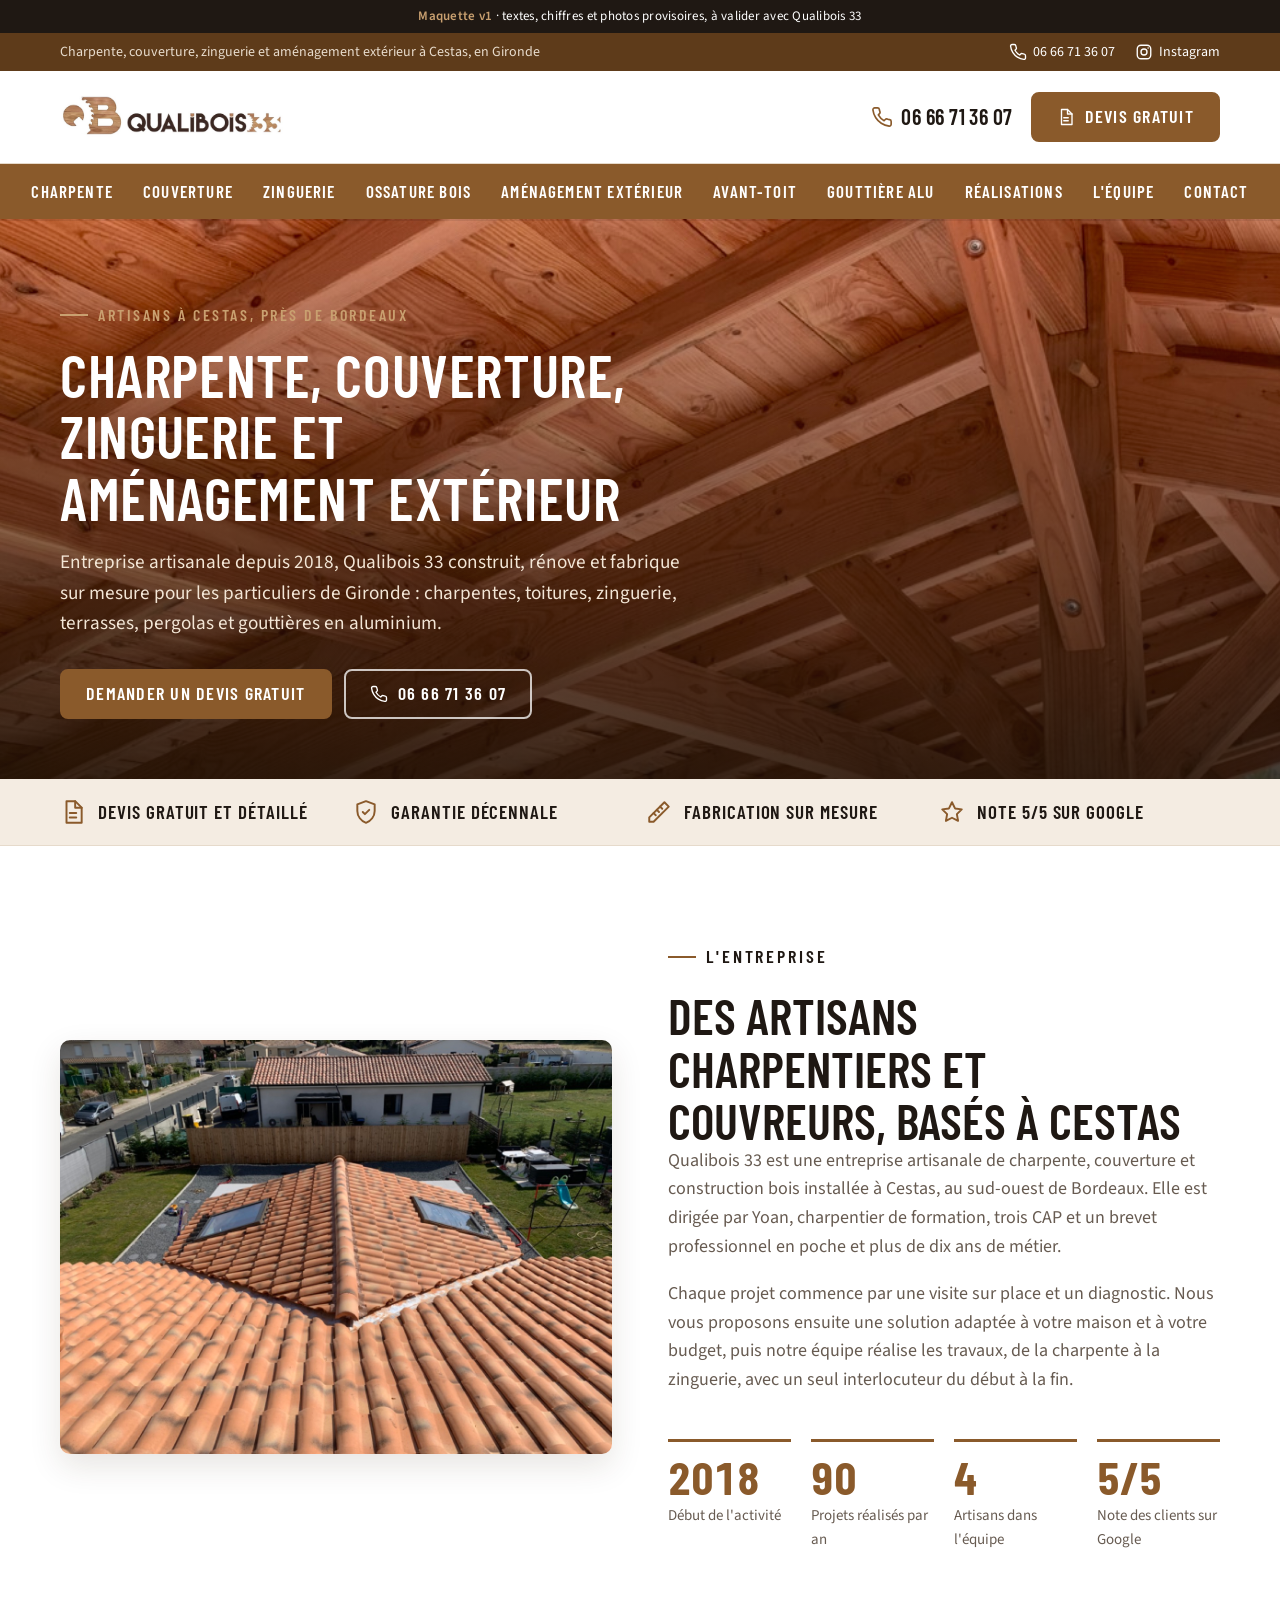
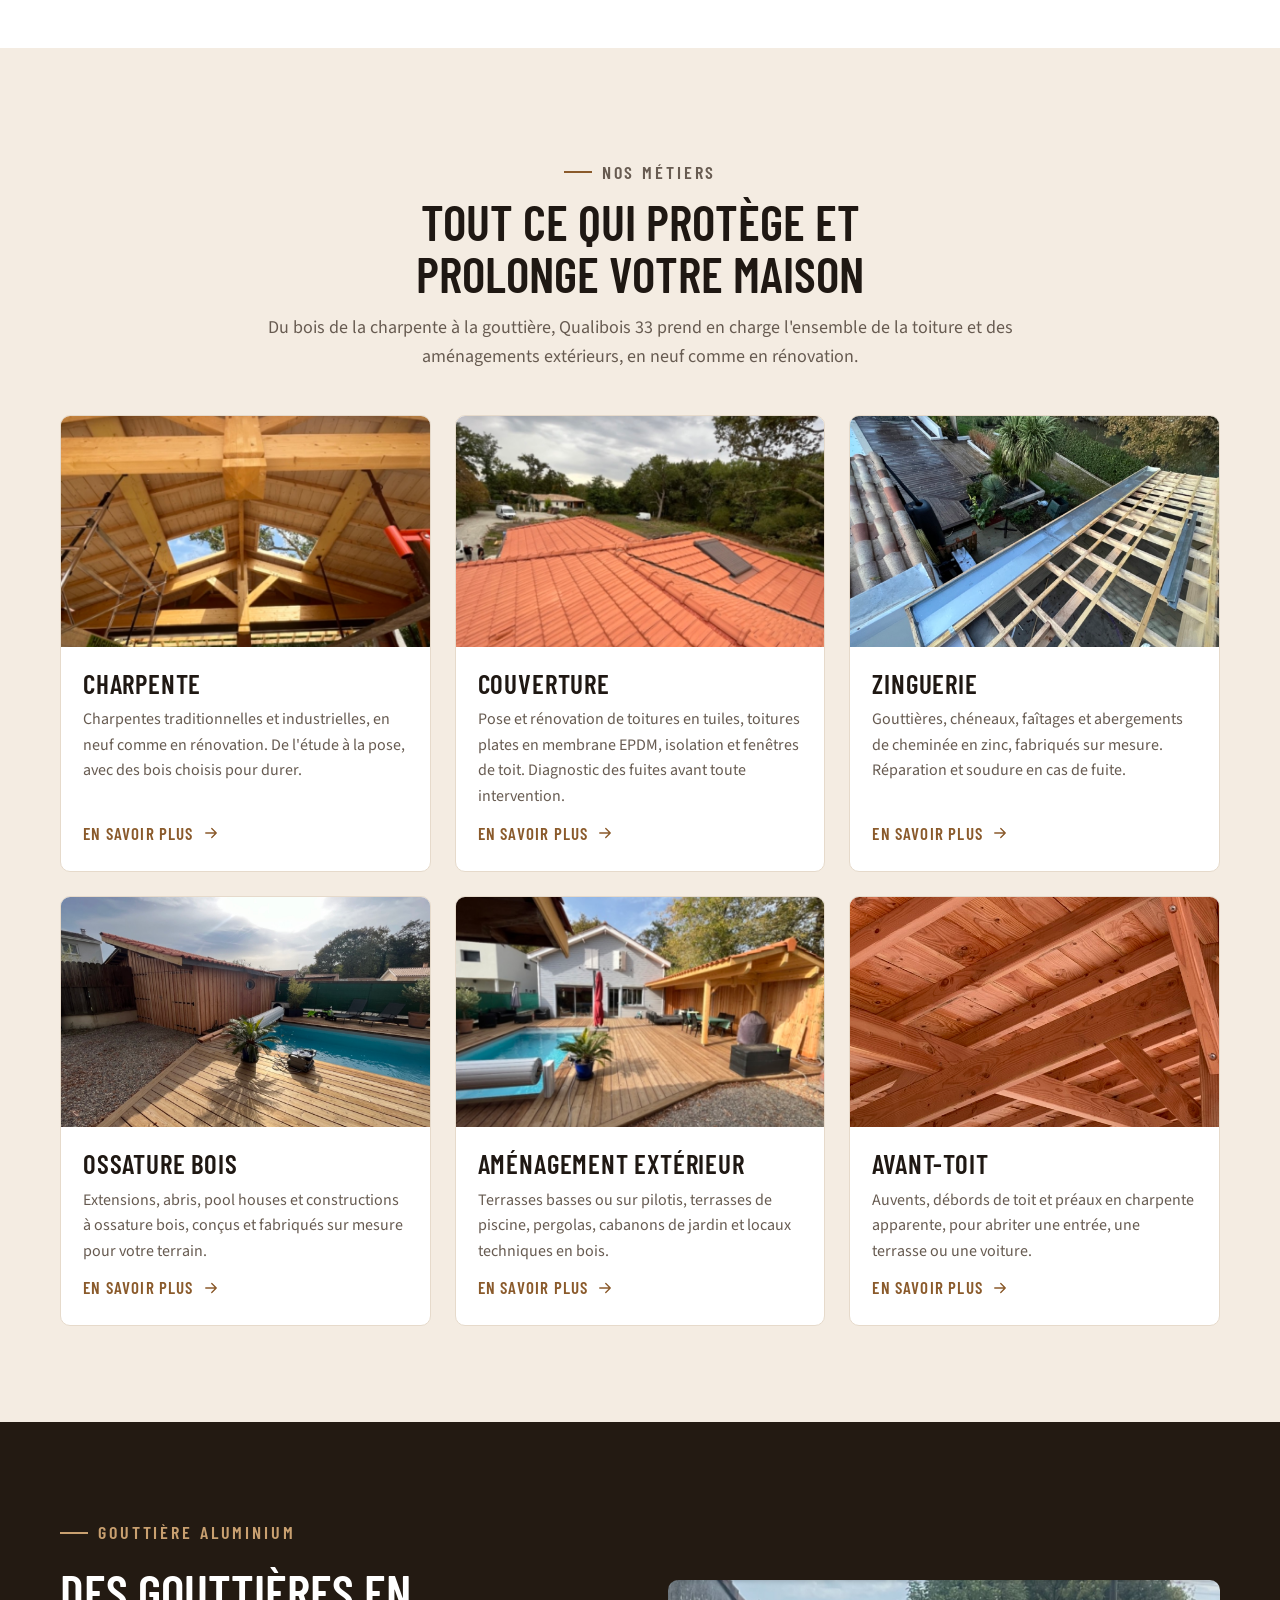
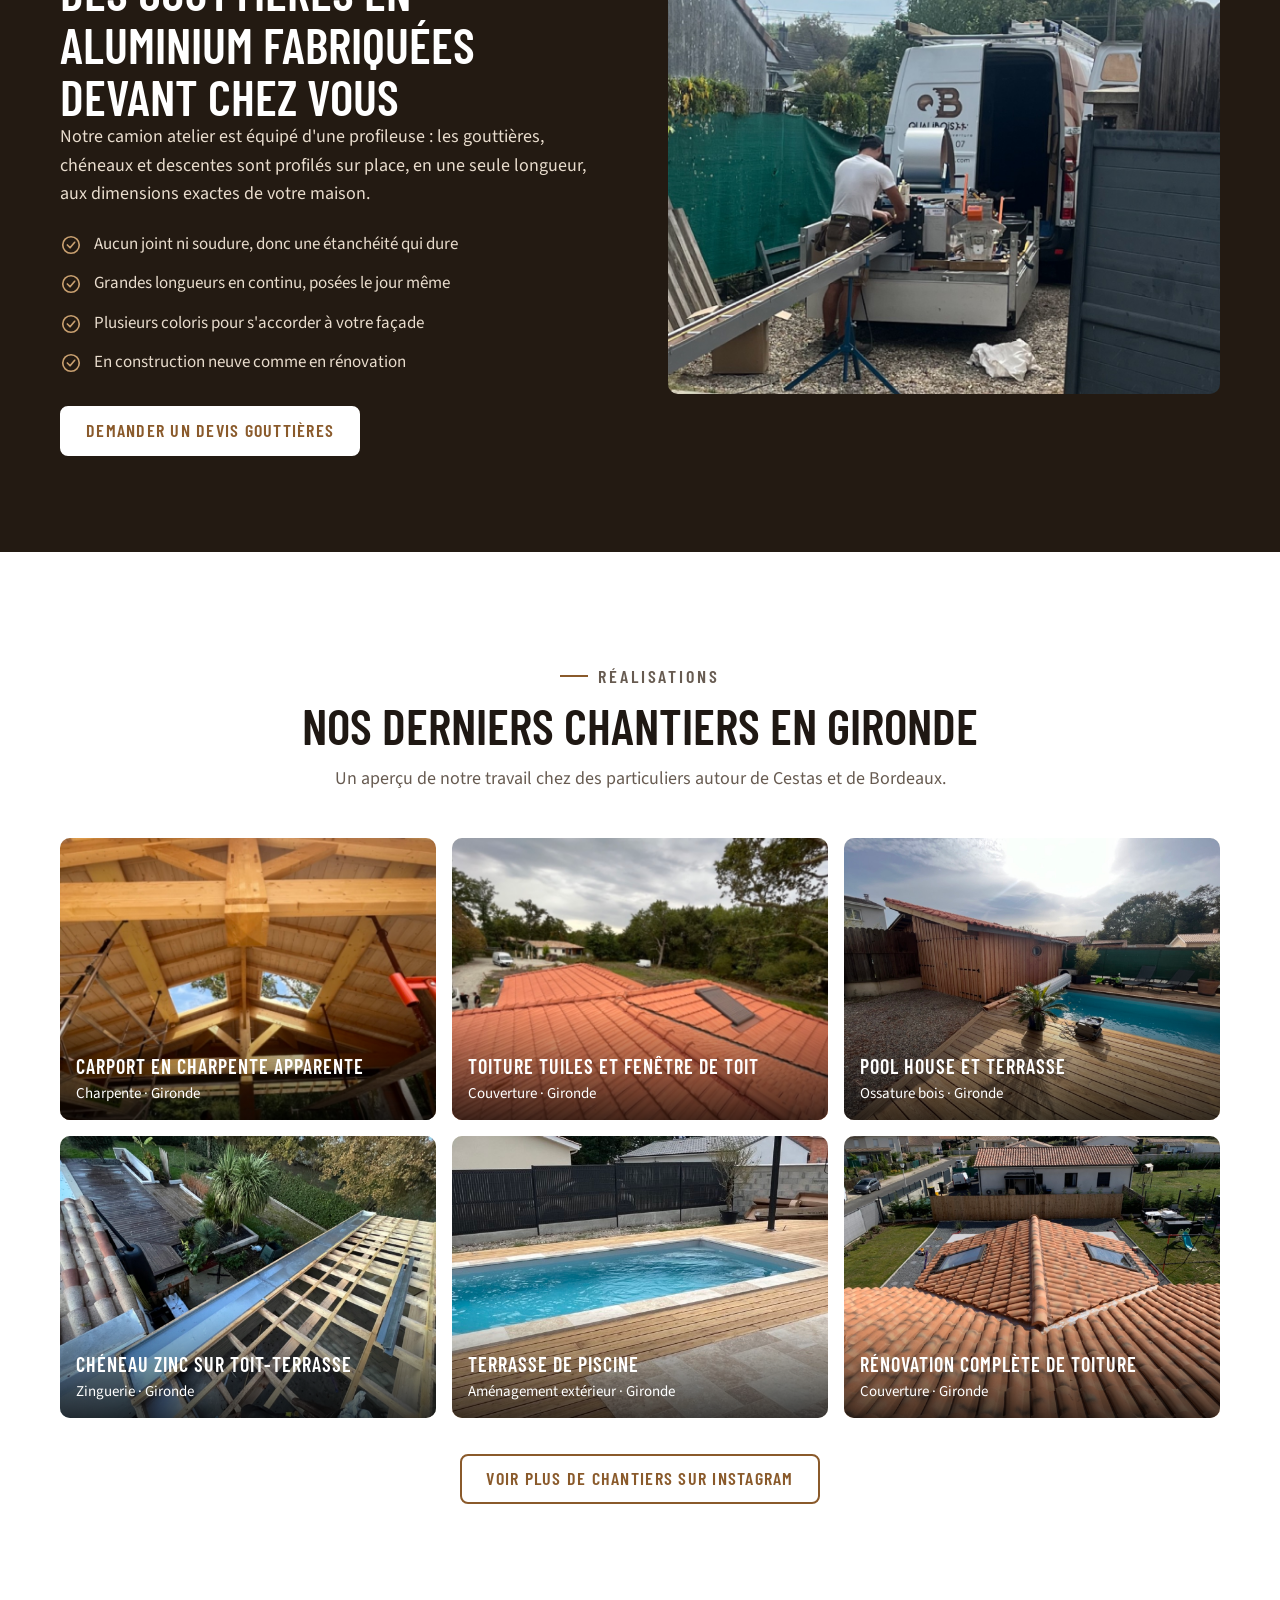
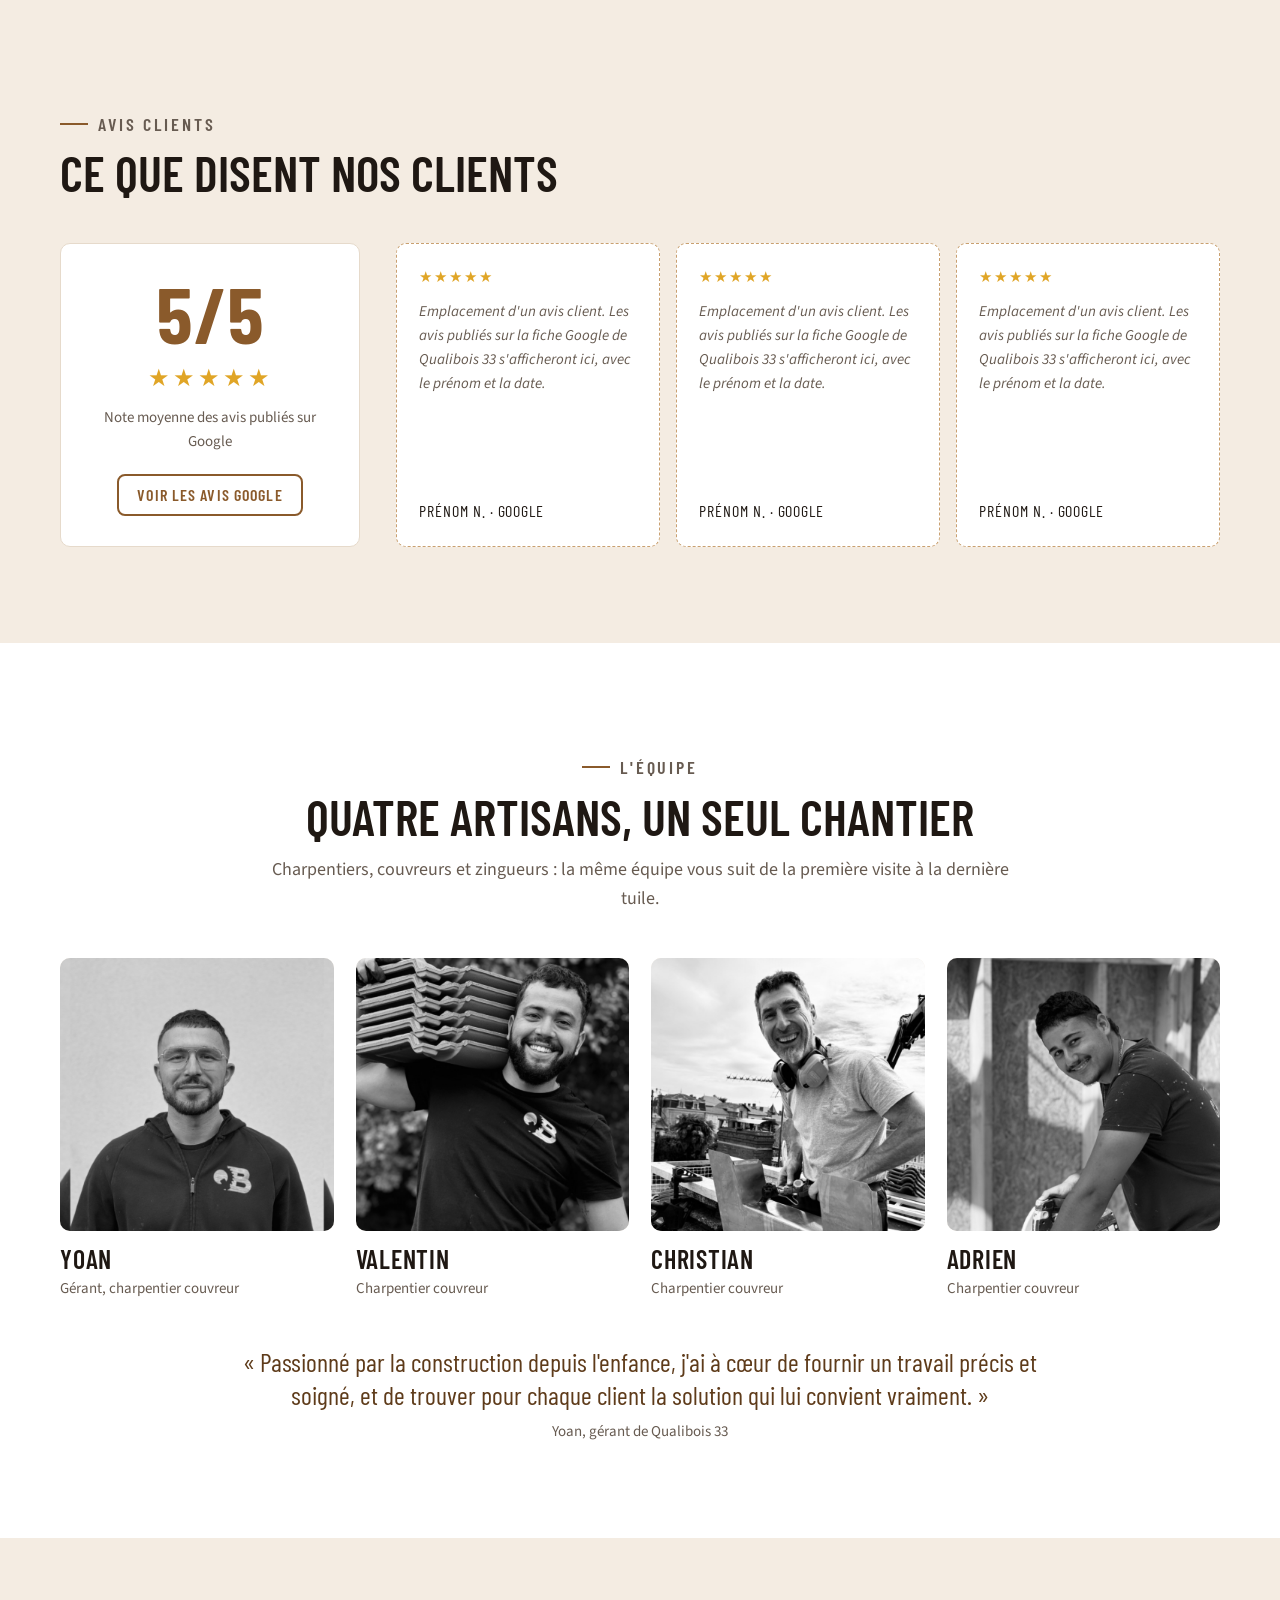
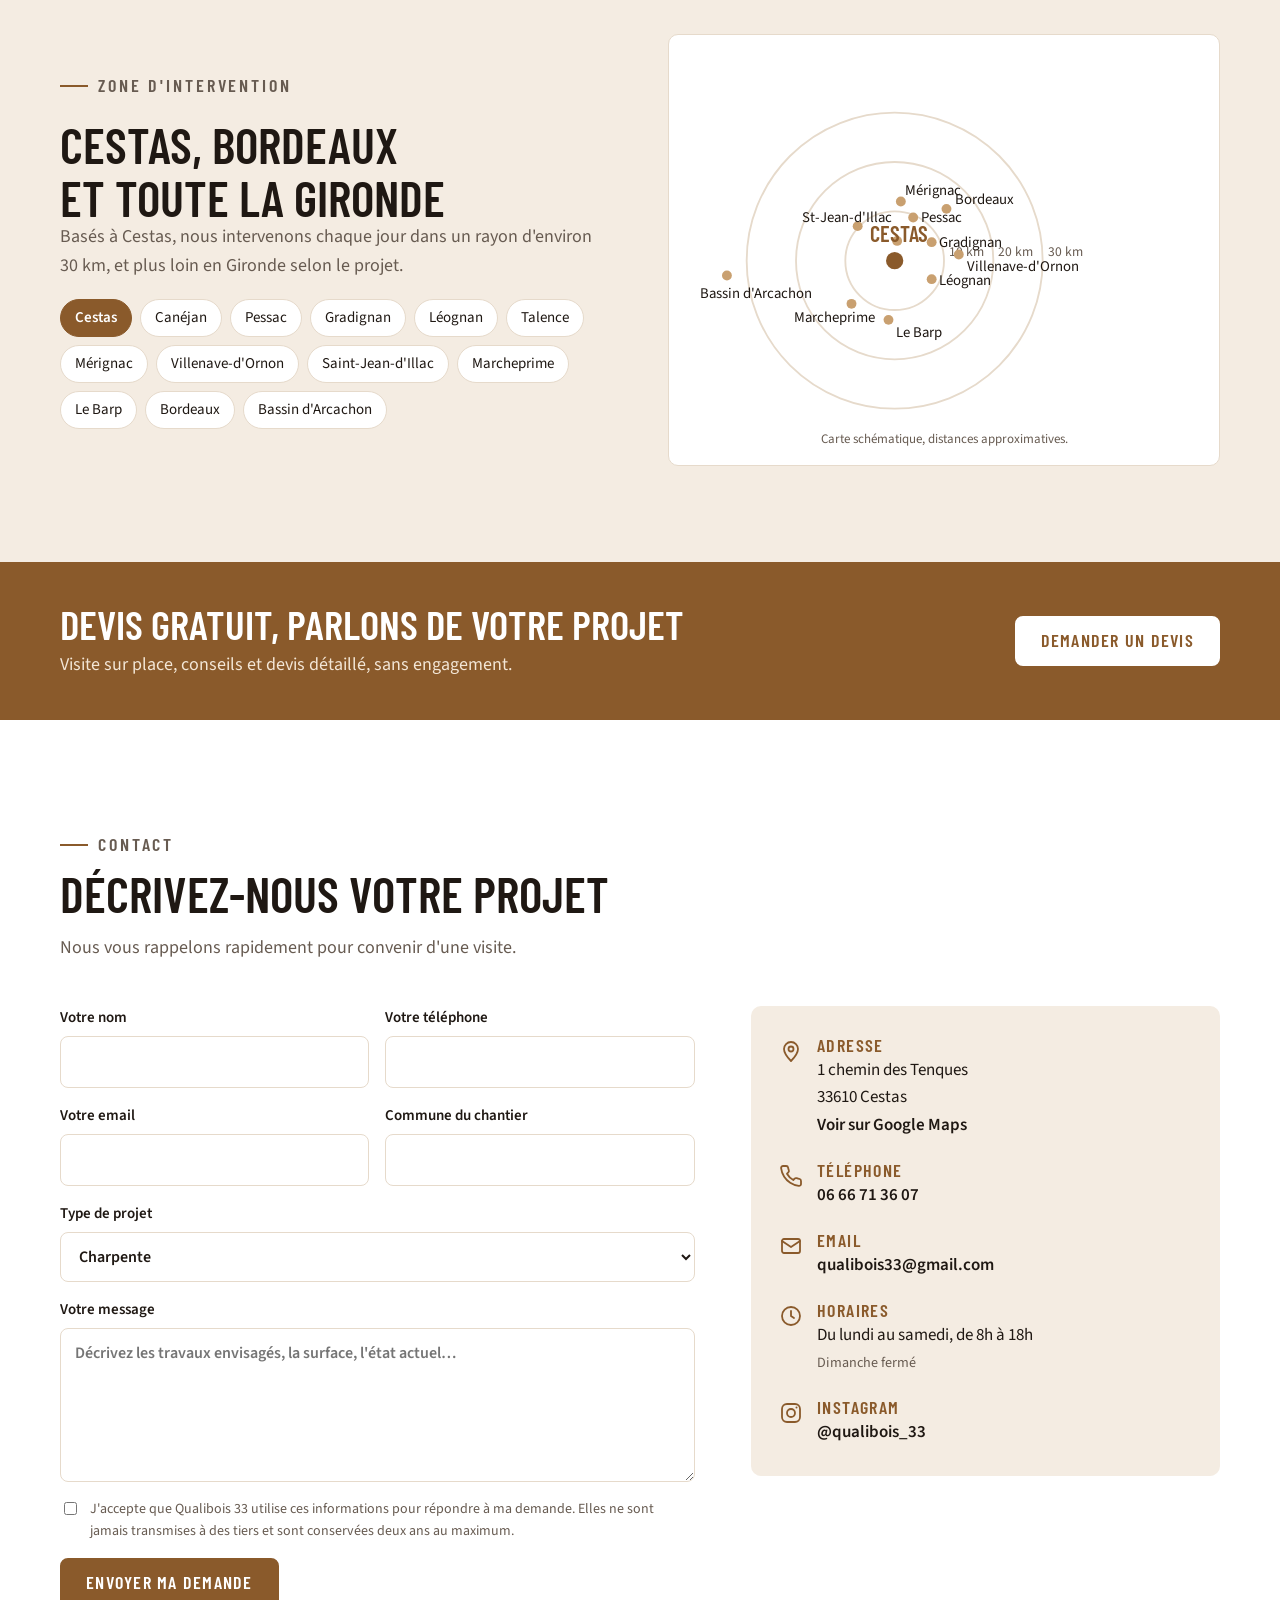
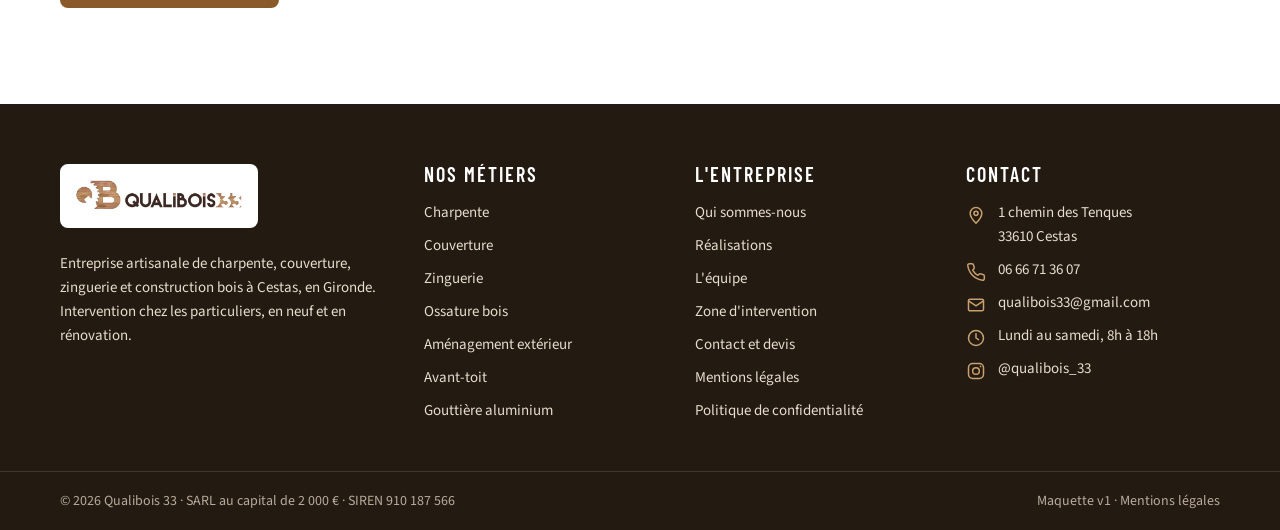
==== site/index.html @ eb9e339f "Maquette v1 du site Qualibois 33 Co-Authored-By: Claude Fable 5.1 <noreply@anthropic.com>" ====
<!DOCTYPE html>
<html lang="fr">
<head>
<meta charset="utf-8">
<meta name="viewport" content="width=device-width, initial-scale=1, viewport-fit=cover">
<meta name="robots" content="noindex, nofollow">
<title>Qualibois 33 · Charpente, couverture, zinguerie à Cestas (Gironde)</title>
<meta name="description" content="Qualibois 33, entreprise artisanale de charpente, couverture, zinguerie, ossature bois et aménagement extérieur à Cestas, près de Bordeaux. Gouttières aluminium fabriquées sur place. Devis gratuit.">
<link rel="canonical" href="https://qualibois33.com/">
<meta property="og:title" content="Qualibois 33 · Charpente, couverture, zinguerie à Cestas">
<meta property="og:description" content="Artisans charpentiers, couvreurs et zingueurs à Cestas, en Gironde. Devis gratuit.">
<meta property="og:image" content="https://qualibois33.com/img/hero-charpente.jpg">
<meta property="og:type" content="website">
<meta property="og:locale" content="fr_FR">
<link rel="preconnect" href="https://fonts.googleapis.com">
<link rel="preconnect" href="https://fonts.gstatic.com" crossorigin>
<link rel="stylesheet" href="https://fonts.googleapis.com/css2?family=Barlow+Condensed:wght@500;600;700&family=Source+Sans+3:ital,wght@0,400;0,600;1,400&display=swap">
<link rel="stylesheet" href="css/style.css">
<script type="application/ld+json">
{"@context":"https://schema.org","@type":"RoofingContractor","name":"Qualibois 33","url":"https://qualibois33.com/","telephone":"+33666713607","email":"qualibois33@gmail.com","address":{"@type":"PostalAddress","streetAddress":"1 chemin des Tenques","postalCode":"33610","addressLocality":"Cestas","addressCountry":"FR"},"areaServed":"Gironde","openingHoursSpecification":{"@type":"OpeningHoursSpecification","dayOfWeek":["Monday","Tuesday","Wednesday","Thursday","Friday","Saturday"],"opens":"08:00","closes":"18:00"},"sameAs":["https://www.instagram.com/qualibois_33/"]}
</script>
</head>
<body>
<svg hidden aria-hidden="true" xmlns="http://www.w3.org/2000/svg">
  <symbol id="i-tel" viewBox="0 0 24 24"><path d="M22 16.9v3a2 2 0 0 1-2.2 2 19.8 19.8 0 0 1-8.6-3.1 19.5 19.5 0 0 1-6-6A19.8 19.8 0 0 1 2.1 4.2 2 2 0 0 1 4.1 2h3a2 2 0 0 1 2 1.7c.1.9.4 1.8.7 2.6a2 2 0 0 1-.5 2.1L8 9.7a16 16 0 0 0 6.3 6.3l1.3-1.3a2 2 0 0 1 2.1-.5c.8.3 1.7.6 2.6.7a2 2 0 0 1 1.7 2z"/></symbol>
  <symbol id="i-mail" viewBox="0 0 24 24"><rect x="3" y="5" width="18" height="14" rx="2"/><path d="m3 7 9 6 9-6"/></symbol>
  <symbol id="i-pin" viewBox="0 0 24 24"><path d="M12 22s7-7.1 7-12a7 7 0 1 0-14 0c0 4.9 7 12 7 12z"/><circle cx="12" cy="10" r="2.5"/></symbol>
  <symbol id="i-horloge" viewBox="0 0 24 24"><circle cx="12" cy="12" r="9"/><path d="M12 7v5l3 2"/></symbol>
  <symbol id="i-instagram" viewBox="0 0 24 24"><rect x="3" y="3" width="18" height="18" rx="5"/><circle cx="12" cy="12" r="4"/><circle cx="17.5" cy="6.5" r="1" fill="currentColor" stroke="none"/></symbol>
  <symbol id="i-check" viewBox="0 0 24 24"><circle cx="12" cy="12" r="9"/><path d="m8 12 3 3 5-6"/></symbol>
  <symbol id="i-fleche" viewBox="0 0 24 24"><path d="M5 12h14M13 6l6 6-6 6"/></symbol>
  <symbol id="i-bouclier" viewBox="0 0 24 24"><path d="M12 2 4 5v6c0 5 3.4 9.4 8 11 4.6-1.6 8-6 8-11V5l-8-3z"/><path d="m9 12 2 2 4-4"/></symbol>
  <symbol id="i-regle" viewBox="0 0 24 24"><path d="m3 17 14-14 4 4L7 21H3v-4z"/><path d="m13 7 2 2M10 10l2 2M7 13l2 2"/></symbol>
  <symbol id="i-etoile" viewBox="0 0 24 24"><path d="m12 3 2.8 5.7 6.2.9-4.5 4.4 1.1 6.2L12 17.3 6.4 20.2l1.1-6.2L3 9.6l6.2-.9L12 3z"/></symbol>
  <symbol id="i-devis" viewBox="0 0 24 24"><path d="M6 2h8l6 6v14H6z"/><path d="M14 2v6h6M9 13h6M9 17h6"/></symbol>
</svg>

<a class="skip" href="#contenu">Aller au contenu</a>
<div class="ruban"><strong>Maquette v1</strong> · textes, chiffres et photos provisoires, à valider avec Qualibois 33</div>

<div class="topbar">
  <div class="container">
    <div class="gauche">Charpente, couverture, zinguerie et aménagement extérieur à Cestas, en Gironde</div>
    <div class="droite">
      <a href="tel:+33666713607"><svg class="ico"><use href="#i-tel"/></svg>06 66 71 36 07</a>
      <a href="https://www.instagram.com/qualibois_33/" target="_blank" rel="noopener"><svg class="ico"><use href="#i-instagram"/></svg>Instagram</a>
    </div>
  </div>
</div>

<header class="entete">
  <div class="container">
    <a class="logo" href="index.html" aria-label="Qualibois 33, accueil"><img src="img/logo-qualibois33.png" alt="Qualibois 33, charpente et couverture" width="300" height="76"></a>
    <div class="actions">
      <a class="tel" href="tel:+33666713607"><svg class="ico"><use href="#i-tel"/></svg>06 66 71 36 07</a>
      <a class="btn btn-plein" href="#contact"><svg class="ico"><use href="#i-devis"/></svg>Devis gratuit</a>
      <button class="burger" type="button" aria-expanded="false" aria-controls="menu"><span></span>Menu</button>
    </div>
  </div>
</header>

<nav class="nav" id="menu" aria-label="Nos métiers">
  <button class="fermer" type="button">Fermer</button>
  <ul>
    <li><a href="charpente.html">Charpente</a></li>
    <li><a href="couverture.html">Couverture</a></li>
    <li><a href="zinguerie.html">Zinguerie</a></li>
    <li><a href="ossature-bois.html">Ossature bois</a></li>
    <li><a href="amenagement-exterieur.html">Aménagement extérieur</a></li>
    <li><a href="avant-toit.html">Avant-toit</a></li>
    <li><a href="gouttiere-aluminium.html">Gouttière alu</a></li>
    <li><a href="#realisations">Réalisations</a></li>
    <li><a href="#equipe">L'équipe</a></li>
    <li><a href="#contact">Contact</a></li>
  </ul>
</nav>

<main id="contenu">

<section class="hero" aria-labelledby="titre-hero">
  <picture><source media="(max-width: 1023px)" srcset="img/hero-charpente.jpg"><img class="fond" src="img/hero-charpente-1500.jpg" alt="" width="1500" height="430" fetchpriority="high"></picture>
  <div class="container">
    <p class="kicker">Artisans à Cestas, près de Bordeaux</p>
    <h1 id="titre-hero">Charpente, couverture, zinguerie et aménagement extérieur</h1>
    <p class="sous">Entreprise artisanale depuis 2018, Qualibois 33 construit, rénove et fabrique sur mesure pour les particuliers de Gironde : charpentes, toitures, zinguerie, terrasses, pergolas et gouttières en aluminium.</p>
    <div class="actions">
      <a class="btn btn-plein" href="#contact">Demander un devis gratuit</a>
      <a class="btn btn-contour" href="tel:+33666713607"><svg class="ico"><use href="#i-tel"/></svg>06 66 71 36 07</a>
    </div>
  </div>
</section>

<div class="reassurance">
  <div class="container">
    <ul>
      <li><svg class="ico"><use href="#i-devis"/></svg>Devis gratuit et détaillé</li>
      <li><svg class="ico"><use href="#i-bouclier"/></svg>Garantie décennale</li>
      <li><svg class="ico"><use href="#i-regle"/></svg>Fabrication sur mesure</li>
      <li><svg class="ico"><use href="#i-etoile"/></svg>Note 5/5 sur Google</li>
    </ul>
  </div>
</div>

<section class="section" id="entreprise">
  <div class="container presentation">
    <div class="photo"><img src="img/couverture-toiture-tuiles.jpg" alt="Toiture en tuiles neuve avec fenêtres de toit, réalisée par Qualibois 33 en Gironde" loading="lazy"></div>
    <div class="texte">
      <p class="kicker">L'entreprise</p>
      <h2 class="titre">Des artisans charpentiers et couvreurs, basés à Cestas</h2>
      <p>Qualibois 33 est une entreprise artisanale de charpente, couverture et construction bois installée à Cestas, au sud-ouest de Bordeaux. Elle est dirigée par Yoan, charpentier de formation, trois CAP et un brevet professionnel en poche et plus de dix ans de métier.</p>
      <p>Chaque projet commence par une visite sur place et un diagnostic. Nous vous proposons ensuite une solution adaptée à votre maison et à votre budget, puis notre équipe réalise les travaux, de la charpente à la zinguerie, avec un seul interlocuteur du début à la fin.</p>
      <div class="chiffres">
        <div class="chiffre"><strong>2018</strong><span>Début de l'activité</span></div>
        <div class="chiffre"><strong>90</strong><span>Projets réalisés par an</span></div>
        <div class="chiffre"><strong>4</strong><span>Artisans dans l'équipe</span></div>
        <div class="chiffre"><strong>5/5</strong><span>Note des clients sur Google</span></div>
      </div>
    </div>
  </div>
</section>

<section class="section sable" id="metiers">
  <div class="container">
    <div class="entete-section centre">
      <p class="kicker">Nos métiers</p>
      <h2 class="titre">Tout ce qui protège et prolonge votre maison</h2>
      <p>Du bois de la charpente à la gouttière, Qualibois 33 prend en charge l'ensemble de la toiture et des aménagements extérieurs, en neuf comme en rénovation.</p>
    </div>
    <div class="cartes">
      <article class="carte">
        <div class="visuel"><img src="img/charpente-carport.jpg" alt="Charpente bois apparente d'un carport" loading="lazy"></div>
        <div class="corps">
          <h3><a href="charpente.html">Charpente</a></h3>
          <p>Charpentes traditionnelles et industrielles, en neuf comme en rénovation. De l'étude à la pose, avec des bois choisis pour durer.</p>
          <a class="lien" href="charpente.html">En savoir plus <svg class="ico"><use href="#i-fleche"/></svg></a>
        </div>
      </article>
      <article class="carte">
        <div class="visuel"><img src="img/couverture-fenetre-toit.jpg" alt="Toiture en tuiles avec fenêtre de toit" loading="lazy"></div>
        <div class="corps">
          <h3><a href="couverture.html">Couverture</a></h3>
          <p>Pose et rénovation de toitures en tuiles, toitures plates en membrane EPDM, isolation et fenêtres de toit. Diagnostic des fuites avant toute intervention.</p>
          <a class="lien" href="couverture.html">En savoir plus <svg class="ico"><use href="#i-fleche"/></svg></a>
        </div>
      </article>
      <article class="carte">
        <div class="visuel"><img src="img/zinguerie-cheneau-zinc.jpg" alt="Chéneau en zinc posé sur un toit-terrasse" loading="lazy"></div>
        <div class="corps">
          <h3><a href="zinguerie.html">Zinguerie</a></h3>
          <p>Gouttières, chéneaux, faîtages et abergements de cheminée en zinc, fabriqués sur mesure. Réparation et soudure en cas de fuite.</p>
          <a class="lien" href="zinguerie.html">En savoir plus <svg class="ico"><use href="#i-fleche"/></svg></a>
        </div>
      </article>
      <article class="carte">
        <div class="visuel"><img src="img/amenagement-pool-house.jpg" alt="Pool house en ossature bois au bord d'une piscine" loading="lazy"></div>
        <div class="corps">
          <h3><a href="ossature-bois.html">Ossature bois</a></h3>
          <p>Extensions, abris, pool houses et constructions à ossature bois, conçus et fabriqués sur mesure pour votre terrain.</p>
          <a class="lien" href="ossature-bois.html">En savoir plus <svg class="ico"><use href="#i-fleche"/></svg></a>
        </div>
      </article>
      <article class="carte">
        <div class="visuel"><img src="img/amenagement-terrasse.jpg" alt="Terrasse en bois et pergola autour d'une piscine" loading="lazy"></div>
        <div class="corps">
          <h3><a href="amenagement-exterieur.html">Aménagement extérieur</a></h3>
          <p>Terrasses basses ou sur pilotis, terrasses de piscine, pergolas, cabanons de jardin et locaux techniques en bois.</p>
          <a class="lien" href="amenagement-exterieur.html">En savoir plus <svg class="ico"><use href="#i-fleche"/></svg></a>
        </div>
      </article>
      <article class="carte">
        <div class="visuel"><img src="img/hero-charpente-1500.jpg" alt="Préau en charpente bois apparente" loading="lazy"></div>
        <div class="corps">
          <h3><a href="avant-toit.html">Avant-toit</a></h3>
          <p>Auvents, débords de toit et préaux en charpente apparente, pour abriter une entrée, une terrasse ou une voiture.</p>
          <a class="lien" href="avant-toit.html">En savoir plus <svg class="ico"><use href="#i-fleche"/></svg></a>
        </div>
      </article>
    </div>
  </div>
</section>

<section class="section bande-sombre" id="gouttieres">
  <div class="container vedette">
    <div class="texte">
      <p class="kicker">Gouttière aluminium</p>
      <h2 class="titre">Des gouttières en aluminium fabriquées devant chez vous</h2>
      <p>Notre camion atelier est équipé d'une profileuse : les gouttières, chéneaux et descentes sont profilés sur place, en une seule longueur, aux dimensions exactes de votre maison.</p>
      <ul>
        <li><svg class="ico"><use href="#i-check"/></svg>Aucun joint ni soudure, donc une étanchéité qui dure</li>
        <li><svg class="ico"><use href="#i-check"/></svg>Grandes longueurs en continu, posées le jour même</li>
        <li><svg class="ico"><use href="#i-check"/></svg>Plusieurs coloris pour s'accorder à votre façade</li>
        <li><svg class="ico"><use href="#i-check"/></svg>En construction neuve comme en rénovation</li>
      </ul>
      <a class="btn btn-blanc" href="#contact">Demander un devis gouttières</a>
    </div>
    <div class="photo"><img src="img/gouttiere-camion-atelier-1030.jpg" alt="Le camion atelier de Qualibois 33 avec sa profileuse à gouttières, sur un chantier" loading="lazy"></div>
  </div>
</section>

<section class="section" id="realisations">
  <div class="container">
    <div class="entete-section centre">
      <p class="kicker">Réalisations</p>
      <h2 class="titre">Nos derniers chantiers en Gironde</h2>
      <p>Un aperçu de notre travail chez des particuliers autour de Cestas et de Bordeaux.</p>
    </div>
    <div class="galerie">
      <figure><img src="img/charpente-carport.jpg" alt="Carport en charpente bois apparente" loading="lazy"><figcaption><strong>Carport en charpente apparente</strong>Charpente · Gironde</figcaption></figure>
      <figure><img src="img/couverture-fenetre-toit.jpg" alt="Toiture neuve en tuiles avec fenêtre de toit" loading="lazy"><figcaption><strong>Toiture tuiles et fenêtre de toit</strong>Couverture · Gironde</figcaption></figure>
      <figure><img src="img/amenagement-pool-house.jpg" alt="Pool house et terrasse en bois autour d'une piscine" loading="lazy"><figcaption><strong>Pool house et terrasse</strong>Ossature bois · Gironde</figcaption></figure>
      <figure><img src="img/zinguerie-cheneau-zinc.jpg" alt="Chéneau zinc sur un toit-terrasse" loading="lazy"><figcaption><strong>Chéneau zinc sur toit-terrasse</strong>Zinguerie · Gironde</figcaption></figure>
      <figure><img src="img/amenagement-terrasse-piscine-1500.jpg" alt="Terrasse en bois autour d'une piscine" loading="lazy"><figcaption><strong>Terrasse de piscine</strong>Aménagement extérieur · Gironde</figcaption></figure>
      <figure><img src="img/couverture-toiture-tuiles.jpg" alt="Toiture en tuiles vue du dessus" loading="lazy"><figcaption><strong>Rénovation complète de toiture</strong>Couverture · Gironde</figcaption></figure>
    </div>
    <div class="centre-bouton"><a class="btn btn-contour sombre" href="https://www.instagram.com/qualibois_33/" target="_blank" rel="noopener">Voir plus de chantiers sur Instagram</a></div>
  </div>
</section>

<section class="section sable" id="avis">
  <div class="container">
    <div class="entete-section">
      <p class="kicker">Avis clients</p>
      <h2 class="titre">Ce que disent nos clients</h2>
    </div>
    <div class="avis">
      <div class="note">
        <strong>5/5</strong>
        <div class="etoiles" aria-label="5 étoiles sur 5">★★★★★</div>
        <p>Note moyenne des avis publiés sur Google</p>
        <a class="btn btn-contour sombre" href="https://www.google.com/maps/search/Qualibois+33+Cestas" target="_blank" rel="noopener">Voir les avis Google</a>
      </div>
      <div class="avis-liste">
        <div class="avis-carte"><div class="etoiles">★★★★★</div><em>Emplacement d'un avis client. Les avis publiés sur la fiche Google de Qualibois 33 s'afficheront ici, avec le prénom et la date.</em><span class="auteur">Prénom N. · Google</span></div>
        <div class="avis-carte"><div class="etoiles">★★★★★</div><em>Emplacement d'un avis client. Les avis publiés sur la fiche Google de Qualibois 33 s'afficheront ici, avec le prénom et la date.</em><span class="auteur">Prénom N. · Google</span></div>
        <div class="avis-carte"><div class="etoiles">★★★★★</div><em>Emplacement d'un avis client. Les avis publiés sur la fiche Google de Qualibois 33 s'afficheront ici, avec le prénom et la date.</em><span class="auteur">Prénom N. · Google</span></div>
      </div>
    </div>
  </div>
</section>

<section class="section" id="equipe">
  <div class="container">
    <div class="entete-section centre">
      <p class="kicker">L'équipe</p>
      <h2 class="titre">Quatre artisans, un seul chantier</h2>
      <p>Charpentiers, couvreurs et zingueurs : la même équipe vous suit de la première visite à la dernière tuile.</p>
    </div>
    <div class="equipe">
      <div class="membre"><div class="portrait"><img src="img/equipe-yoan.jpg" alt="Yoan, gérant de Qualibois 33" loading="lazy"></div><h3>Yoan</h3><p>Gérant, charpentier couvreur</p></div>
      <div class="membre"><div class="portrait"><img src="img/equipe-valentin.jpg" alt="Valentin, charpentier couvreur" loading="lazy"></div><h3>Valentin</h3><p>Charpentier couvreur</p></div>
      <div class="membre"><div class="portrait"><img src="img/equipe-christian.jpg" alt="Christian, charpentier couvreur" loading="lazy"></div><h3>Christian</h3><p>Charpentier couvreur</p></div>
      <div class="membre"><div class="portrait"><img src="img/equipe-adrien.jpg" alt="Adrien, charpentier couvreur" loading="lazy"></div><h3>Adrien</h3><p>Charpentier couvreur</p></div>
    </div>
    <blockquote class="citation">« Passionné par la construction depuis l'enfance, j'ai à cœur de fournir un travail précis et soigné, et de trouver pour chaque client la solution qui lui convient vraiment. »<cite>Yoan, gérant de Qualibois 33</cite></blockquote>
  </div>
</section>

<section class="section sable" id="zone">
  <div class="container zone">
    <div>
      <p class="kicker">Zone d'intervention</p>
      <h2 class="titre">Cestas, Bordeaux et toute la Gironde</h2>
      <p>Basés à Cestas, nous intervenons chaque jour dans un rayon d'environ 30 km, et plus loin en Gironde selon le projet.</p>
      <div class="communes">
        <span class="ici">Cestas</span><span>Canéjan</span><span>Pessac</span><span>Gradignan</span><span>Léognan</span><span>Talence</span><span>Mérignac</span><span>Villenave-d'Ornon</span><span>Saint-Jean-d'Illac</span><span>Marcheprime</span><span>Le Barp</span><span>Bordeaux</span><span>Bassin d'Arcachon</span>
      </div>
    </div>
    <div class="carte-zone">
      <svg viewBox="0 0 420 300" role="img" aria-label="Carte schématique de la zone d'intervention autour de Cestas">
        <g fill="none" stroke="#E6DACB" stroke-width="1.5">
          <circle cx="170" cy="170" r="40"/><circle cx="170" cy="170" r="80"/><circle cx="170" cy="170" r="120"/>
        </g>
        <g font-family="Source Sans 3, Arial, sans-serif" font-size="11" fill="#675B51">
          <text x="214" y="166">10 km</text><text x="254" y="166">20 km</text><text x="294" y="166">30 km</text>
        </g>
        <g fill="#C9A070">
          <circle cx="212" cy="128" r="4"/><circle cx="185" cy="135" r="4"/><circle cx="175" cy="122" r="4"/><circle cx="200" cy="155" r="4"/><circle cx="172" cy="154" r="4"/><circle cx="200" cy="185" r="4"/><circle cx="222" cy="165" r="4"/><circle cx="140" cy="142" r="4"/><circle cx="135" cy="205" r="4"/><circle cx="165" cy="218" r="4"/><circle cx="34" cy="182" r="4"/>
        </g>
        <g font-family="Source Sans 3, Arial, sans-serif" font-size="12" fill="#1F1813">
          <text x="219" y="124">Bordeaux</text><text x="178" y="117">Mérignac</text><text x="191" y="139">Pessac</text><text x="206" y="159">Gradignan</text><text x="229" y="178">Villenave-d'Ornon</text><text x="206" y="190">Léognan</text><text x="95" y="139">St-Jean-d'Illac</text><text x="88" y="220">Marcheprime</text><text x="171" y="232">Le Barp</text><text x="12" y="200">Bassin d'Arcachon</text>
        </g>
        <circle cx="170" cy="170" r="7" fill="#8A5A2B"/>
        <text x="150" y="155" font-family="Barlow Condensed, Arial Narrow, sans-serif" font-size="18" font-weight="600" fill="#8A5A2B">CESTAS</text>
        
      </svg>
      <p class="legende">Carte schématique, distances approximatives.</p>
    </div>
  </div>
</section>

<section class="cta">
  <div class="container">
    <div>
      <h2>Devis gratuit, parlons de votre projet</h2>
      <p>Visite sur place, conseils et devis détaillé, sans engagement.</p>
    </div>
    <a class="btn btn-blanc" href="#contact">Demander un devis</a>
  </div>
</section>

<section class="section" id="contact">
  <div class="container">
    <div class="entete-section">
      <p class="kicker">Contact</p>
      <h2 class="titre">Décrivez-nous votre projet</h2>
      <p>Nous vous rappelons rapidement pour convenir d'une visite.</p>
    </div>
    <div class="contact">
      <form class="form" id="form-devis" novalidate>
        <div class="deux">
          <label for="nom">Votre nom<input id="nom" name="nom" type="text" autocomplete="name" required></label>
          <label for="telephone">Votre téléphone<input id="telephone" name="telephone" type="tel" autocomplete="tel" required></label>
        </div>
        <div class="deux">
          <label for="email">Votre email<input id="email" name="email" type="email" autocomplete="email"></label>
          <label for="commune">Commune du chantier<input id="commune" name="commune" type="text" autocomplete="address-level2"></label>
        </div>
        <label for="projet">Type de projet
          <select id="projet" name="projet">
            <option>Charpente</option><option>Couverture</option><option>Zinguerie</option><option>Ossature bois</option><option>Aménagement extérieur</option><option>Avant-toit</option><option>Gouttière aluminium</option><option>Autre</option>
          </select>
        </label>
        <label for="message">Votre message<textarea id="message" name="message" rows="5" placeholder="Décrivez les travaux envisagés, la surface, l'état actuel…"></textarea></label>
        <label class="consentement" for="consentement"><input id="consentement" name="consentement" type="checkbox" required><span>J'accepte que Qualibois 33 utilise ces informations pour répondre à ma demande. Elles ne sont jamais transmises à des tiers et sont conservées deux ans au maximum.</span></label>
        <p id="form-message" class="form-message" hidden tabindex="-1"></p>
        <div><button class="btn btn-plein" type="submit">Envoyer ma demande</button></div>
      </form>
      <div class="coordonnees">
        <div class="bloc"><svg class="ico"><use href="#i-pin"/></svg><div><h3>Adresse</h3><p>1 chemin des Tenques<br>33610 Cestas</p><p><a href="https://www.google.com/maps/search/1+chemin+des+Tenques+33610+Cestas" target="_blank" rel="noopener">Voir sur Google Maps</a></p></div></div>
        <div class="bloc"><svg class="ico"><use href="#i-tel"/></svg><div><h3>Téléphone</h3><p><a href="tel:+33666713607">06 66 71 36 07</a></p></div></div>
        <div class="bloc"><svg class="ico"><use href="#i-mail"/></svg><div><h3>Email</h3><p><a href="mailto:qualibois33@gmail.com">qualibois33@gmail.com</a></p></div></div>
        <div class="bloc"><svg class="ico"><use href="#i-horloge"/></svg><div><h3>Horaires</h3><p>Du lundi au samedi, de 8h à 18h<br><small>Dimanche fermé</small></p></div></div>
        <div class="bloc"><svg class="ico"><use href="#i-instagram"/></svg><div><h3>Instagram</h3><p><a href="https://www.instagram.com/qualibois_33/" target="_blank" rel="noopener">@qualibois_33</a></p></div></div>
      </div>
    </div>
  </div>
</section>

</main>

<footer class="footer">
  <div class="container haut">
    <div>
      <div class="chip"><img src="img/logo-qualibois33.png" alt="Qualibois 33" width="300" height="76"></div>
      <p>Entreprise artisanale de charpente, couverture, zinguerie et construction bois à Cestas, en Gironde. Intervention chez les particuliers, en neuf et en rénovation.</p>
    </div>
    <div>
      <h3>Nos métiers</h3>
      <ul>
        <li><a href="charpente.html">Charpente</a></li><li><a href="couverture.html">Couverture</a></li><li><a href="zinguerie.html">Zinguerie</a></li><li><a href="ossature-bois.html">Ossature bois</a></li><li><a href="amenagement-exterieur.html">Aménagement extérieur</a></li><li><a href="avant-toit.html">Avant-toit</a></li><li><a href="gouttiere-aluminium.html">Gouttière aluminium</a></li>
      </ul>
    </div>
    <div>
      <h3>L'entreprise</h3>
      <ul>
        <li><a href="#entreprise">Qui sommes-nous</a></li><li><a href="#realisations">Réalisations</a></li><li><a href="#equipe">L'équipe</a></li><li><a href="#zone">Zone d'intervention</a></li><li><a href="#contact">Contact et devis</a></li><li><a href="#">Mentions légales</a></li><li><a href="#">Politique de confidentialité</a></li>
      </ul>
    </div>
    <div>
      <h3>Contact</h3>
      <ul>
        <li class="bloc"><svg class="ico"><use href="#i-pin"/></svg><span>1 chemin des Tenques<br>33610 Cestas</span></li>
        <li class="bloc"><svg class="ico"><use href="#i-tel"/></svg><a href="tel:+33666713607">06 66 71 36 07</a></li>
        <li class="bloc"><svg class="ico"><use href="#i-mail"/></svg><a href="mailto:qualibois33@gmail.com">qualibois33@gmail.com</a></li>
        <li class="bloc"><svg class="ico"><use href="#i-horloge"/></svg><span>Lundi au samedi, 8h à 18h</span></li>
        <li class="bloc"><svg class="ico"><use href="#i-instagram"/></svg><a href="https://www.instagram.com/qualibois_33/" target="_blank" rel="noopener">@qualibois_33</a></li>
      </ul>
    </div>
  </div>
  <div class="footer-bas">
    <div class="container">
      <span>© <span data-annee>2026</span> Qualibois 33 · SARL au capital de 2 000 € · SIREN 910 187 566</span>
      <span>Maquette v1 · <a href="#">Mentions légales</a></span>
    </div>
  </div>
</footer>

<script src="js/main.js"></script>
</body>
</html>
---- site/css/style.css ----
/* Qualibois 33 — maquette v1
   Concept : bandes photo pleine largeur alternant avec des sections claires, une seule couleur d'accent
   tirée du bois du logo, titres condensés façon enseigne d'atelier. Site clair uniquement. */
:root{
  --brun:#8A5A2B; --brun-fonce:#5E3B1A; --bois:#C9A070; --sable:#F4ECE2; --blanc:#FFFFFF;
  --encre:#1F1813; --gris:#675B51; --ligne:#E6DACB; --nuit:#231A12; --nuit-texte:#E8DCCD;
  --display:"Barlow Condensed","Arial Narrow",Impact,sans-serif;
  --texte:"Source Sans 3","Segoe UI",Roboto,Helvetica,Arial,sans-serif;
  --container:1200px; --radius:10px; --ombre:0 12px 32px rgba(60,40,20,.12);
  color-scheme:light;
}
*,*::before,*::after{box-sizing:border-box}
html{scroll-behavior:smooth;-webkit-text-size-adjust:100%}
body{margin:0;background:var(--blanc);color:var(--encre);font-family:var(--texte);font-size:17px;line-height:1.6}
body.menu-ouvert{overflow:hidden}
img{max-width:100%;height:auto;display:block}
[hidden],svg[hidden]{display:none!important}
a{color:var(--brun)}
h1,h2,h3,h4{font-family:var(--display);line-height:1.05;margin:0;text-wrap:balance;font-weight:600}
p{margin:0 0 1em}
:focus-visible{outline:3px solid var(--bois);outline-offset:3px}
.container{width:100%;max-width:var(--container);margin-inline:auto;padding-left:max(20px,env(safe-area-inset-left,0px));padding-right:max(20px,env(safe-area-inset-right,0px))}
.skip{position:absolute;left:-999px;top:0;background:var(--brun);color:#fff;padding:8px 12px;z-index:100;text-decoration:none}
.skip:focus{left:8px}
.visually-hidden{position:absolute;width:1px;height:1px;overflow:hidden;clip:rect(0 0 0 0);white-space:nowrap}

/* Ruban maquette */
.ruban{background:var(--encre);color:#fff;font-size:13px;text-align:center;padding:6px 12px;letter-spacing:.02em}
.ruban strong{color:var(--bois);font-weight:600}

/* Barre haute */
.topbar{background:var(--brun-fonce);color:var(--nuit-texte);font-size:14px}
.topbar .container{display:flex;justify-content:space-between;align-items:center;gap:16px;min-height:38px;padding-block:4px}
.topbar a{color:#fff;text-decoration:none;display:inline-flex;align-items:center;gap:6px}
.topbar .droite{display:flex;gap:20px;align-items:center}
.ico{width:18px;height:18px;flex:none;fill:none;stroke:currentColor;stroke-width:1.8;stroke-linecap:round;stroke-linejoin:round}

/* En-tête logo */
.entete{background:var(--blanc);border-bottom:1px solid var(--ligne)}
.entete .container{display:flex;align-items:center;justify-content:space-between;gap:24px;min-height:92px;padding-block:10px}
.logo{display:inline-flex;align-items:center}
.logo img{height:58px;width:auto}
.entete .actions{display:flex;align-items:center;gap:18px}
.tel{display:inline-flex;align-items:center;gap:8px;font-family:var(--display);font-size:22px;font-weight:600;color:var(--encre);text-decoration:none;letter-spacing:.02em}
.tel .ico{width:22px;height:22px;color:var(--brun)}
.burger{display:none;background:none;border:2px solid var(--ligne);border-radius:8px;padding:8px 10px;cursor:pointer;color:var(--encre);font-family:var(--display);font-size:16px;text-transform:uppercase;letter-spacing:.08em;align-items:center;gap:8px}
.burger span{display:block;width:22px;height:2px;background:currentColor;box-shadow:0 -7px 0 currentColor,0 7px 0 currentColor}

/* Menu métiers */
.nav{background:var(--brun);position:sticky;top:0;z-index:40;box-shadow:0 2px 0 rgba(0,0,0,.08)}
.nav ul{list-style:none;margin:0;padding:0;display:flex;justify-content:center;flex-wrap:wrap}
.nav a{display:block;font-family:var(--display);text-transform:uppercase;letter-spacing:.07em;font-size:17px;font-weight:600;color:#fff;text-decoration:none;padding:14px 15px;transition:background .15s}
.nav a:hover{background:var(--brun-fonce)}
.nav a[aria-current="page"]{background:var(--brun-fonce);box-shadow:inset 0 -3px 0 var(--bois)}
.nav .fermer{display:none}

/* Boutons */
.btn{display:inline-flex;align-items:center;justify-content:center;gap:10px;font-family:var(--display);text-transform:uppercase;letter-spacing:.07em;font-weight:600;font-size:18px;padding:13px 24px;border-radius:8px;text-decoration:none;border:2px solid transparent;cursor:pointer;line-height:1.1;transition:background .15s,color .15s,border-color .15s}
.btn-plein{background:var(--brun);color:#fff;border-color:var(--brun)}
.btn-plein:hover{background:var(--brun-fonce);border-color:var(--brun-fonce)}
.btn-contour{background:transparent;color:#fff;border-color:rgba(255,255,255,.75)}
.btn-contour:hover{background:rgba(255,255,255,.14)}
.btn-contour.sombre{color:var(--brun);border-color:var(--brun)}
.btn-contour.sombre:hover{background:var(--sable)}
.btn-blanc{background:#fff;color:var(--brun);border-color:#fff}
.btn-blanc:hover{background:var(--sable);border-color:var(--sable)}

/* Bandeau */
.hero{position:relative;min-height:560px;display:grid;align-items:end;color:#fff;isolation:isolate;overflow:hidden}
.hero .fond{position:absolute;inset:0;width:100%;height:100%;object-fit:cover;object-position:center 45%;z-index:-2}
.hero::after{content:"";position:absolute;inset:0;background:linear-gradient(180deg,rgba(25,15,6,.10) 0%,rgba(25,15,6,.45) 45%,rgba(25,15,6,.82) 100%);z-index:-1}
.hero .container{padding-block:64px 60px}
.hero .kicker{color:var(--bois)}
.hero .kicker::before{background:var(--bois)}
.hero h1{font-size:clamp(38px,4.6vw,64px);text-transform:uppercase;letter-spacing:.01em;max-width:24ch;margin-top:10px;color:#fff}
.hero .sous{font-size:clamp(17px,1.5vw,21px);max-width:62ch;margin:18px 0 30px;color:#F3E6D6}
.hero .actions{display:flex;gap:12px;flex-wrap:wrap}
.hero-page{min-height:420px}
.hero-page h1{font-size:clamp(38px,5vw,64px)}
.fil{font-size:15px;color:#F3E6D6;margin-bottom:14px;display:flex;gap:8px;align-items:center;flex-wrap:wrap}
.fil a{color:#fff;text-decoration:none}
.fil a:hover{text-decoration:underline}

/* Bande de réassurance */
.reassurance{background:var(--sable);border-bottom:1px solid var(--ligne)}
.reassurance ul{list-style:none;margin:0;padding:0;display:grid;grid-template-columns:repeat(4,1fr);gap:12px}
.reassurance li{display:flex;align-items:center;gap:12px;padding-block:18px;font-family:var(--display);font-size:19px;text-transform:uppercase;letter-spacing:.05em;font-weight:600}
.reassurance .ico{width:26px;height:26px;color:var(--brun)}

/* Sections */
.section{padding-block:clamp(56px,8vw,96px)}
.section.sable{background:var(--sable)}
.kicker{font-family:var(--display);text-transform:uppercase;letter-spacing:.16em;color:var(--brun);font-size:16px;font-weight:600;display:flex;align-items:center;gap:10px}
.kicker::before{content:"";width:28px;height:2px;background:var(--brun);flex:none}
.titre{font-size:clamp(32px,4vw,50px);text-transform:uppercase;margin-top:8px}
.entete-section{max-width:760px;margin-bottom:44px}
.entete-section p{color:var(--gris);font-size:18px;margin:14px 0 0}
.entete-section.centre{margin-inline:auto;text-align:center}
.entete-section.centre .kicker{justify-content:center}

/* Présentation */
.presentation{display:grid;grid-template-columns:1fr 1fr;gap:56px;align-items:center}
.presentation .photo{position:relative;border-radius:var(--radius);overflow:hidden;box-shadow:var(--ombre);aspect-ratio:4/3;max-width:100%}
.presentation .photo img{position:absolute;inset:0;width:100%;height:100%;object-fit:cover}
.presentation .texte p{color:var(--gris);font-size:18px}
.presentation .texte p:first-of-type{color:var(--encre)}
.chiffres{display:grid;grid-template-columns:repeat(4,1fr);gap:20px;margin-top:44px}
.chiffre{border-top:3px solid var(--brun);padding-top:12px;min-width:0}
.chiffre strong{display:block;font-family:var(--display);font-size:46px;line-height:1;color:var(--brun);font-variant-numeric:tabular-nums}
.chiffre span{color:var(--gris);font-size:15px;display:block;margin-top:4px}

/* Cartes métiers */
.cartes{display:grid;grid-template-columns:repeat(3,1fr);gap:24px}
.carte{background:#fff;border:1px solid var(--ligne);border-radius:var(--radius);overflow:hidden;display:flex;flex-direction:column;transition:transform .2s,box-shadow .2s;min-width:0}
.carte:hover{transform:translateY(-4px);box-shadow:var(--ombre)}
.carte .visuel{position:relative;aspect-ratio:16/10;overflow:hidden;max-width:100%}
.carte .visuel img{position:absolute;inset:0;width:100%;height:100%;object-fit:cover}
.carte .corps{padding:22px 22px 24px;display:flex;flex-direction:column;gap:10px;flex:1}
.carte h3{font-size:27px;text-transform:uppercase;letter-spacing:.03em}
.carte h3 a{color:inherit;text-decoration:none}
.carte p{margin:0;color:var(--gris);font-size:16px}
.carte .lien{margin-top:auto;font-family:var(--display);text-transform:uppercase;letter-spacing:.07em;font-weight:600;text-decoration:none;font-size:17px;display:inline-flex;align-items:center;gap:8px}
.carte .lien .ico{width:18px;height:18px;transition:transform .15s}
.carte:hover .lien .ico{transform:translateX(4px)}
.cartes.compactes{grid-template-columns:repeat(3,1fr)}
.cartes.compactes .carte .corps{padding:18px 20px 20px}
.cartes.compactes .carte h3{font-size:23px}

/* Bande sombre : gouttières */
.bande-sombre{background:var(--nuit);color:var(--nuit-texte)}
.vedette{display:grid;grid-template-columns:1fr 1fr;gap:56px;align-items:center}
.vedette .photo{position:relative;border-radius:var(--radius);overflow:hidden;aspect-ratio:4/3;max-width:100%}
.vedette .photo img{position:absolute;inset:0;width:100%;height:100%;object-fit:cover}
.vedette .kicker{color:var(--bois)}
.vedette .kicker::before{background:var(--bois)}
.vedette h2{color:#fff}
.vedette p{color:var(--nuit-texte);font-size:18px}
.vedette ul{list-style:none;padding:0;margin:22px 0 30px;display:grid;gap:12px}
.vedette li{padding-left:34px;position:relative;font-size:17px}
.vedette li .ico{position:absolute;left:0;top:3px;width:22px;height:22px;color:var(--bois)}

/* Galerie */
.galerie{display:grid;grid-template-columns:repeat(3,1fr);gap:16px}
.galerie figure{margin:0;position:relative;aspect-ratio:4/3;overflow:hidden;border-radius:var(--radius);max-width:100%;background:var(--sable)}
.galerie img{position:absolute;inset:0;width:100%;height:100%;object-fit:cover;transition:transform .5s}
.galerie figure:hover img{transform:scale(1.05)}
.galerie figcaption{position:absolute;left:0;right:0;bottom:0;padding:40px 16px 14px;background:linear-gradient(180deg,transparent,rgba(0,0,0,.72));color:#fff;font-size:15px}
.galerie figcaption strong{display:block;font-family:var(--display);text-transform:uppercase;letter-spacing:.05em;font-size:20px;font-weight:600}
.galerie.quatre{grid-template-columns:repeat(4,1fr)}
.centre-bouton{display:flex;justify-content:center;margin-top:36px}

/* Avis */
.avis{display:grid;grid-template-columns:300px 1fr;gap:36px;align-items:stretch}
.note{background:#fff;border:1px solid var(--ligne);border-radius:var(--radius);padding:30px 24px;text-align:center;display:flex;flex-direction:column;justify-content:center;gap:8px}
.note strong{font-family:var(--display);font-size:78px;line-height:1;color:var(--brun);font-variant-numeric:tabular-nums}
.note .etoiles{color:#E0A526;letter-spacing:3px;font-size:24px}
.note p{margin:0;color:var(--gris);font-size:15px}
.note .btn{margin-top:12px;align-self:center;font-size:16px;padding:10px 18px}
.avis-liste{display:grid;grid-template-columns:repeat(3,1fr);gap:16px}
.avis-carte{background:#fff;border:1px dashed var(--bois);border-radius:var(--radius);padding:22px;color:var(--gris);font-size:15px;display:flex;flex-direction:column;gap:10px;min-width:0}
.avis-carte .etoiles{color:#E0A526;letter-spacing:2px}
.avis-carte em{display:block}
.avis-carte .auteur{font-family:var(--display);text-transform:uppercase;letter-spacing:.06em;font-size:16px;color:var(--encre);margin-top:auto}

/* Équipe */
.equipe{display:grid;grid-template-columns:repeat(4,1fr);gap:22px}
.membre{min-width:0}
.membre .portrait{position:relative;aspect-ratio:1/1;overflow:hidden;border-radius:var(--radius);background:var(--sable);max-width:100%}
.membre img{position:absolute;inset:0;width:100%;height:100%;object-fit:cover;object-position:center top;filter:grayscale(1);transition:filter .3s}
.membre:hover img{filter:none}
.membre h3{font-size:26px;margin-top:14px;text-transform:uppercase;letter-spacing:.03em}
.membre p{margin:4px 0 0;color:var(--gris);font-size:15px}
.citation{margin:44px auto 0;max-width:820px;text-align:center;font-size:clamp(20px,2.2vw,26px);font-family:var(--display);line-height:1.3;color:var(--brun-fonce)}
.citation cite{display:block;font-family:var(--texte);font-style:normal;font-size:15px;color:var(--gris);margin-top:10px}

/* Zone d'intervention */
.zone{display:grid;grid-template-columns:1fr 1fr;gap:56px;align-items:center}
.zone p{color:var(--gris);font-size:18px}
.communes{display:flex;flex-wrap:wrap;gap:8px;margin-top:18px}
.communes span{background:#fff;border:1px solid var(--ligne);border-radius:999px;padding:6px 14px;font-size:15px}
.communes span.ici{background:var(--brun);color:#fff;border-color:var(--brun);font-weight:600}
.carte-zone{background:#fff;border:1px solid var(--ligne);border-radius:var(--radius);padding:16px;max-width:100%}
.carte-zone svg{width:100%;height:auto;display:block}
.carte-zone .legende{font-size:13px;color:var(--gris);text-align:center;margin:8px 0 0}

/* Colonnes et étapes (pages métier) */
.colonnes{display:grid;grid-template-columns:repeat(3,1fr);gap:24px}
.colonne{background:#fff;border:1px solid var(--ligne);border-radius:var(--radius);padding:28px 26px;min-width:0}
.colonne h3{font-size:25px;text-transform:uppercase;letter-spacing:.03em;margin-bottom:10px}
.colonne p{margin:0;color:var(--gris);font-size:16px}
.etapes{display:grid;grid-template-columns:repeat(3,1fr);gap:28px;counter-reset:etape}
.etape{position:relative;padding-top:14px;border-top:3px solid var(--brun);min-width:0}
.etape::before{counter-increment:etape;content:counter(etape,decimal-leading-zero);font-family:var(--display);font-size:44px;color:var(--bois);line-height:1;display:block;margin-bottom:8px}
.etape h3{font-size:25px;text-transform:uppercase;letter-spacing:.03em;margin-bottom:8px}
.etape p{margin:0;color:var(--gris);font-size:16px}
.deux-colonnes{display:grid;grid-template-columns:1fr 1fr;gap:56px;align-items:center}
.deux-colonnes .photo{position:relative;border-radius:var(--radius);overflow:hidden;box-shadow:var(--ombre);aspect-ratio:4/3;max-width:100%}
.deux-colonnes .photo img{position:absolute;inset:0;width:100%;height:100%;object-fit:cover}
.deux-colonnes .texte p{color:var(--gris);font-size:18px}
.deux-colonnes .texte p:first-of-type{color:var(--encre)}
.liste-coches{list-style:none;padding:0;margin:22px 0 0;display:grid;gap:12px}
.liste-coches li{padding-left:34px;position:relative;font-size:17px}
.note-provisoire{font-size:14px;color:var(--gris);font-style:italic;border-left:3px solid var(--bois);padding-left:12px;margin:18px 0 0}
.liste-coches li .ico{position:absolute;left:0;top:3px;width:22px;height:22px;color:var(--brun)}

/* Bandeau devis */
.cta{background:var(--brun);color:#fff}
.cta .container{display:flex;justify-content:space-between;align-items:center;gap:24px;flex-wrap:wrap;padding-block:40px}
.cta h2{font-size:clamp(28px,3.2vw,42px);text-transform:uppercase;color:#fff}
.cta p{margin:6px 0 0;color:#F3E6D6;font-size:18px}

/* Contact */
.contact{display:grid;grid-template-columns:1.15fr .85fr;gap:56px;align-items:start}
.form{display:grid;gap:16px}
.form label{font-weight:600;font-size:15px;display:grid;gap:6px}
.form input,.form textarea,.form select{font:inherit;font-size:16px;padding:12px 14px;border:1px solid var(--ligne);border-radius:8px;background:#fff;width:100%;color:var(--encre)}
.form input:focus,.form textarea:focus,.form select:focus{border-color:var(--brun);outline:none;box-shadow:0 0 0 3px rgba(138,90,43,.18)}
.form .deux{display:grid;grid-template-columns:1fr 1fr;gap:16px}
.form .consentement{display:flex;gap:10px;align-items:flex-start;font-weight:400;font-size:14px;color:var(--gris)}
.form .consentement input{width:auto;margin-top:4px}
.form-message{background:var(--sable);border-left:4px solid var(--brun);padding:14px 16px;border-radius:6px;font-size:15px}
.coordonnees{display:grid;gap:22px;align-content:start;background:var(--sable);border-radius:var(--radius);padding:30px 28px}
.coordonnees .bloc{display:flex;gap:14px;align-items:flex-start}
.coordonnees .bloc .ico{width:24px;height:24px;color:var(--brun);margin-top:3px}
.coordonnees h3{font-size:18px;text-transform:uppercase;letter-spacing:.08em;color:var(--brun);margin-bottom:2px}
.coordonnees a{color:var(--encre);text-decoration:none;font-weight:600}
.coordonnees a:hover{text-decoration:underline}
.coordonnees p{margin:0}
.coordonnees small{color:var(--gris)}

/* Pied de page */
.footer{background:var(--nuit);color:var(--nuit-texte);font-size:15px}
.footer .haut{display:grid;grid-template-columns:1.4fr 1fr 1fr 1.1fr;gap:40px;padding-block:60px 48px}
.footer h3{color:#fff;font-size:20px;text-transform:uppercase;letter-spacing:.1em;margin-bottom:16px}
.footer ul{list-style:none;margin:0;padding:0;display:grid;gap:9px}
.footer a{color:var(--nuit-texte);text-decoration:none}
.footer a:hover{color:#fff;text-decoration:underline}
.footer .chip{display:inline-block;background:#fff;border-radius:8px;padding:10px 14px;margin-bottom:16px}
.footer .chip img{height:44px;width:auto}
.footer .haut p{margin:0 0 10px;color:var(--nuit-texte)}
.footer .bloc{display:flex;gap:12px;align-items:flex-start}
.footer .bloc .ico{width:20px;height:20px;color:var(--bois);margin-top:4px}
.footer-bas{border-top:1px solid rgba(255,255,255,.12)}
.footer-bas .container{display:flex;justify-content:space-between;gap:16px;flex-wrap:wrap;padding-block:18px;font-size:14px;color:#B9AB9B}
.footer-bas a{color:#B9AB9B}

/* Réactif */
@media (max-width:1180px){
  .nav a{font-size:16px;padding:13px 11px}
}
@media (max-width:1024px){
  .burger{display:inline-flex}
  .entete{position:sticky;top:0;z-index:50}
  .entete .tel{display:none}
  .nav{position:fixed;top:0;right:0;bottom:0;width:min(86vw,380px);background:var(--brun);transform:translateX(102%);transition:transform .25s ease;z-index:60;overflow:auto;padding:76px 0 32px;box-shadow:-10px 0 40px rgba(0,0,0,.3)}
  .nav.ouvert{transform:none}
  .nav ul{flex-direction:column;align-items:stretch}
  .nav a{font-size:22px;padding:14px 28px;border-bottom:1px solid rgba(255,255,255,.1)}
  .nav .fermer{display:inline-flex;position:absolute;top:18px;right:18px;background:none;border:2px solid rgba(255,255,255,.5);color:#fff;border-radius:8px;padding:8px 12px;font-family:var(--display);text-transform:uppercase;letter-spacing:.08em;font-size:16px;cursor:pointer}
  .presentation,.vedette,.zone,.deux-colonnes,.contact{grid-template-columns:1fr;gap:36px}
  .cartes,.cartes.compactes,.galerie,.galerie.quatre,.colonnes,.etapes,.avis-liste{grid-template-columns:repeat(2,1fr)}
  .equipe{grid-template-columns:repeat(2,1fr)}
  .avis{grid-template-columns:1fr}
  .reassurance ul{grid-template-columns:repeat(2,1fr)}
  .footer .haut{grid-template-columns:1fr 1fr}
  .hero{min-height:520px}
}
@media (max-width:640px){
  body{font-size:16px}
  .topbar .gauche{display:none}
  .topbar .container{justify-content:center}
  .logo img{height:46px}
  .entete .btn{display:none}
  .hero{min-height:460px}
  .hero .container{padding-block:44px 40px}
  .cartes,.cartes.compactes,.galerie,.galerie.quatre,.colonnes,.etapes,.avis-liste{grid-template-columns:1fr}
  .chiffres{grid-template-columns:repeat(2,1fr)}
  .reassurance ul{grid-template-columns:1fr;gap:0}
  .reassurance li{padding-block:12px;border-bottom:1px solid var(--ligne)}
  .reassurance li:last-child{border:0}
  .form .deux{grid-template-columns:1fr}
  .footer .haut{grid-template-columns:1fr;gap:32px}
  .cta .container{justify-content:center;text-align:center}
}
@media (prefers-reduced-motion:reduce){
  html{scroll-behavior:auto}
  *,*::before,*::after{transition:none!important;animation:none!important}
}
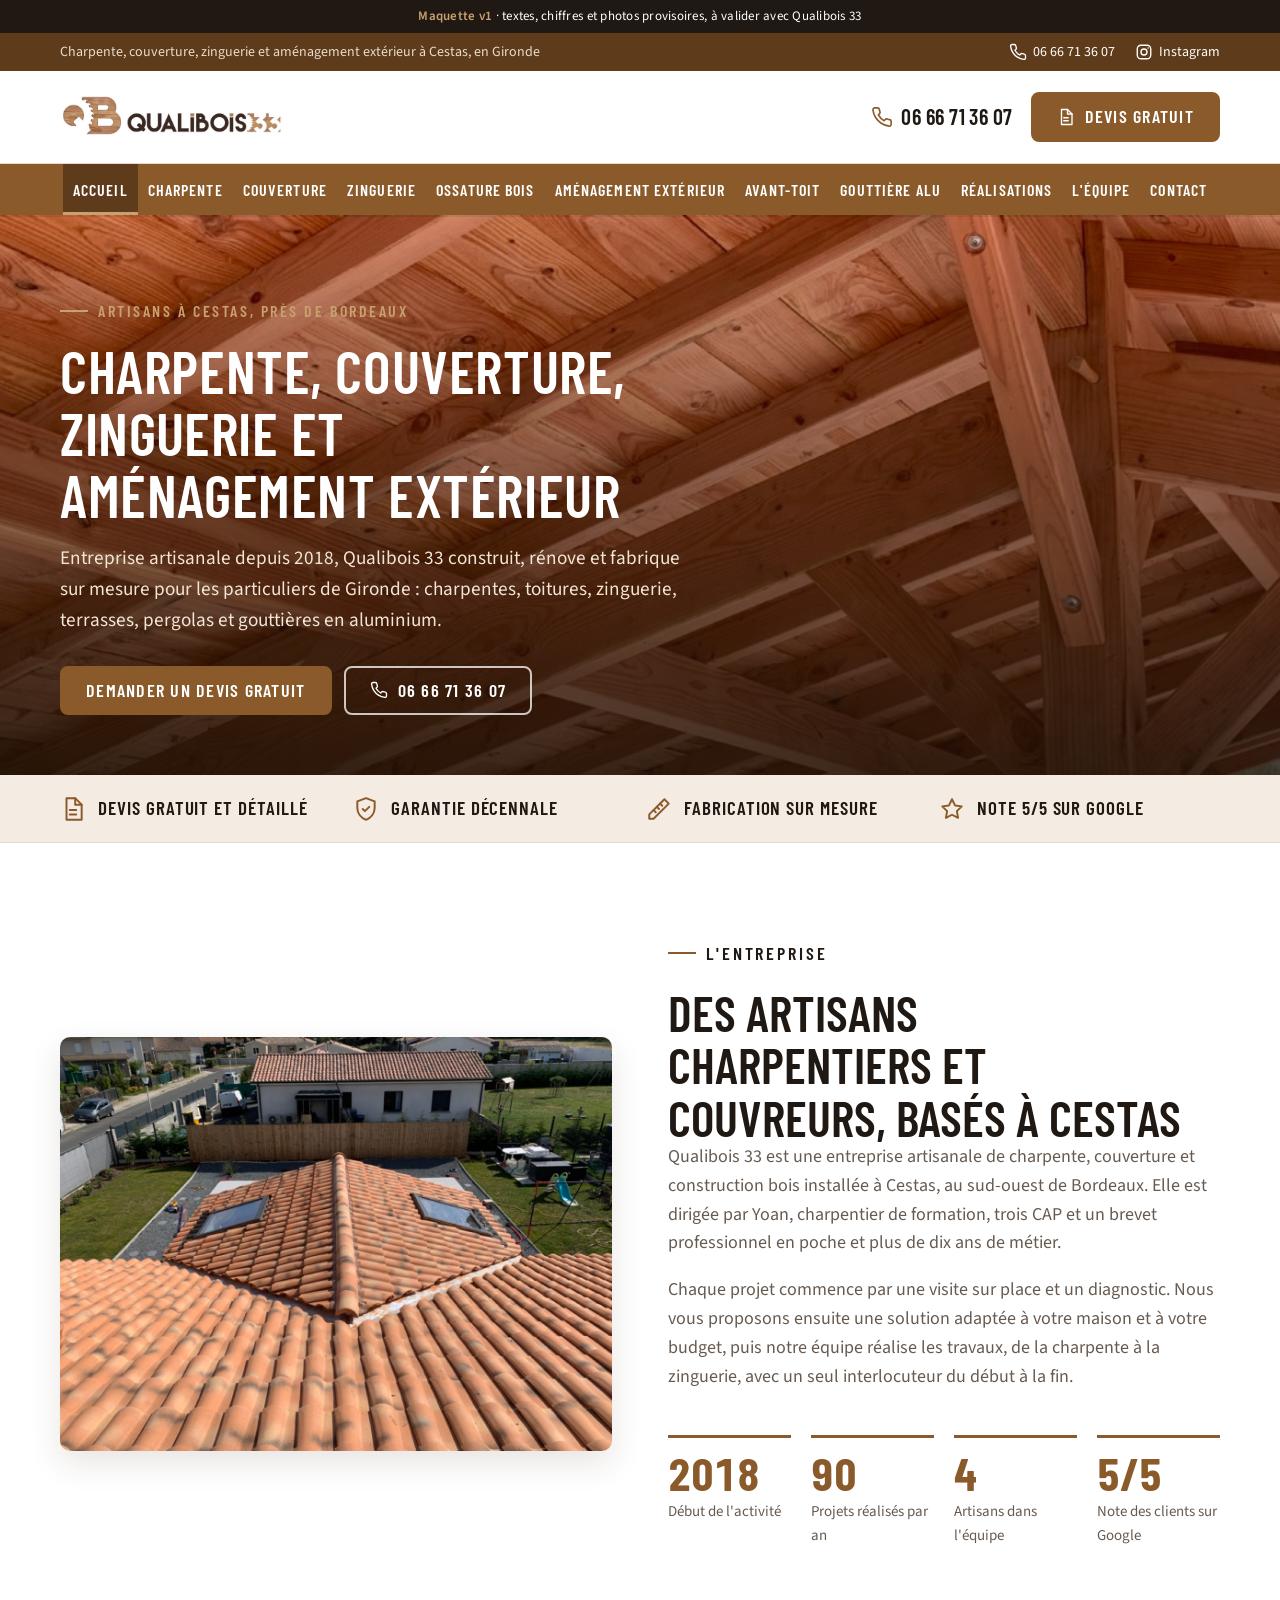
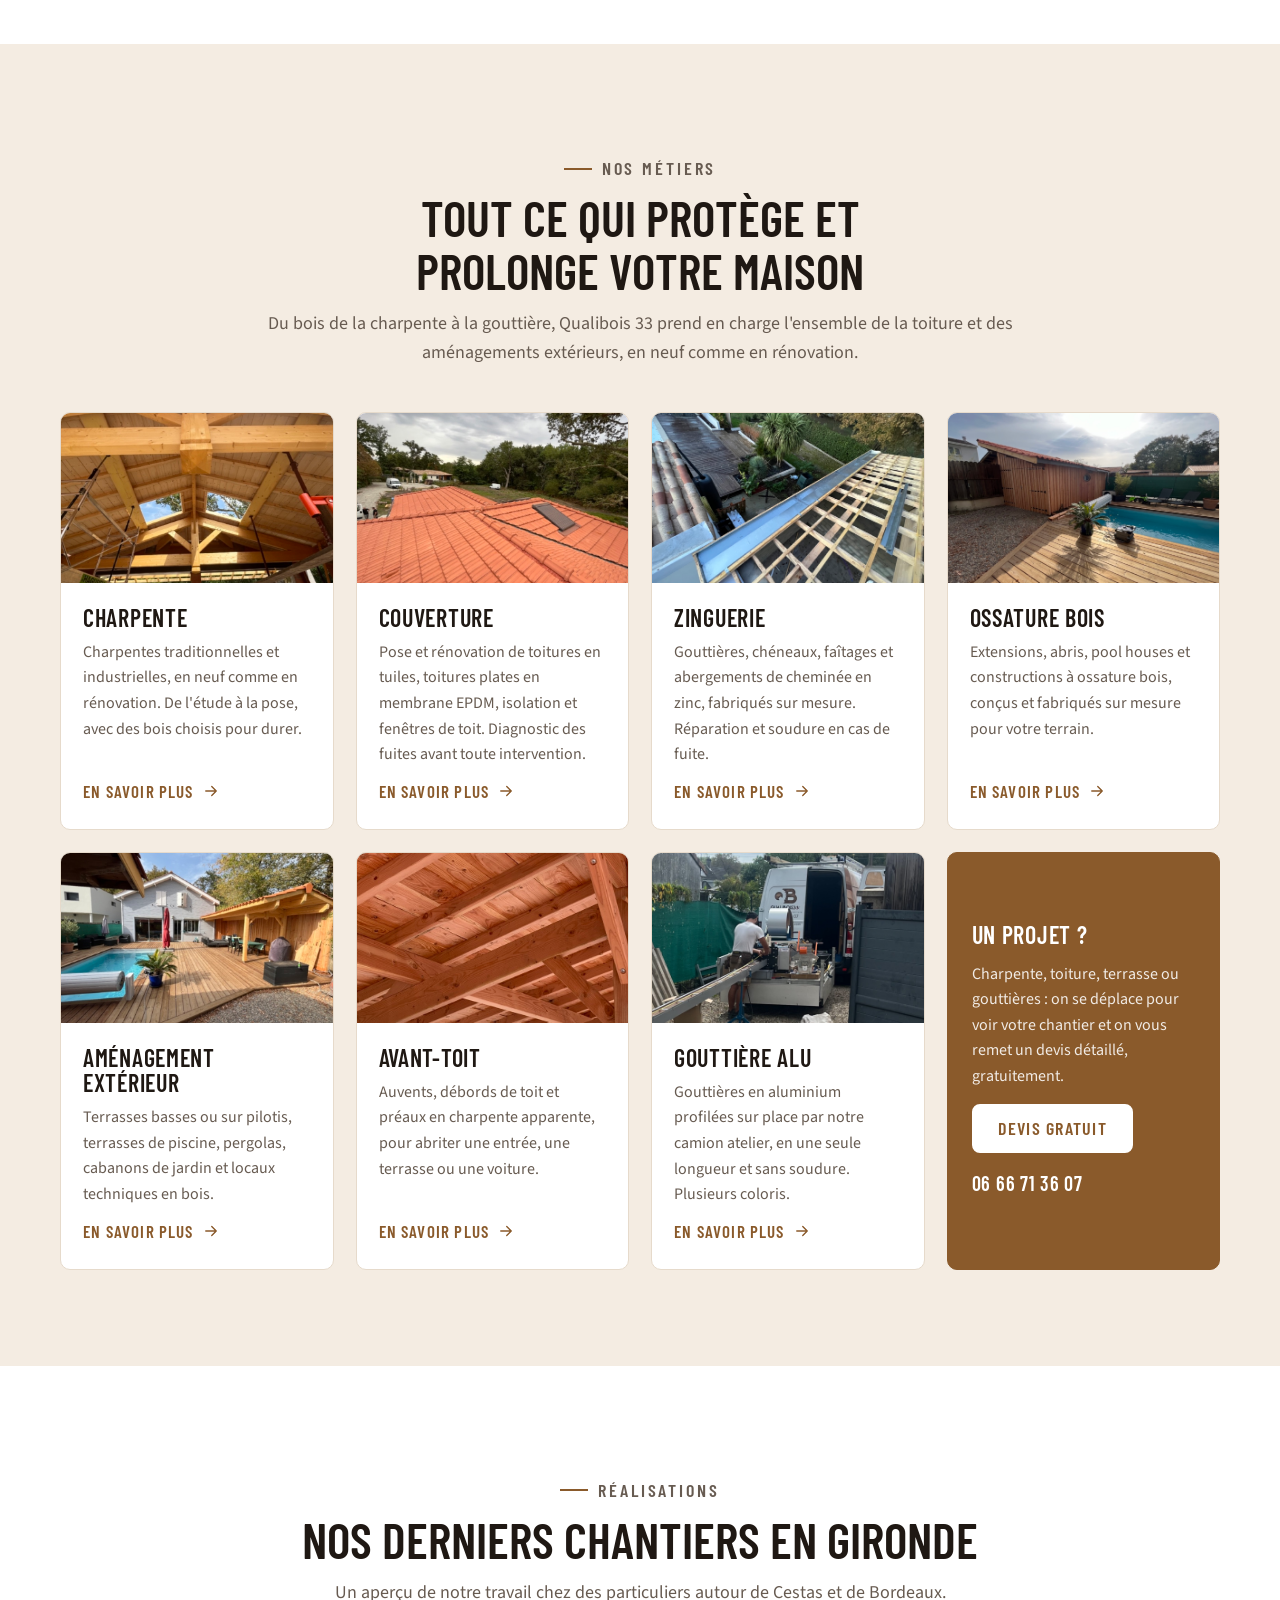
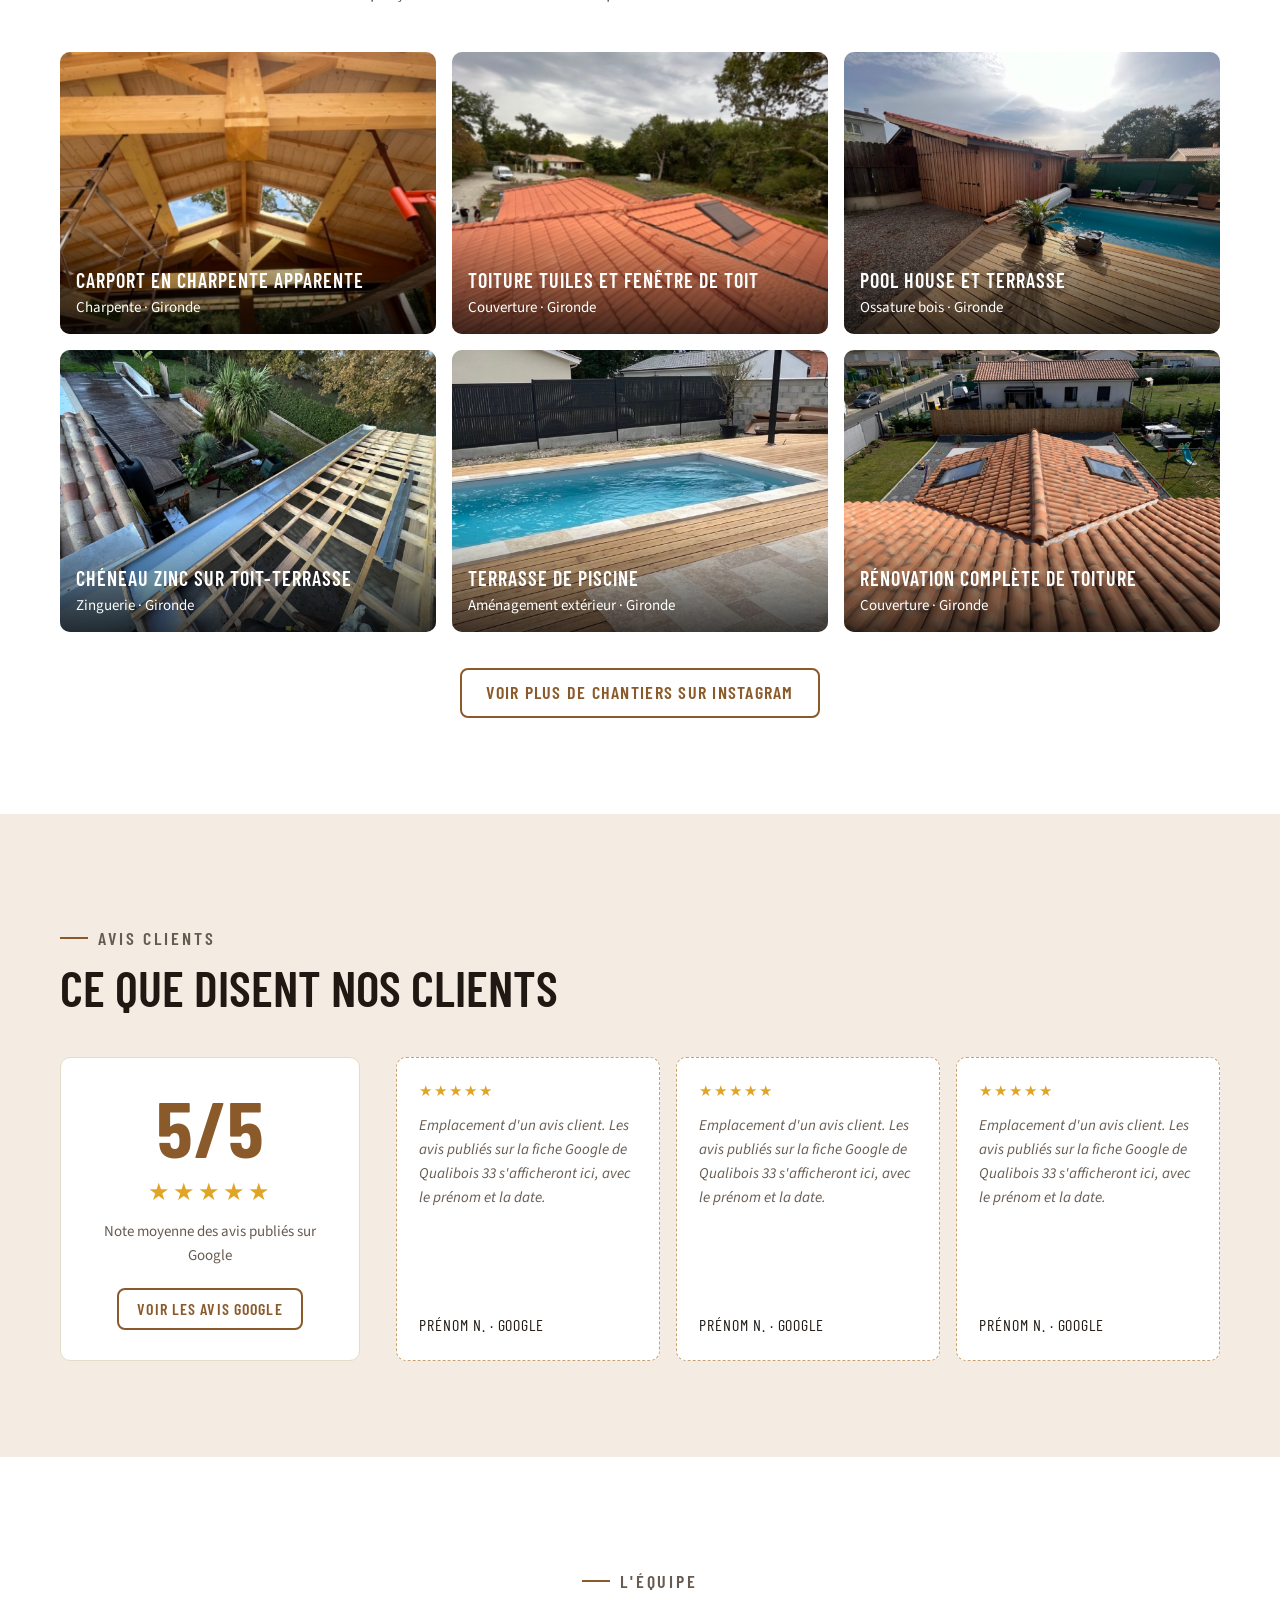
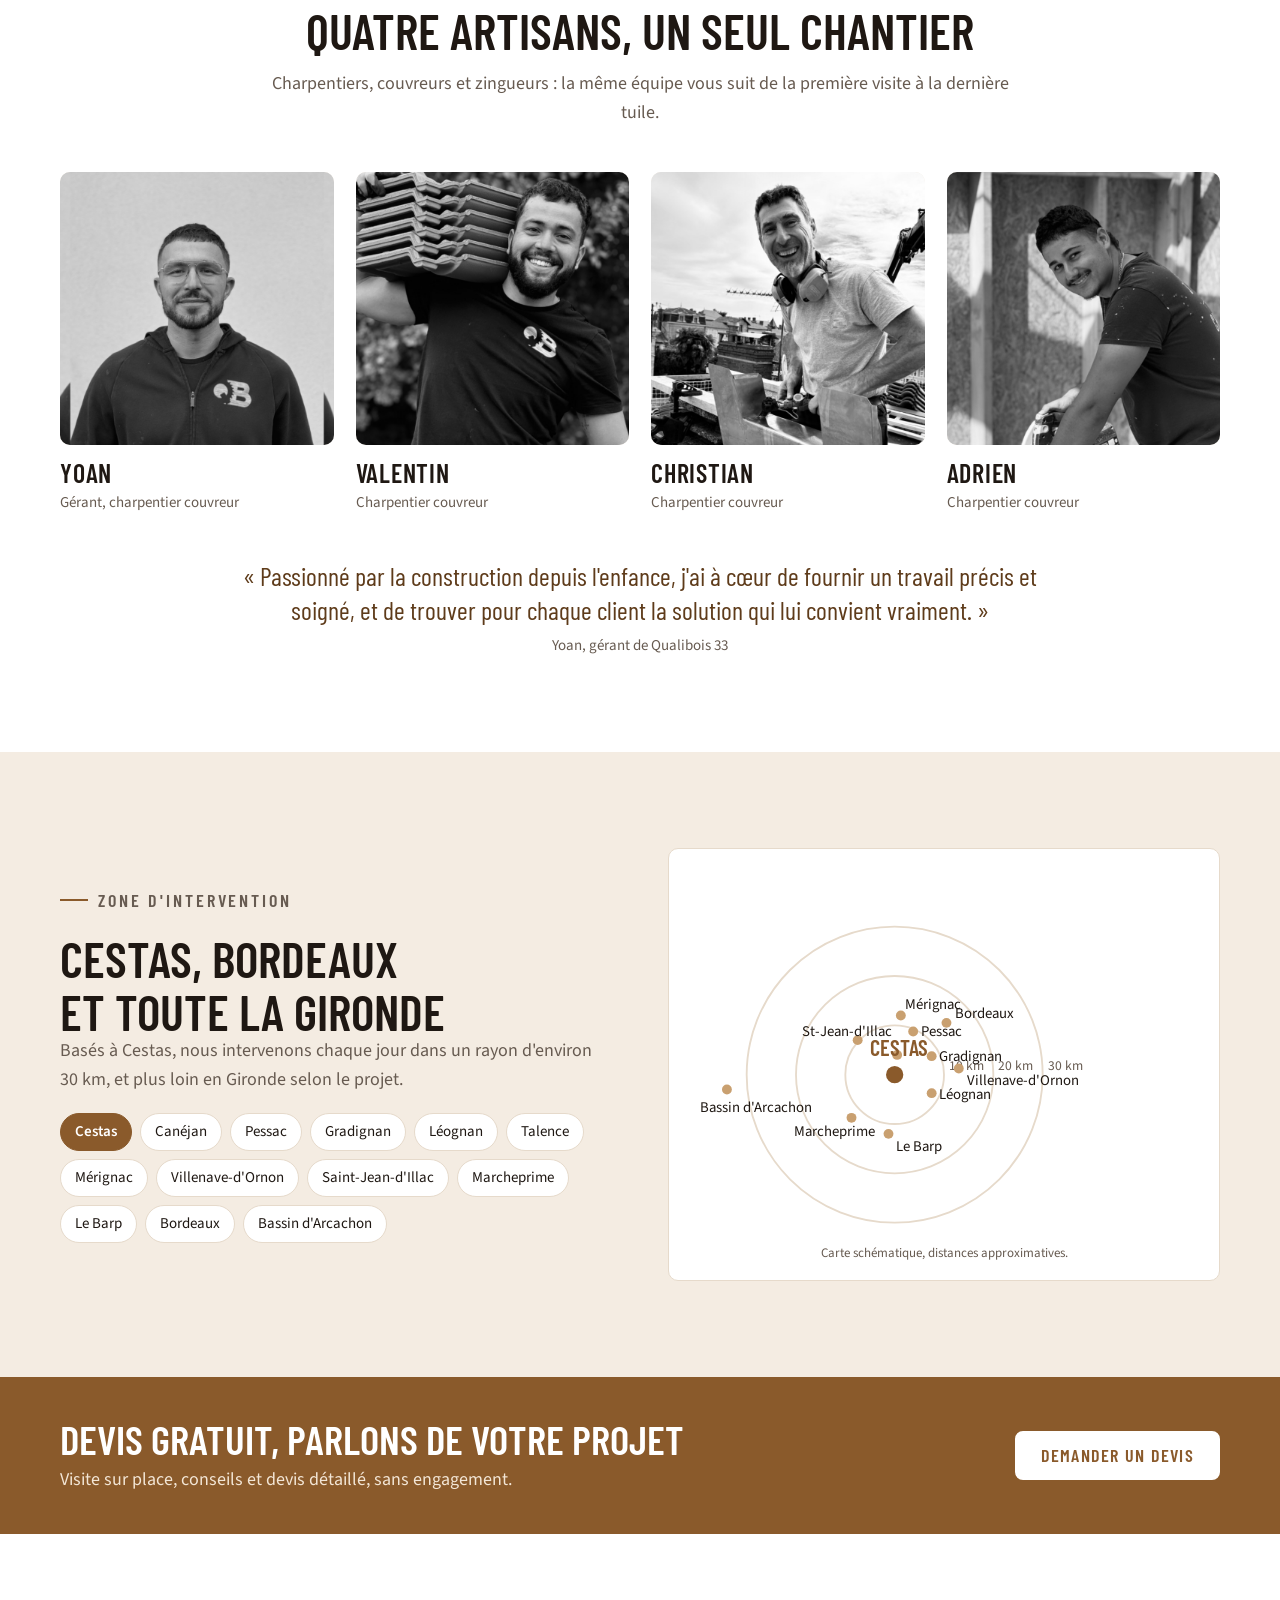
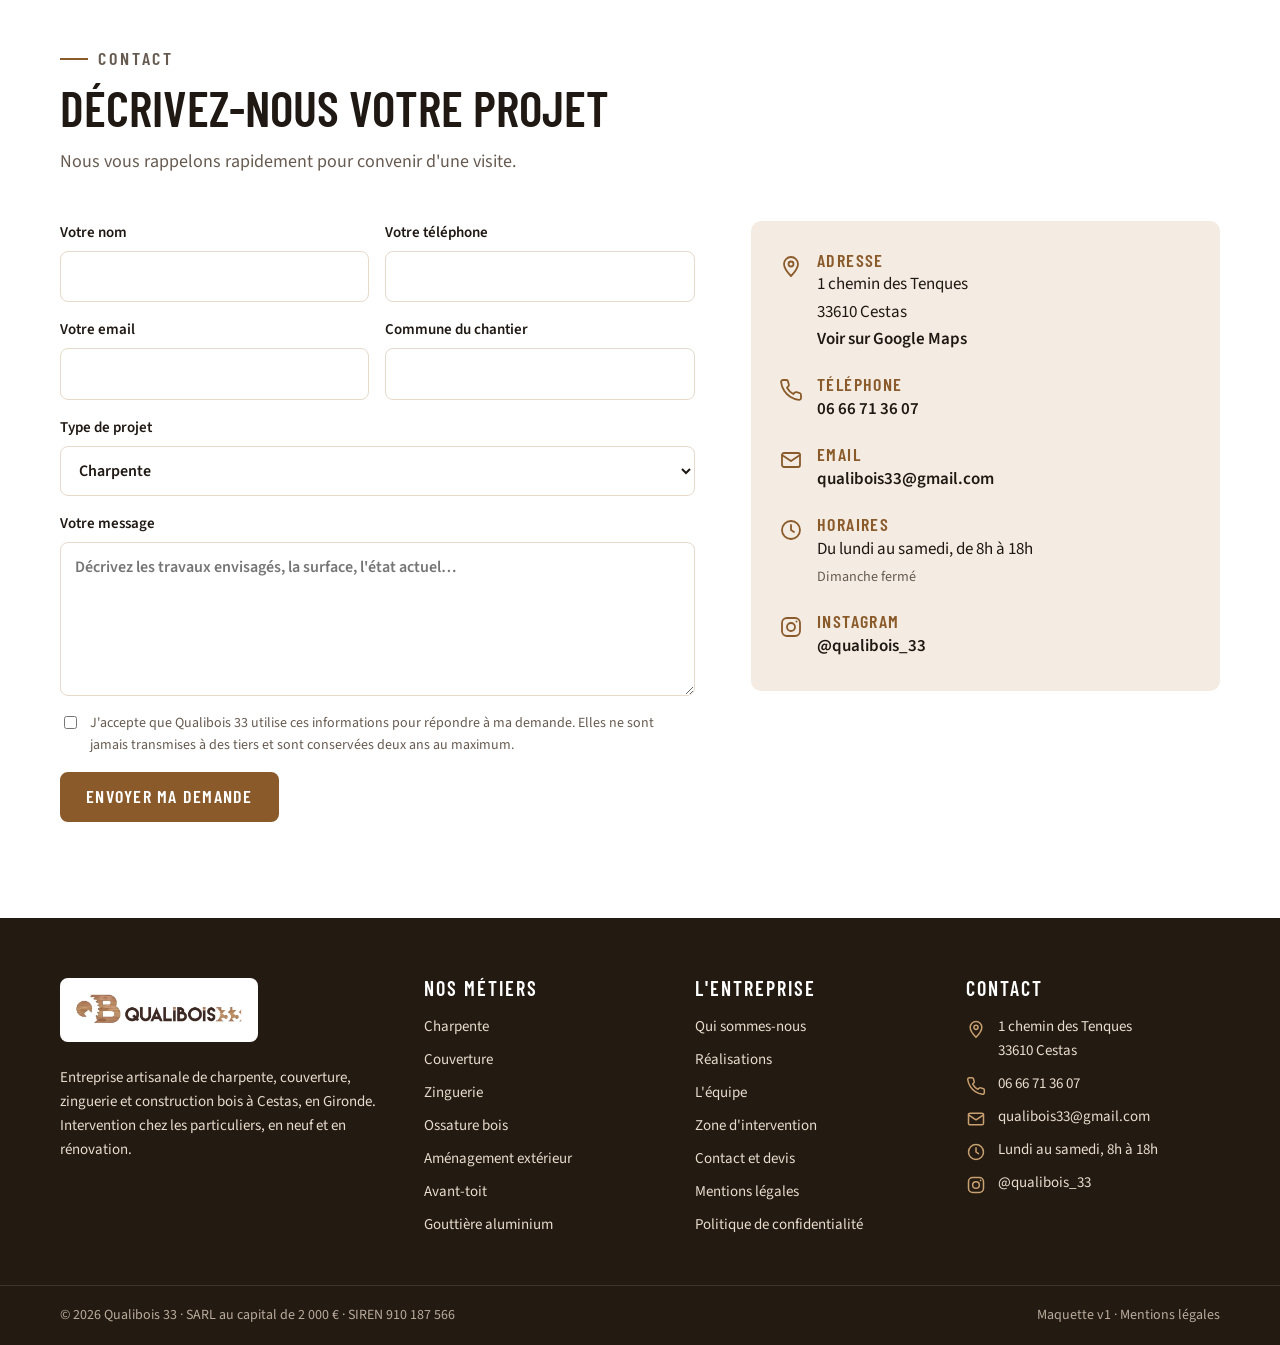
==== commit aed2047a: "Onglet Accueil dans le menu, gouttière alu intégrée à la grille des métiers Co-Authored-By: Claude O" ====
--- a/site/index.html
+++ b/site/index.html
@@ -62,6 +62,7 @@
 <nav class="nav" id="menu" aria-label="Nos métiers">
   <button class="fermer" type="button">Fermer</button>
   <ul>
+    <li><a href="index.html" aria-current="page">Accueil</a></li>
     <li><a href="charpente.html">Charpente</a></li>
     <li><a href="couverture.html">Couverture</a></li>
     <li><a href="zinguerie.html">Zinguerie</a></li>
@@ -126,7 +127,7 @@
       <h2 class="titre">Tout ce qui protège et prolonge votre maison</h2>
       <p>Du bois de la charpente à la gouttière, Qualibois 33 prend en charge l'ensemble de la toiture et des aménagements extérieurs, en neuf comme en rénovation.</p>
     </div>
-    <div class="cartes">
+    <div class="cartes metiers">
       <article class="carte">
         <div class="visuel"><img src="img/charpente-carport.jpg" alt="Charpente bois apparente d'un carport" loading="lazy"></div>
         <div class="corps">
@@ -175,25 +176,23 @@
           <a class="lien" href="avant-toit.html">En savoir plus <svg class="ico"><use href="#i-fleche"/></svg></a>
         </div>
       </article>
-    </div>
-  </div>
-</section>
-
-<section class="section bande-sombre" id="gouttieres">
-  <div class="container vedette">
-    <div class="texte">
-      <p class="kicker">Gouttière aluminium</p>
-      <h2 class="titre">Des gouttières en aluminium fabriquées devant chez vous</h2>
-      <p>Notre camion atelier est équipé d'une profileuse : les gouttières, chéneaux et descentes sont profilés sur place, en une seule longueur, aux dimensions exactes de votre maison.</p>
-      <ul>
-        <li><svg class="ico"><use href="#i-check"/></svg>Aucun joint ni soudure, donc une étanchéité qui dure</li>
-        <li><svg class="ico"><use href="#i-check"/></svg>Grandes longueurs en continu, posées le jour même</li>
-        <li><svg class="ico"><use href="#i-check"/></svg>Plusieurs coloris pour s'accorder à votre façade</li>
-        <li><svg class="ico"><use href="#i-check"/></svg>En construction neuve comme en rénovation</li>
-      </ul>
-      <a class="btn btn-blanc" href="#contact">Demander un devis gouttières</a>
-    </div>
-    <div class="photo"><img src="img/gouttiere-camion-atelier-1030.jpg" alt="Le camion atelier de Qualibois 33 avec sa profileuse à gouttières, sur un chantier" loading="lazy"></div>
+      <article class="carte">
+        <div class="visuel"><img src="img/gouttiere-camion-atelier-1030.jpg" alt="Le camion atelier de Qualibois 33 avec sa profileuse à gouttières" loading="lazy"></div>
+        <div class="corps">
+          <h3><a href="gouttiere-aluminium.html">Gouttière alu</a></h3>
+          <p>Gouttières en aluminium profilées sur place par notre camion atelier, en une seule longueur et sans soudure. Plusieurs coloris.</p>
+          <a class="lien" href="gouttiere-aluminium.html">En savoir plus <svg class="ico"><use href="#i-fleche"/></svg></a>
+        </div>
+      </article>
+      <article class="carte carte-devis">
+        <div class="corps">
+          <h3>Un projet ?</h3>
+          <p>Charpente, toiture, terrasse ou gouttières : on se déplace pour voir votre chantier et on vous remet un devis détaillé, gratuitement.</p>
+          <a class="btn btn-blanc" href="#contact">Devis gratuit</a>
+          <a class="tel-carte" href="tel:+33666713607">06 66 71 36 07</a>
+        </div>
+      </article>
+    </div>
   </div>
 </section>
 
--- a/site/css/style.css
+++ b/site/css/style.css
@@ -123,6 +123,15 @@
 .carte .lien .ico{width:18px;height:18px;transition:transform .15s}
 .carte:hover .lien .ico{transform:translateX(4px)}
 .cartes.compactes{grid-template-columns:repeat(3,1fr)}
+.cartes.metiers{grid-template-columns:repeat(4,1fr);gap:22px}
+.cartes.metiers .carte h3{font-size:24px}
+.carte-devis{background:var(--brun);border-color:var(--brun);color:#fff;justify-content:center}
+.carte-devis:hover{transform:none;box-shadow:none}
+.carte-devis .corps{justify-content:center;gap:14px;padding:28px 24px}
+.carte-devis h3{color:#fff;font-size:30px}
+.carte-devis p{color:rgba(255,255,255,.88)}
+.carte-devis .btn{align-self:flex-start}
+.carte-devis .tel-carte{color:#fff;font-family:var(--display);font-weight:600;font-size:20px;letter-spacing:.04em;text-decoration:none}
 .cartes.compactes .carte .corps{padding:18px 20px 20px}
 .cartes.compactes .carte h3{font-size:23px}
 
@@ -245,8 +254,12 @@
 .footer-bas a{color:#B9AB9B}
 
 /* Réactif */
+@media (max-width:1400px){
+  .nav a{font-size:16px;padding:13px 10px}
+}
 @media (max-width:1180px){
-  .nav a{font-size:16px;padding:13px 11px}
+  .nav a{font-size:15px;padding:12px 7px;letter-spacing:.05em}
+  .cartes.metiers{grid-template-columns:repeat(2,1fr)}
 }
 @media (max-width:1024px){
   .burger{display:inline-flex}
@@ -273,7 +286,7 @@
   .entete .btn{display:none}
   .hero{min-height:460px}
   .hero .container{padding-block:44px 40px}
-  .cartes,.cartes.compactes,.galerie,.galerie.quatre,.colonnes,.etapes,.avis-liste{grid-template-columns:1fr}
+  .cartes,.cartes.compactes,.cartes.metiers,.galerie,.galerie.quatre,.colonnes,.etapes,.avis-liste{grid-template-columns:1fr}
   .chiffres{grid-template-columns:repeat(2,1fr)}
   .reassurance ul{grid-template-columns:1fr;gap:0}
   .reassurance li{padding-block:12px;border-bottom:1px solid var(--ligne)}
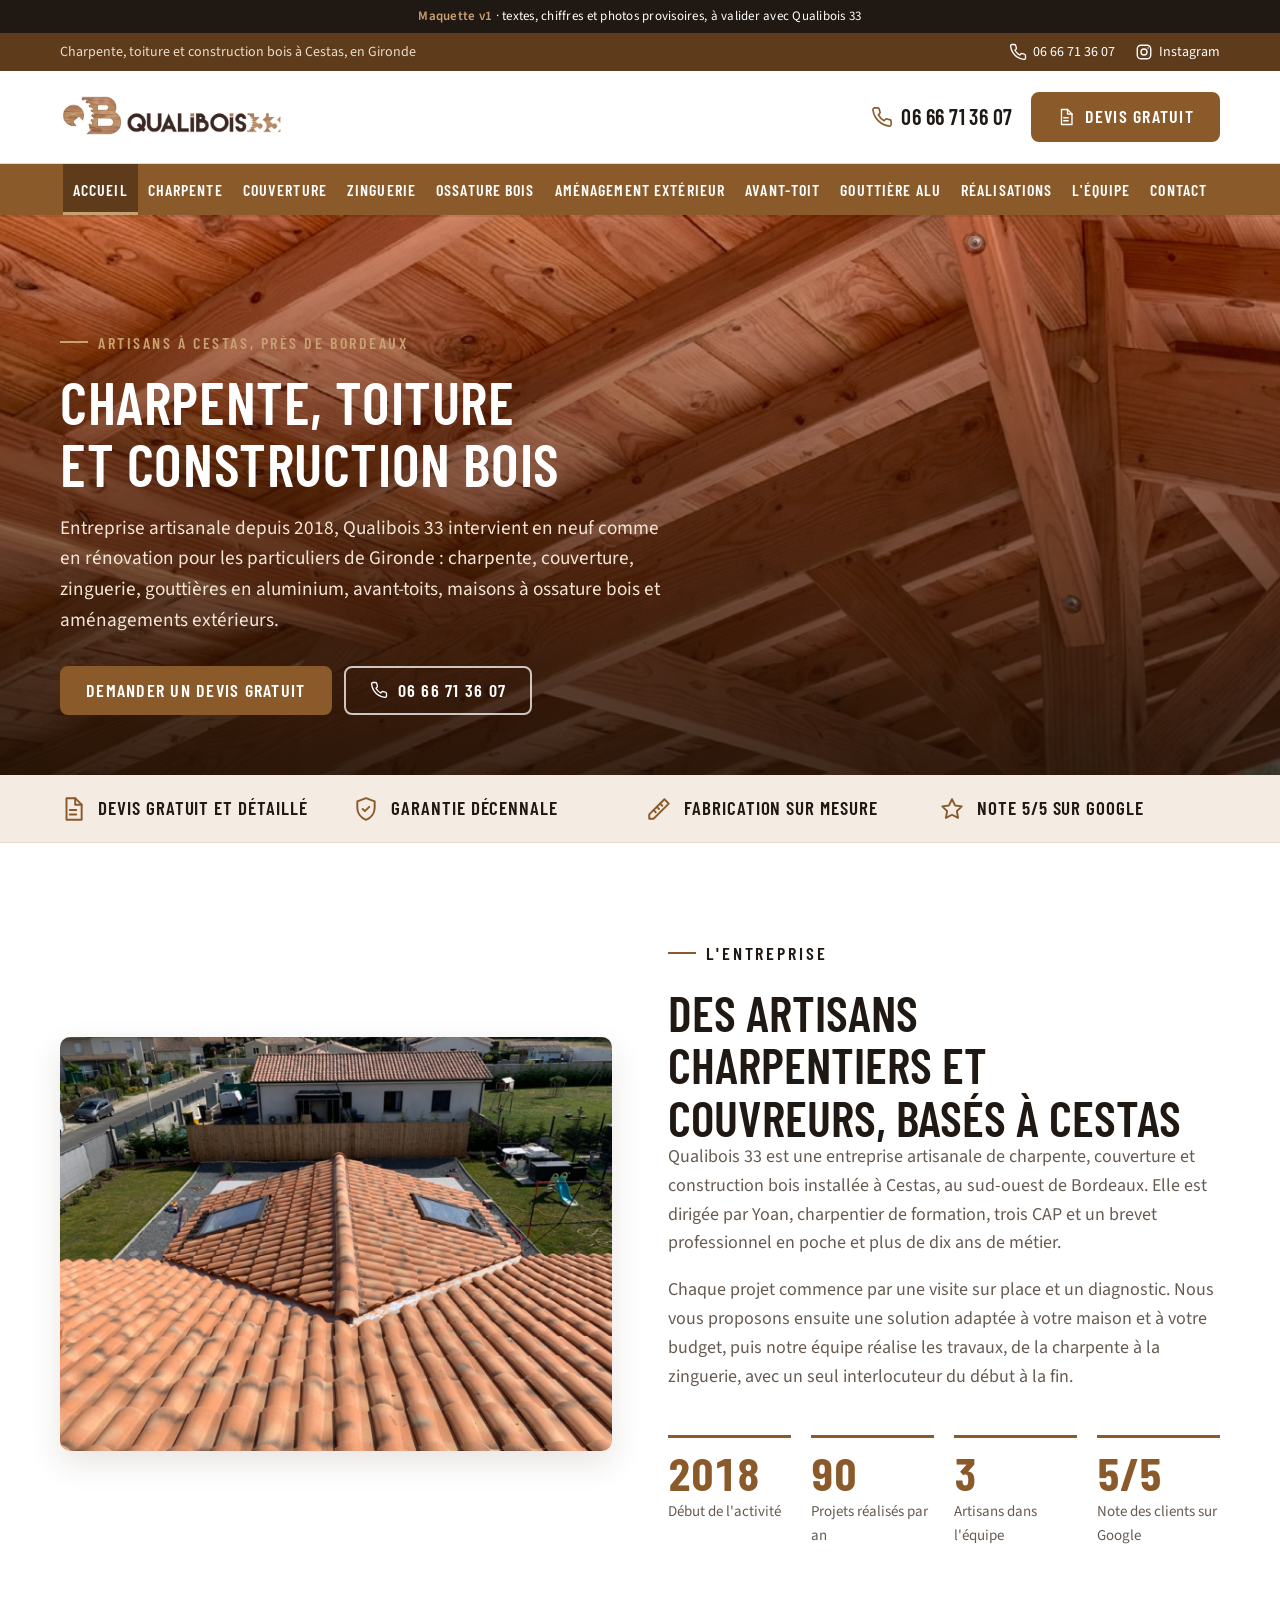
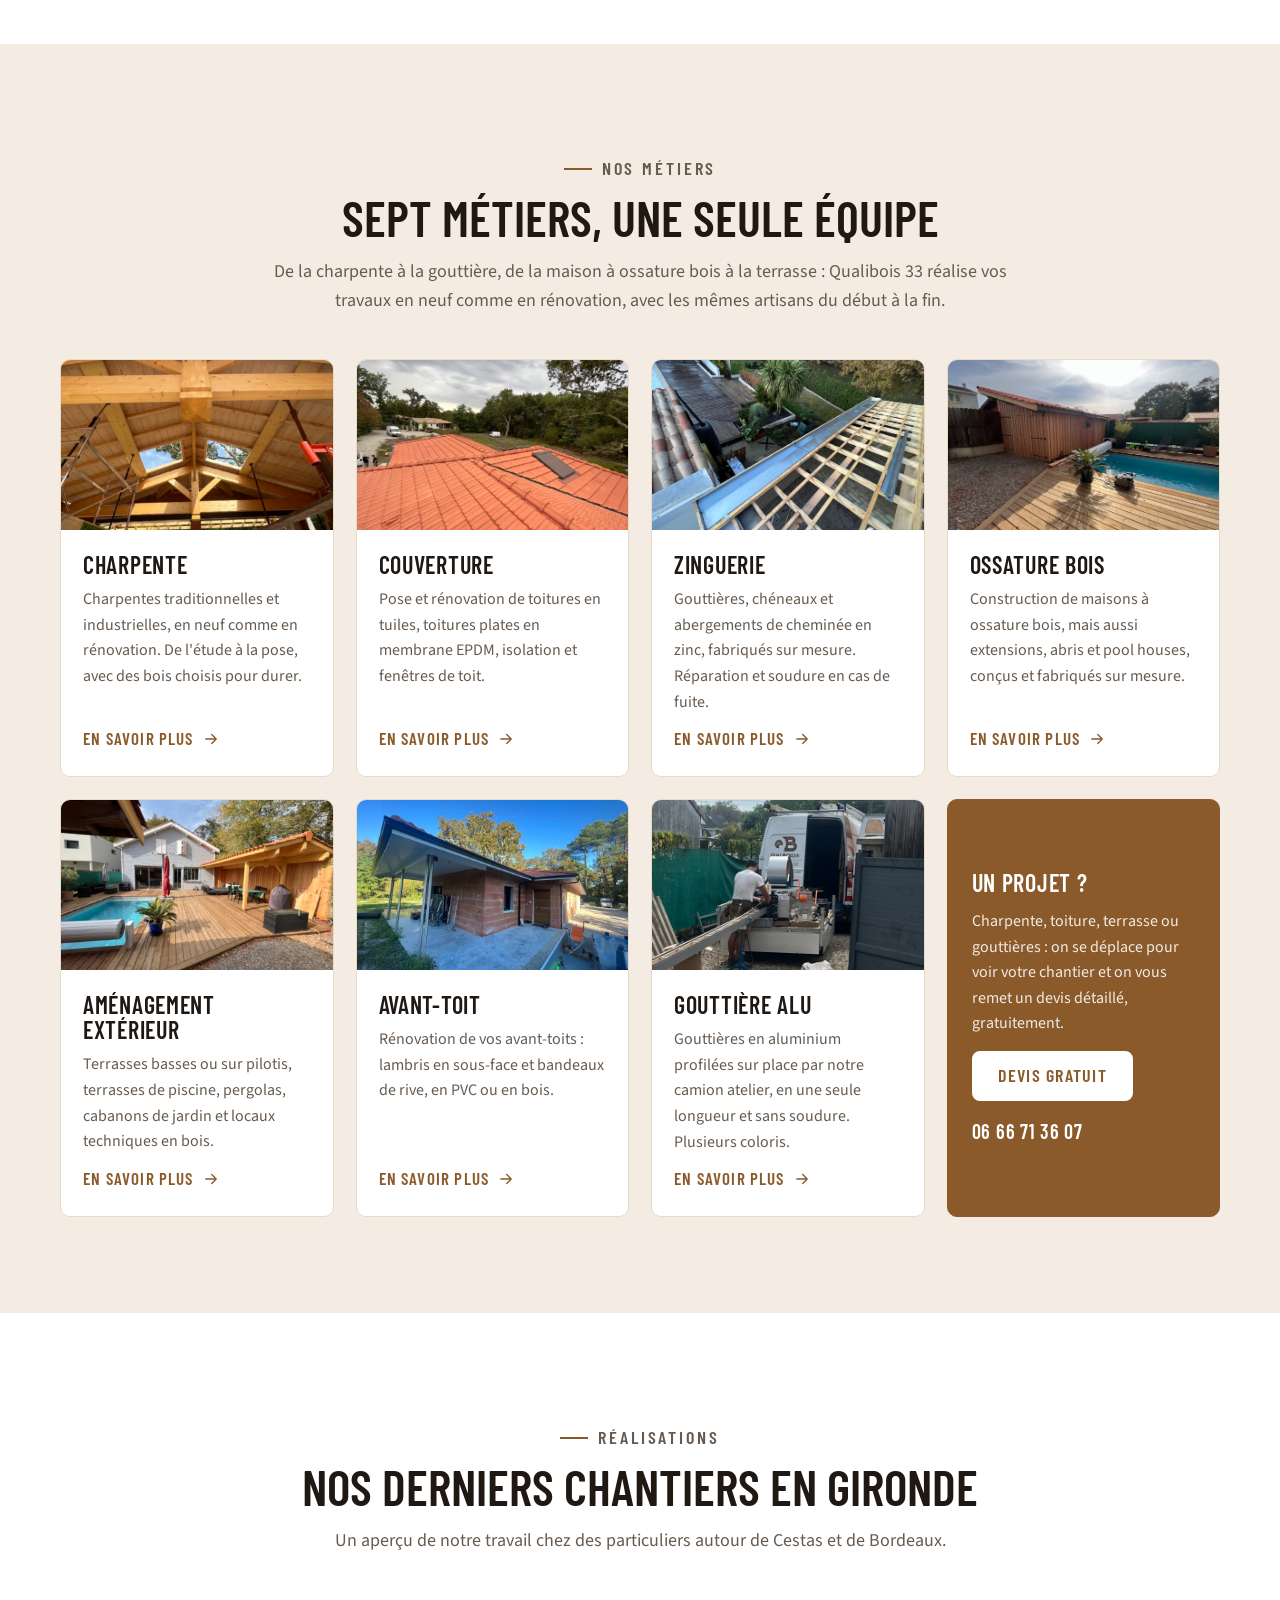
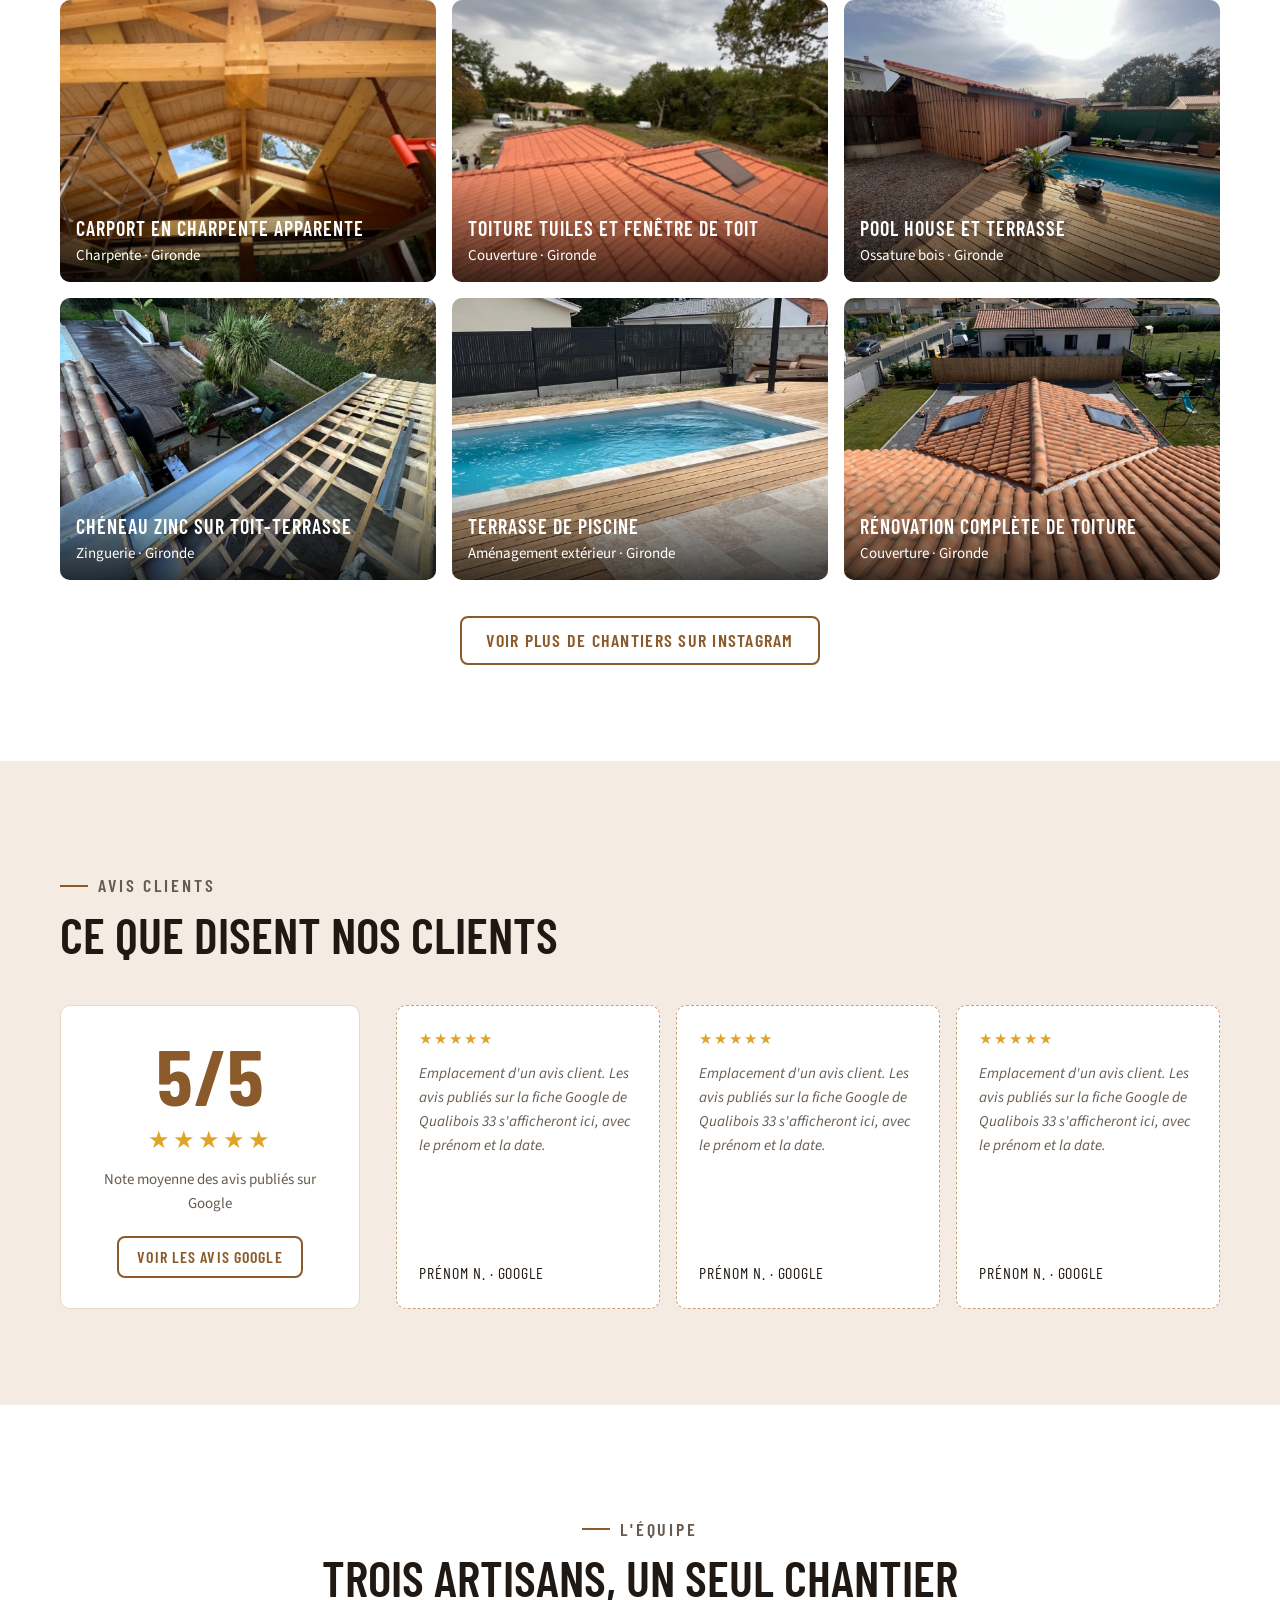
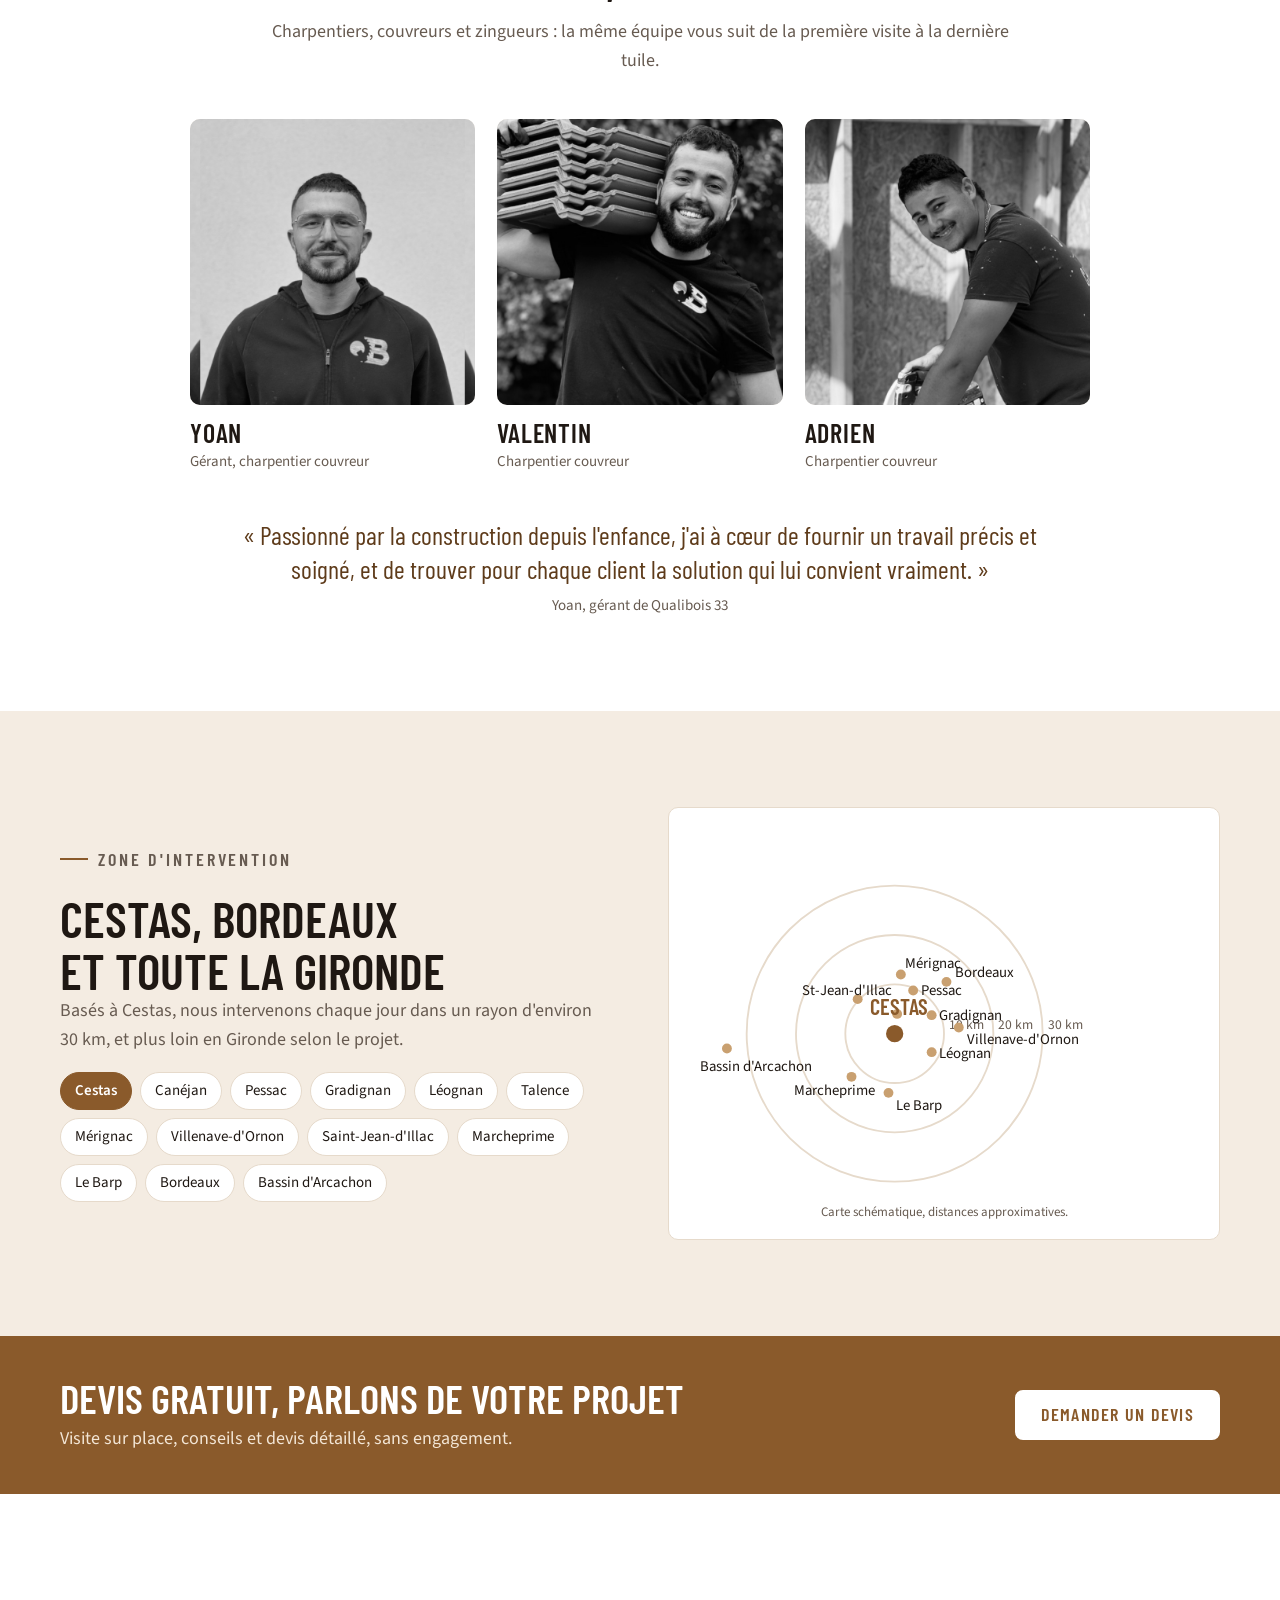
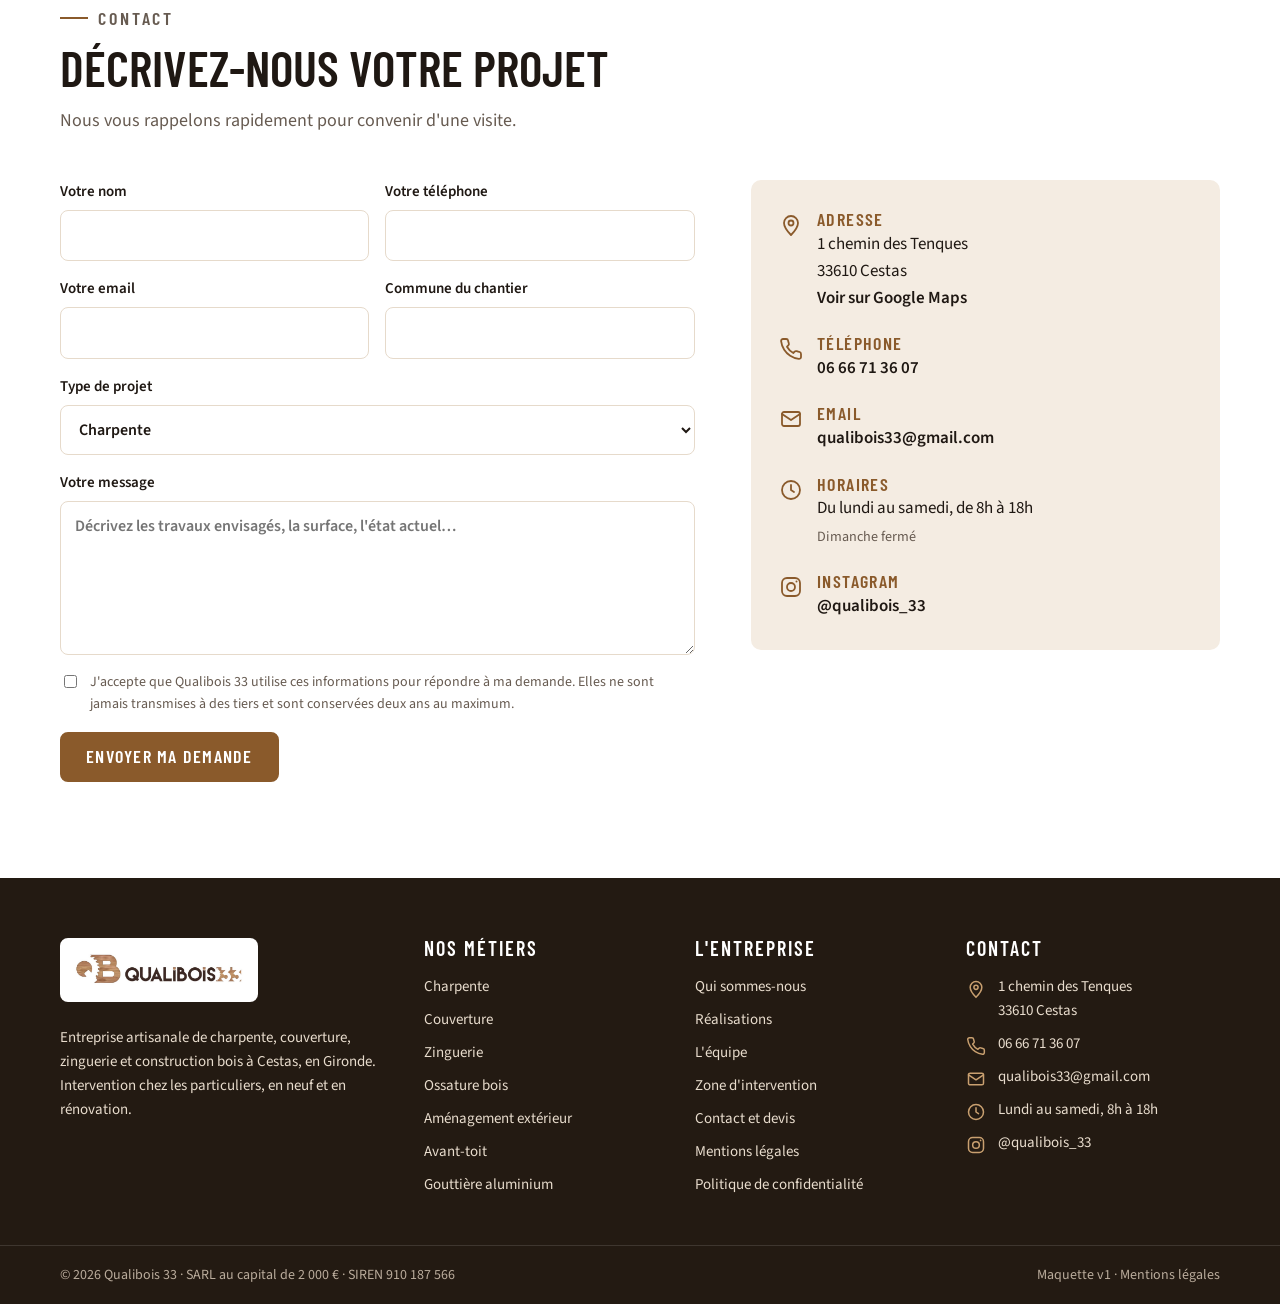
==== commit ca9a17d7: "Retours : titre d'accueil, équipe à trois, métiers ossature bois et avant-toit précisés - Titre et t" ====
--- a/site/index.html
+++ b/site/index.html
@@ -4,11 +4,11 @@
 <meta charset="utf-8">
 <meta name="viewport" content="width=device-width, initial-scale=1, viewport-fit=cover">
 <meta name="robots" content="noindex, nofollow">
-<title>Qualibois 33 · Charpente, couverture, zinguerie à Cestas (Gironde)</title>
-<meta name="description" content="Qualibois 33, entreprise artisanale de charpente, couverture, zinguerie, ossature bois et aménagement extérieur à Cestas, près de Bordeaux. Gouttières aluminium fabriquées sur place. Devis gratuit.">
+<title>Qualibois 33 · Charpente, toiture et construction bois à Cestas (Gironde)</title>
+<meta name="description" content="Qualibois 33, artisans à Cestas près de Bordeaux : charpente, couverture, zinguerie, gouttières aluminium, avant-toits, maisons à ossature bois et aménagements extérieurs. Devis gratuit.">
 <link rel="canonical" href="https://qualibois33.com/">
-<meta property="og:title" content="Qualibois 33 · Charpente, couverture, zinguerie à Cestas">
-<meta property="og:description" content="Artisans charpentiers, couvreurs et zingueurs à Cestas, en Gironde. Devis gratuit.">
+<meta property="og:title" content="Qualibois 33 · Charpente, toiture et construction bois à Cestas">
+<meta property="og:description" content="Charpente, couverture, zinguerie, gouttières aluminium, avant-toits, ossature bois et aménagements extérieurs à Cestas, en Gironde. Devis gratuit.">
 <meta property="og:image" content="https://qualibois33.com/img/hero-charpente.jpg">
 <meta property="og:type" content="website">
 <meta property="og:locale" content="fr_FR">
@@ -40,7 +40,7 @@
 
 <div class="topbar">
   <div class="container">
-    <div class="gauche">Charpente, couverture, zinguerie et aménagement extérieur à Cestas, en Gironde</div>
+    <div class="gauche">Charpente, toiture et construction bois à Cestas, en Gironde</div>
     <div class="droite">
       <a href="tel:+33666713607"><svg class="ico"><use href="#i-tel"/></svg>06 66 71 36 07</a>
       <a href="https://www.instagram.com/qualibois_33/" target="_blank" rel="noopener"><svg class="ico"><use href="#i-instagram"/></svg>Instagram</a>
@@ -82,8 +82,8 @@
   <picture><source media="(max-width: 1023px)" srcset="img/hero-charpente.jpg"><img class="fond" src="img/hero-charpente-1500.jpg" alt="" width="1500" height="430" fetchpriority="high"></picture>
   <div class="container">
     <p class="kicker">Artisans à Cestas, près de Bordeaux</p>
-    <h1 id="titre-hero">Charpente, couverture, zinguerie et aménagement extérieur</h1>
-    <p class="sous">Entreprise artisanale depuis 2018, Qualibois 33 construit, rénove et fabrique sur mesure pour les particuliers de Gironde : charpentes, toitures, zinguerie, terrasses, pergolas et gouttières en aluminium.</p>
+    <h1 id="titre-hero">Charpente, toiture et construction bois</h1>
+    <p class="sous">Entreprise artisanale depuis 2018, Qualibois 33 intervient en neuf comme en rénovation pour les particuliers de Gironde : charpente, couverture, zinguerie, gouttières en aluminium, avant-toits, maisons à ossature bois et aménagements extérieurs.</p>
     <div class="actions">
       <a class="btn btn-plein" href="#contact">Demander un devis gratuit</a>
       <a class="btn btn-contour" href="tel:+33666713607"><svg class="ico"><use href="#i-tel"/></svg>06 66 71 36 07</a>
@@ -113,7 +113,7 @@
       <div class="chiffres">
         <div class="chiffre"><strong>2018</strong><span>Début de l'activité</span></div>
         <div class="chiffre"><strong>90</strong><span>Projets réalisés par an</span></div>
-        <div class="chiffre"><strong>4</strong><span>Artisans dans l'équipe</span></div>
+        <div class="chiffre"><strong>3</strong><span>Artisans dans l'équipe</span></div>
         <div class="chiffre"><strong>5/5</strong><span>Note des clients sur Google</span></div>
       </div>
     </div>
@@ -124,8 +124,8 @@
   <div class="container">
     <div class="entete-section centre">
       <p class="kicker">Nos métiers</p>
-      <h2 class="titre">Tout ce qui protège et prolonge votre maison</h2>
-      <p>Du bois de la charpente à la gouttière, Qualibois 33 prend en charge l'ensemble de la toiture et des aménagements extérieurs, en neuf comme en rénovation.</p>
+      <h2 class="titre">Sept métiers, une seule équipe</h2>
+      <p>De la charpente à la gouttière, de la maison à ossature bois à la terrasse : Qualibois 33 réalise vos travaux en neuf comme en rénovation, avec les mêmes artisans du début à la fin.</p>
     </div>
     <div class="cartes metiers">
       <article class="carte">
@@ -140,7 +140,7 @@
         <div class="visuel"><img src="img/couverture-fenetre-toit.jpg" alt="Toiture en tuiles avec fenêtre de toit" loading="lazy"></div>
         <div class="corps">
           <h3><a href="couverture.html">Couverture</a></h3>
-          <p>Pose et rénovation de toitures en tuiles, toitures plates en membrane EPDM, isolation et fenêtres de toit. Diagnostic des fuites avant toute intervention.</p>
+          <p>Pose et rénovation de toitures en tuiles, toitures plates en membrane EPDM, isolation et fenêtres de toit.</p>
           <a class="lien" href="couverture.html">En savoir plus <svg class="ico"><use href="#i-fleche"/></svg></a>
         </div>
       </article>
@@ -148,7 +148,7 @@
         <div class="visuel"><img src="img/zinguerie-cheneau-zinc.jpg" alt="Chéneau en zinc posé sur un toit-terrasse" loading="lazy"></div>
         <div class="corps">
           <h3><a href="zinguerie.html">Zinguerie</a></h3>
-          <p>Gouttières, chéneaux, faîtages et abergements de cheminée en zinc, fabriqués sur mesure. Réparation et soudure en cas de fuite.</p>
+          <p>Gouttières, chéneaux et abergements de cheminée en zinc, fabriqués sur mesure. Réparation et soudure en cas de fuite.</p>
           <a class="lien" href="zinguerie.html">En savoir plus <svg class="ico"><use href="#i-fleche"/></svg></a>
         </div>
       </article>
@@ -156,7 +156,7 @@
         <div class="visuel"><img src="img/amenagement-pool-house.jpg" alt="Pool house en ossature bois au bord d'une piscine" loading="lazy"></div>
         <div class="corps">
           <h3><a href="ossature-bois.html">Ossature bois</a></h3>
-          <p>Extensions, abris, pool houses et constructions à ossature bois, conçus et fabriqués sur mesure pour votre terrain.</p>
+          <p>Construction de maisons à ossature bois, mais aussi extensions, abris et pool houses, conçus et fabriqués sur mesure.</p>
           <a class="lien" href="ossature-bois.html">En savoir plus <svg class="ico"><use href="#i-fleche"/></svg></a>
         </div>
       </article>
@@ -169,10 +169,10 @@
         </div>
       </article>
       <article class="carte">
-        <div class="visuel"><img src="img/hero-charpente-1500.jpg" alt="Préau en charpente bois apparente" loading="lazy"></div>
+        <div class="visuel"><img src="img/gouttiere-03.jpg" alt="Avant-toit avec sous-face et bandeau de rive blancs" loading="lazy"></div>
         <div class="corps">
           <h3><a href="avant-toit.html">Avant-toit</a></h3>
-          <p>Auvents, débords de toit et préaux en charpente apparente, pour abriter une entrée, une terrasse ou une voiture.</p>
+          <p>Rénovation de vos avant-toits : lambris en sous-face et bandeaux de rive, en PVC ou en bois.</p>
           <a class="lien" href="avant-toit.html">En savoir plus <svg class="ico"><use href="#i-fleche"/></svg></a>
         </div>
       </article>
@@ -241,13 +241,12 @@
   <div class="container">
     <div class="entete-section centre">
       <p class="kicker">L'équipe</p>
-      <h2 class="titre">Quatre artisans, un seul chantier</h2>
+      <h2 class="titre">Trois artisans, un seul chantier</h2>
       <p>Charpentiers, couvreurs et zingueurs : la même équipe vous suit de la première visite à la dernière tuile.</p>
     </div>
     <div class="equipe">
       <div class="membre"><div class="portrait"><img src="img/equipe-yoan.jpg" alt="Yoan, gérant de Qualibois 33" loading="lazy"></div><h3>Yoan</h3><p>Gérant, charpentier couvreur</p></div>
       <div class="membre"><div class="portrait"><img src="img/equipe-valentin.jpg" alt="Valentin, charpentier couvreur" loading="lazy"></div><h3>Valentin</h3><p>Charpentier couvreur</p></div>
-      <div class="membre"><div class="portrait"><img src="img/equipe-christian.jpg" alt="Christian, charpentier couvreur" loading="lazy"></div><h3>Christian</h3><p>Charpentier couvreur</p></div>
       <div class="membre"><div class="portrait"><img src="img/equipe-adrien.jpg" alt="Adrien, charpentier couvreur" loading="lazy"></div><h3>Adrien</h3><p>Charpentier couvreur</p></div>
     </div>
     <blockquote class="citation">« Passionné par la construction depuis l'enfance, j'ai à cœur de fournir un travail précis et soigné, et de trouver pour chaque client la solution qui lui convient vraiment. »<cite>Yoan, gérant de Qualibois 33</cite></blockquote>
--- a/site/css/style.css
+++ b/site/css/style.css
@@ -172,7 +172,7 @@
 .avis-carte .auteur{font-family:var(--display);text-transform:uppercase;letter-spacing:.06em;font-size:16px;color:var(--encre);margin-top:auto}
 
 /* Équipe */
-.equipe{display:grid;grid-template-columns:repeat(4,1fr);gap:22px}
+.equipe{display:grid;grid-template-columns:repeat(3,1fr);gap:22px;max-width:900px;margin-inline:auto}
 .membre{min-width:0}
 .membre .portrait{position:relative;aspect-ratio:1/1;overflow:hidden;border-radius:var(--radius);background:var(--sable);max-width:100%}
 .membre img{position:absolute;inset:0;width:100%;height:100%;object-fit:cover;object-position:center top;filter:grayscale(1);transition:filter .3s}
@@ -272,7 +272,9 @@
   .nav .fermer{display:inline-flex;position:absolute;top:18px;right:18px;background:none;border:2px solid rgba(255,255,255,.5);color:#fff;border-radius:8px;padding:8px 12px;font-family:var(--display);text-transform:uppercase;letter-spacing:.08em;font-size:16px;cursor:pointer}
   .presentation,.vedette,.zone,.deux-colonnes,.contact{grid-template-columns:1fr;gap:36px}
   .cartes,.cartes.compactes,.galerie,.galerie.quatre,.colonnes,.etapes,.avis-liste{grid-template-columns:repeat(2,1fr)}
-  .equipe{grid-template-columns:repeat(2,1fr)}
+  .equipe{gap:12px}
+  .membre h3{font-size:20px}
+  .membre p{font-size:13px}
   .avis{grid-template-columns:1fr}
   .reassurance ul{grid-template-columns:repeat(2,1fr)}
   .footer .haut{grid-template-columns:1fr 1fr}
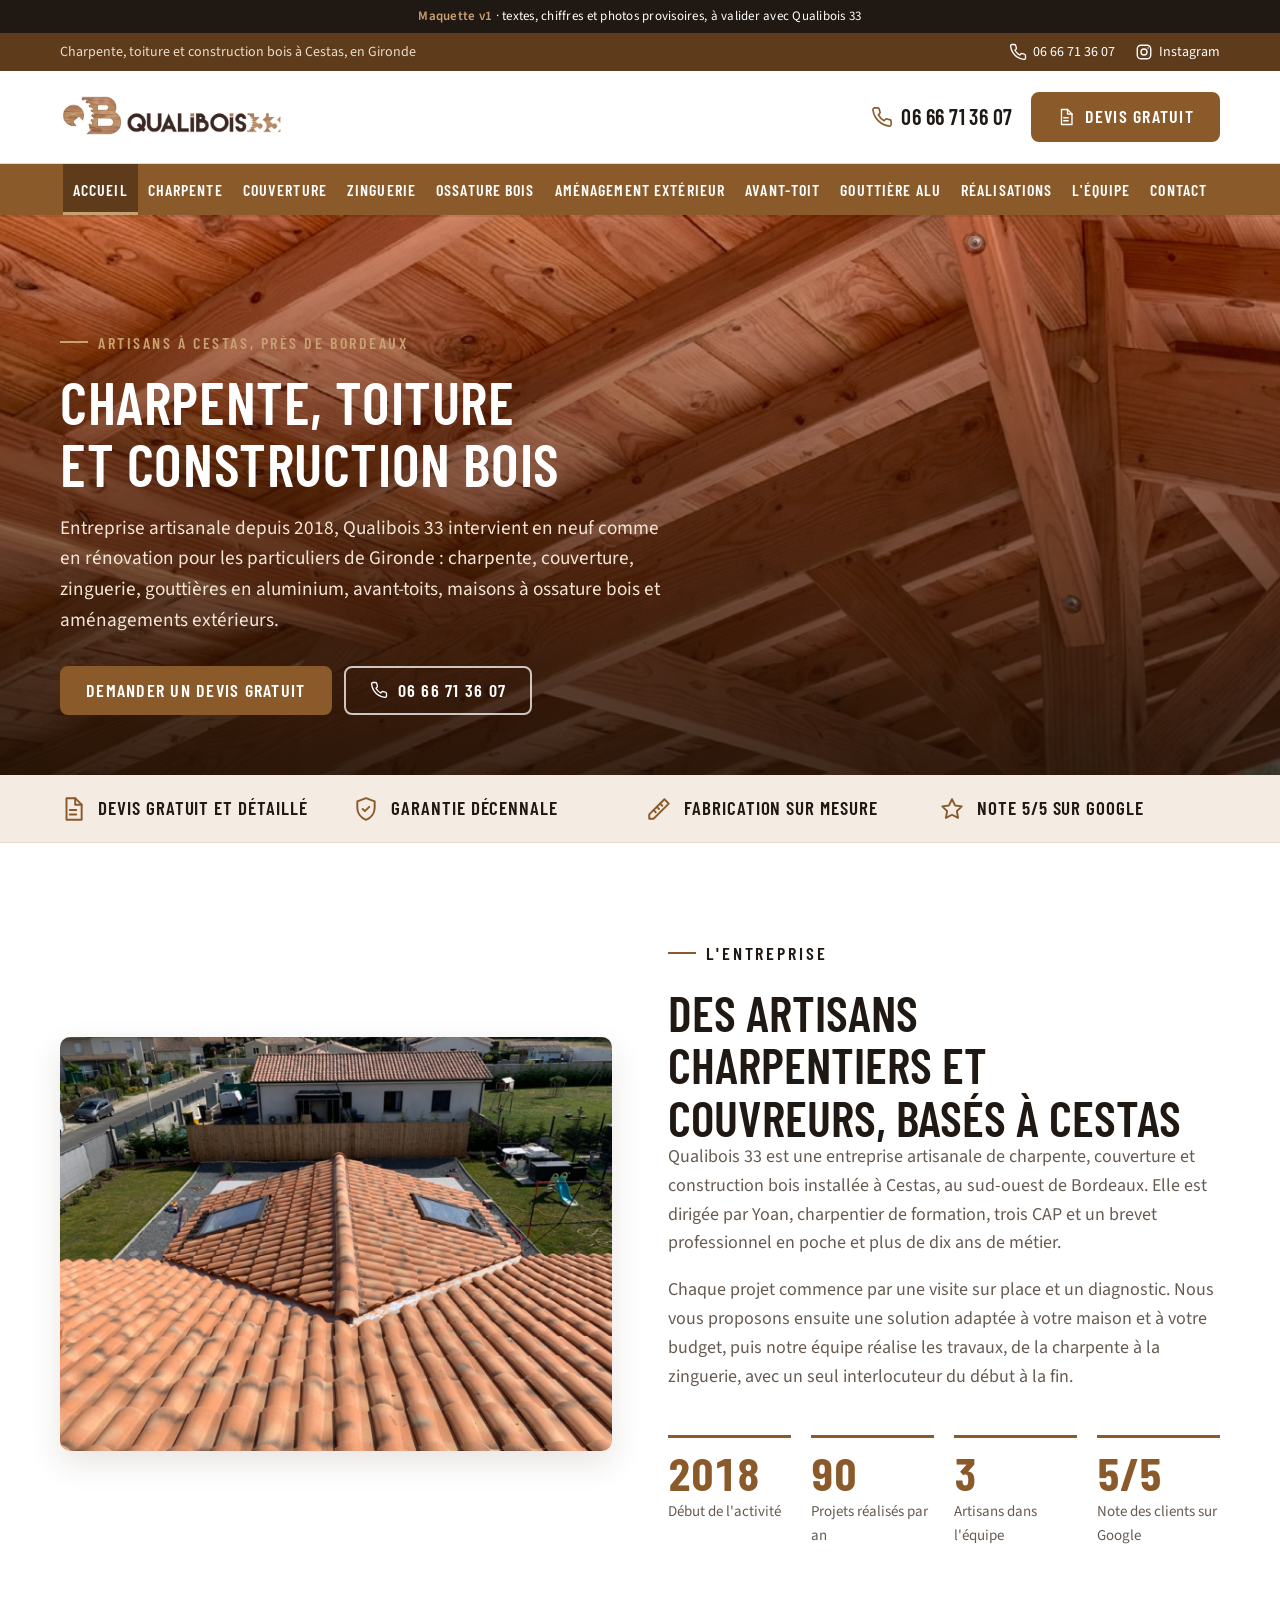
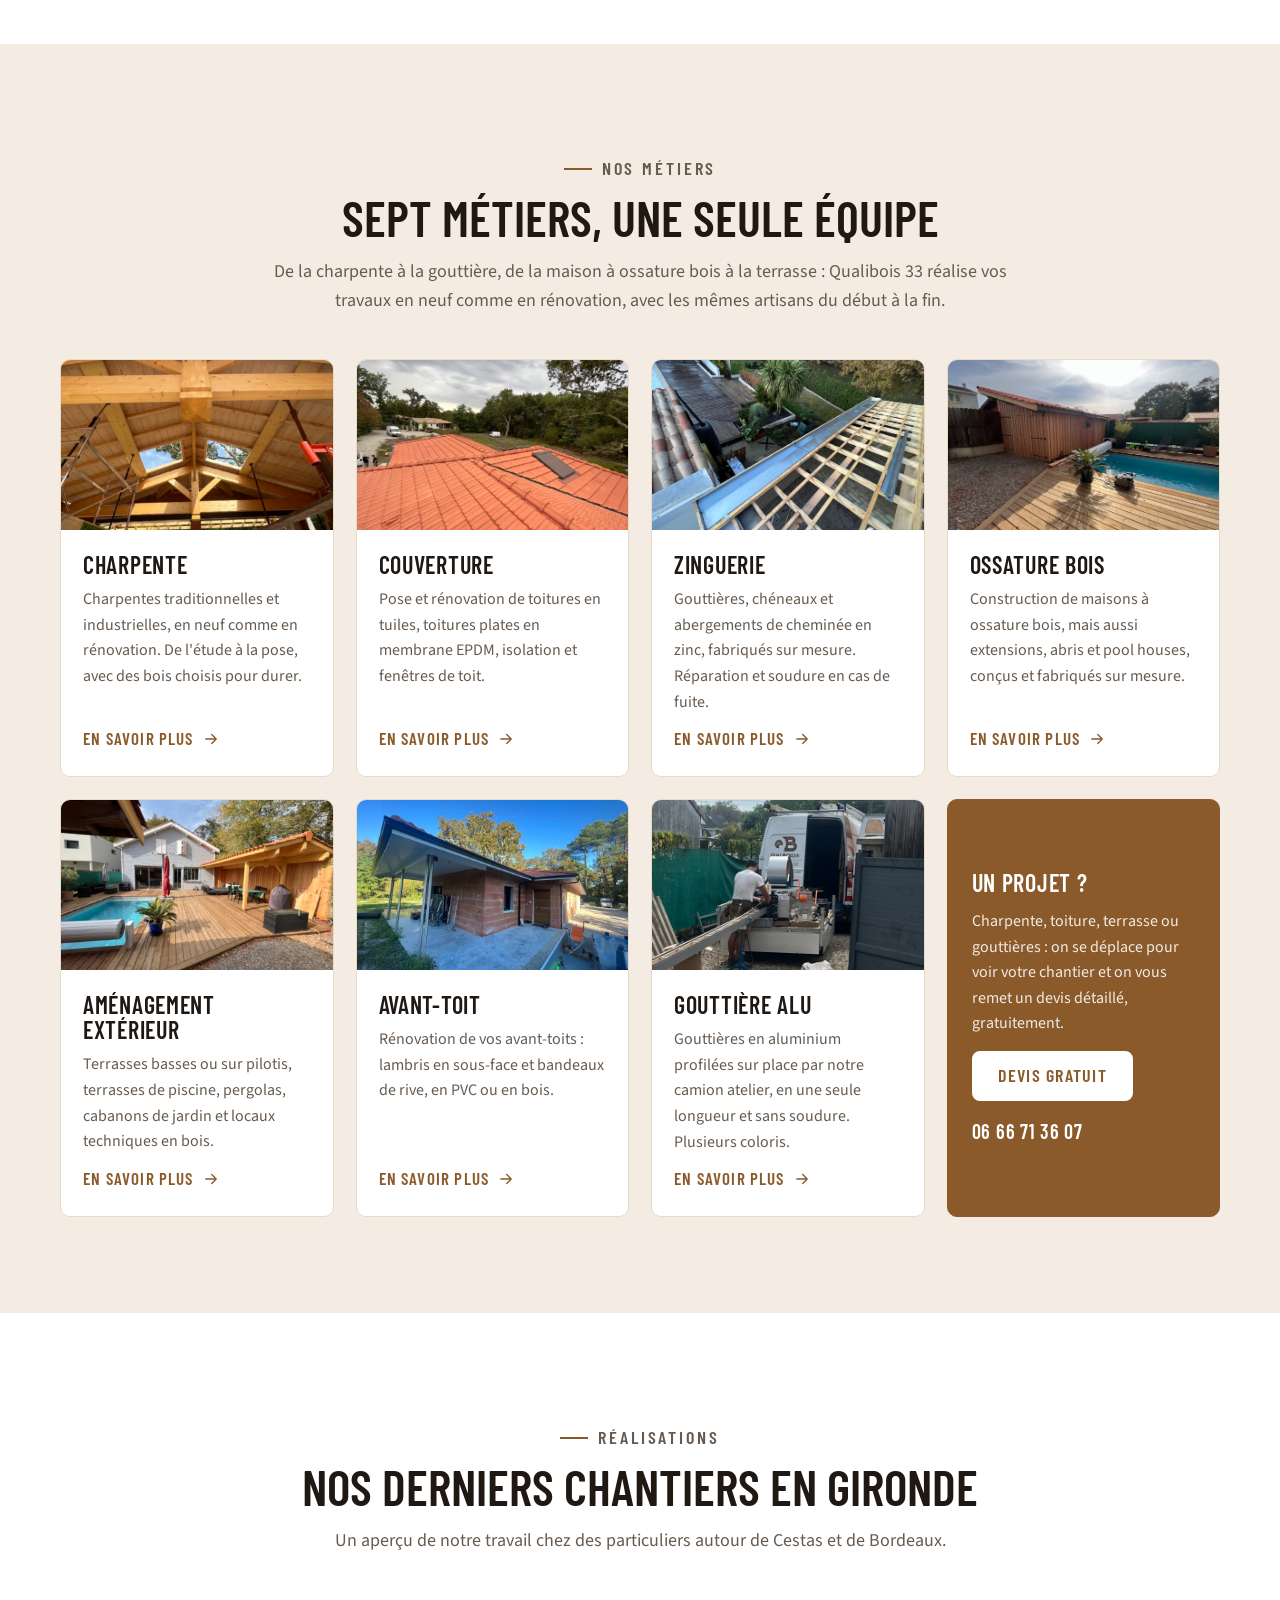
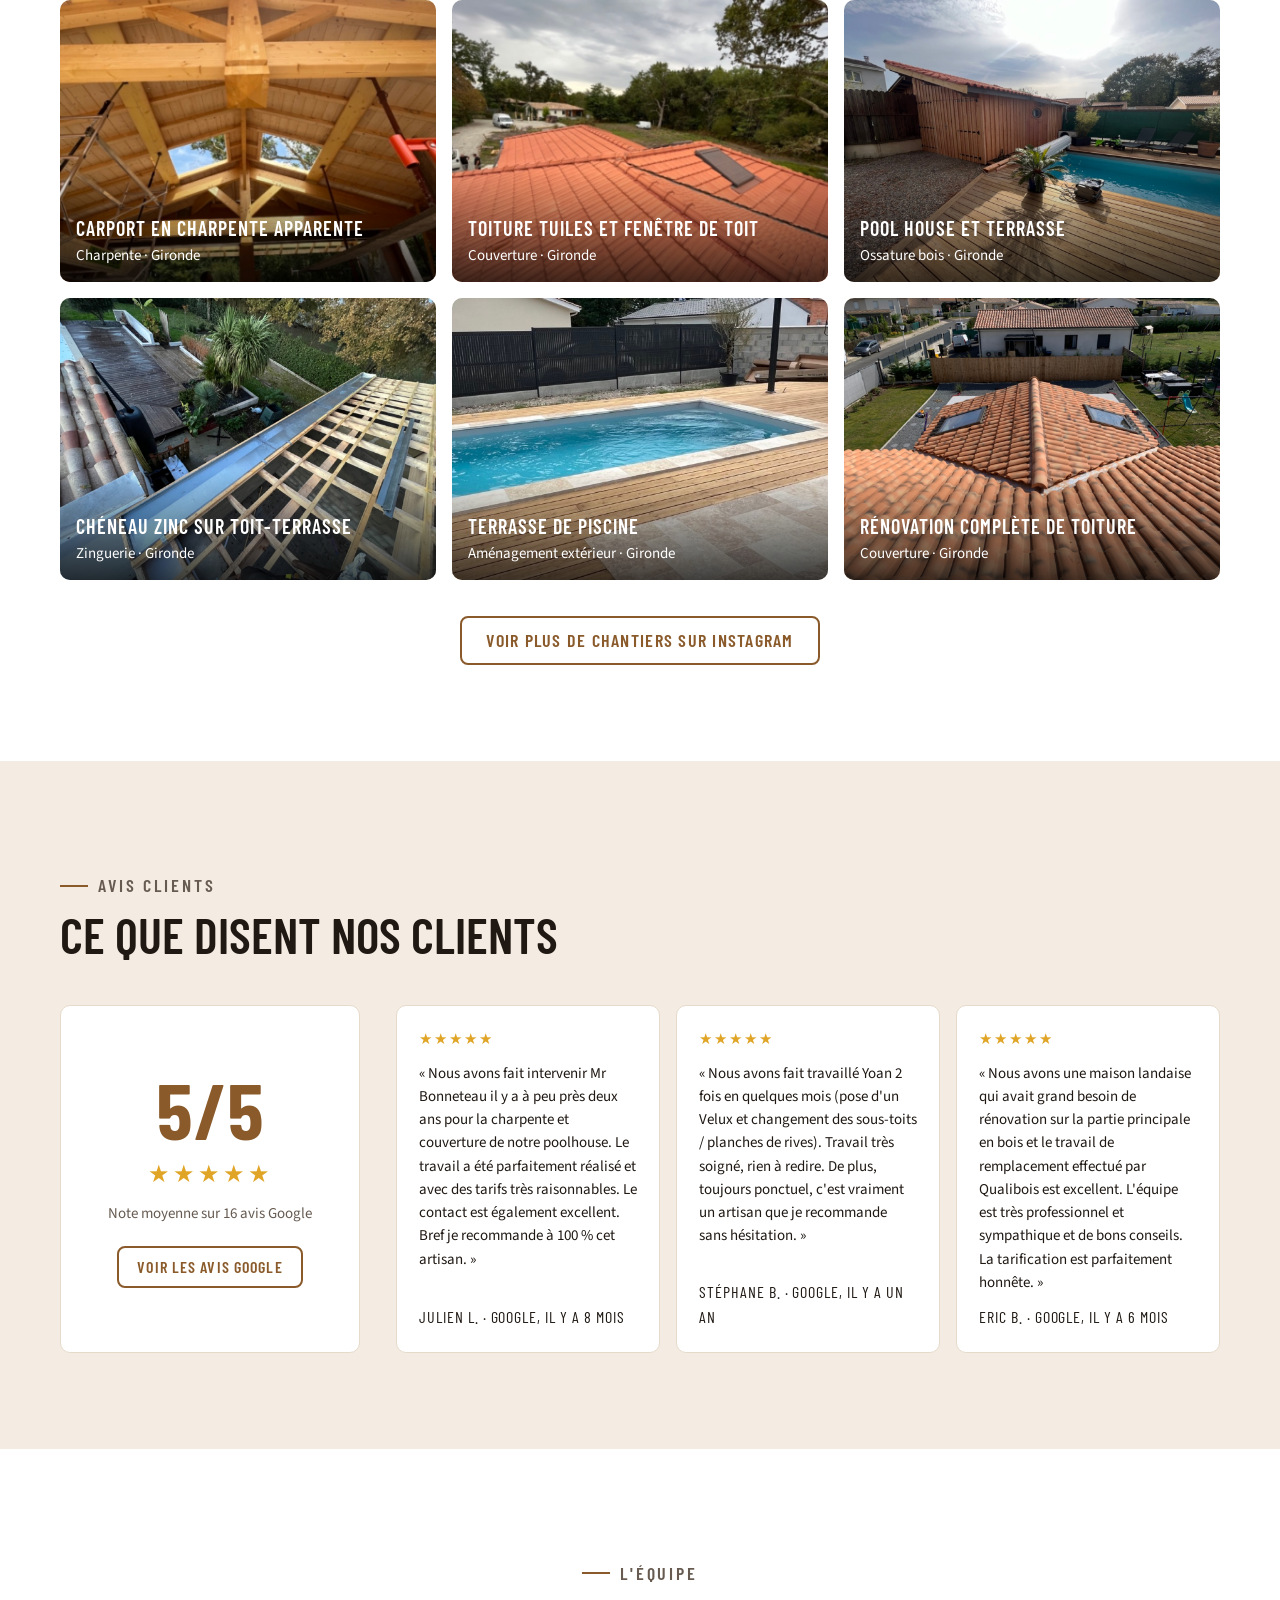
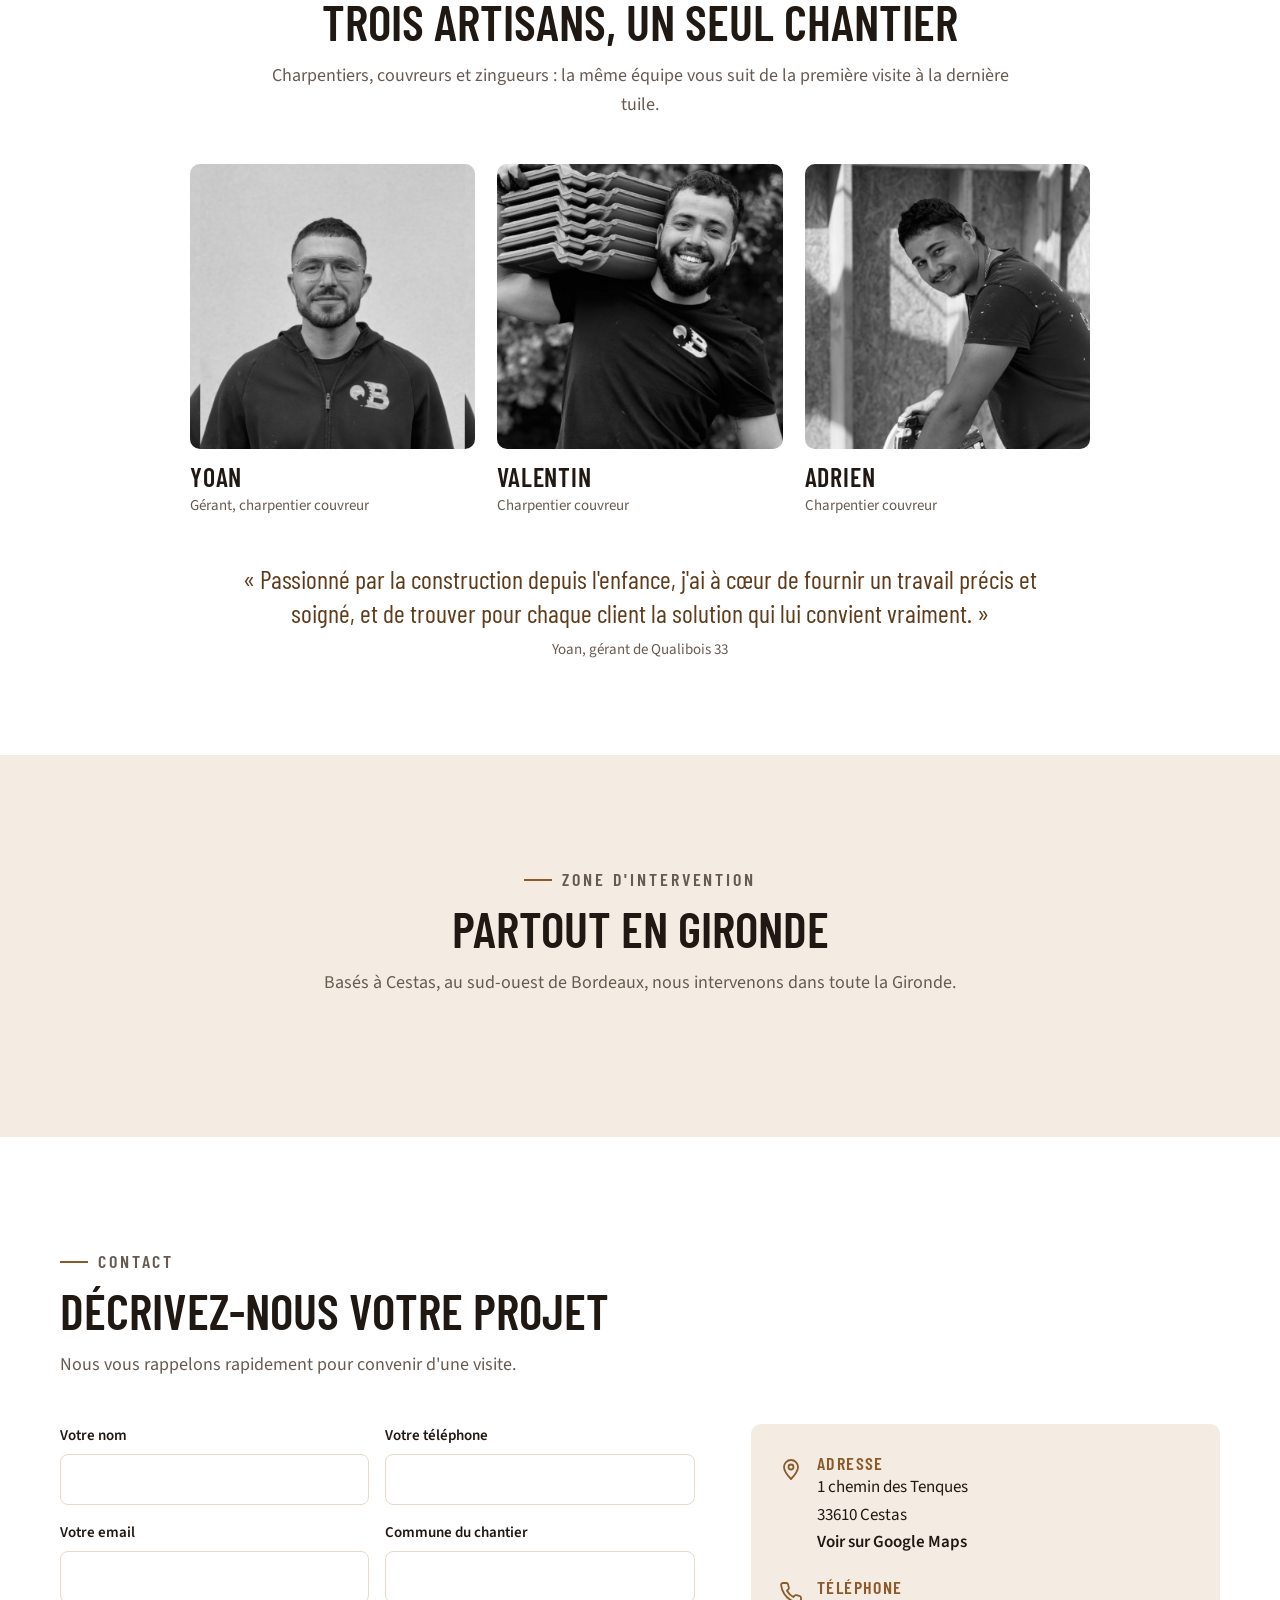
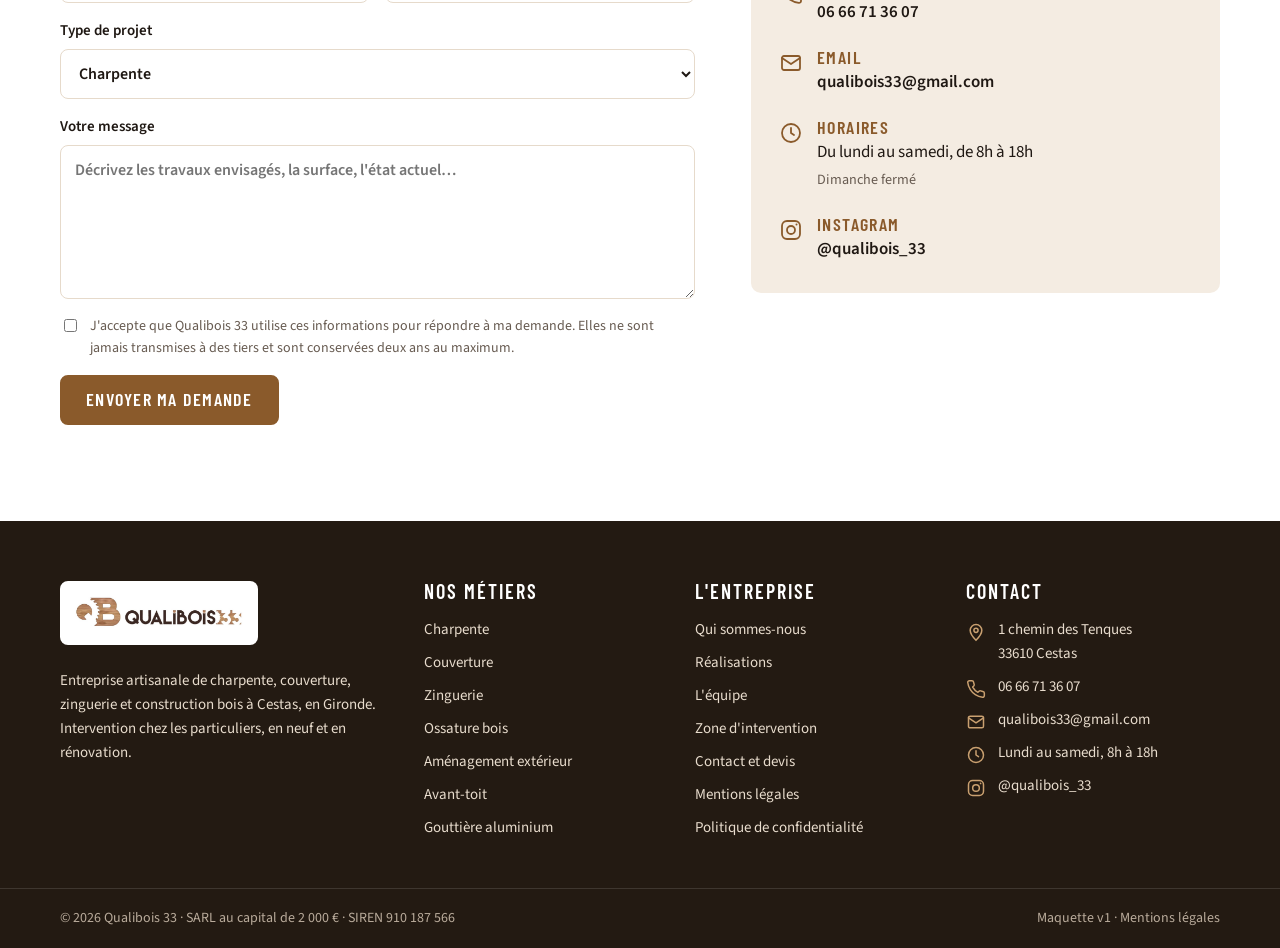
==== commit 3e5dde70: "Vrais avis Google, zone Gironde sans communes, bandeau devis retiré Co-Authored-By: Claude Opus 5.5 " ====
--- a/site/index.html
+++ b/site/index.html
@@ -17,7 +17,7 @@
 <link rel="stylesheet" href="https://fonts.googleapis.com/css2?family=Barlow+Condensed:wght@500;600;700&family=Source+Sans+3:ital,wght@0,400;0,600;1,400&display=swap">
 <link rel="stylesheet" href="css/style.css">
 <script type="application/ld+json">
-{"@context":"https://schema.org","@type":"RoofingContractor","name":"Qualibois 33","url":"https://qualibois33.com/","telephone":"+33666713607","email":"qualibois33@gmail.com","address":{"@type":"PostalAddress","streetAddress":"1 chemin des Tenques","postalCode":"33610","addressLocality":"Cestas","addressCountry":"FR"},"areaServed":"Gironde","openingHoursSpecification":{"@type":"OpeningHoursSpecification","dayOfWeek":["Monday","Tuesday","Wednesday","Thursday","Friday","Saturday"],"opens":"08:00","closes":"18:00"},"sameAs":["https://www.instagram.com/qualibois_33/"]}
+{"@context":"https://schema.org","@type":"RoofingContractor","name":"Qualibois 33","url":"https://qualibois33.com/","telephone":"+33666713607","email":"qualibois33@gmail.com","address":{"@type":"PostalAddress","streetAddress":"1 chemin des Tenques","postalCode":"33610","addressLocality":"Cestas","addressCountry":"FR"},"areaServed":"Gironde","aggregateRating":{"@type":"AggregateRating","ratingValue":"5","reviewCount":"16"},"openingHoursSpecification":{"@type":"OpeningHoursSpecification","dayOfWeek":["Monday","Tuesday","Wednesday","Thursday","Friday","Saturday"],"opens":"08:00","closes":"18:00"},"sameAs":["https://www.instagram.com/qualibois_33/"]}
 </script>
 </head>
 <body>
@@ -225,13 +225,13 @@
       <div class="note">
         <strong>5/5</strong>
         <div class="etoiles" aria-label="5 étoiles sur 5">★★★★★</div>
-        <p>Note moyenne des avis publiés sur Google</p>
-        <a class="btn btn-contour sombre" href="https://www.google.com/maps/search/Qualibois+33+Cestas" target="_blank" rel="noopener">Voir les avis Google</a>
+        <p>Note moyenne sur 16 avis Google</p>
+        <a class="btn btn-contour sombre" href="https://maps.google.com/?cid=297646656179999719" target="_blank" rel="noopener">Voir les avis Google</a>
       </div>
       <div class="avis-liste">
-        <div class="avis-carte"><div class="etoiles">★★★★★</div><em>Emplacement d'un avis client. Les avis publiés sur la fiche Google de Qualibois 33 s'afficheront ici, avec le prénom et la date.</em><span class="auteur">Prénom N. · Google</span></div>
-        <div class="avis-carte"><div class="etoiles">★★★★★</div><em>Emplacement d'un avis client. Les avis publiés sur la fiche Google de Qualibois 33 s'afficheront ici, avec le prénom et la date.</em><span class="auteur">Prénom N. · Google</span></div>
-        <div class="avis-carte"><div class="etoiles">★★★★★</div><em>Emplacement d'un avis client. Les avis publiés sur la fiche Google de Qualibois 33 s'afficheront ici, avec le prénom et la date.</em><span class="auteur">Prénom N. · Google</span></div>
+        <div class="avis-carte"><div class="etoiles" aria-label="5 étoiles sur 5">★★★★★</div><p>« Nous avons fait intervenir Mr Bonneteau il y a à peu près deux ans pour la charpente et couverture de notre poolhouse. Le travail a été parfaitement réalisé et avec des tarifs très raisonnables. Le contact est également excellent. Bref je recommande à 100 % cet artisan. »</p><span class="auteur">Julien L. · Google, il y a 8 mois</span></div>
+        <div class="avis-carte"><div class="etoiles" aria-label="5 étoiles sur 5">★★★★★</div><p>« Nous avons fait travaillé Yoan 2 fois en quelques mois (pose d'un Velux et changement des sous-toits / planches de rives). Travail très soigné, rien à redire. De plus, toujours ponctuel, c'est vraiment un artisan que je recommande sans hésitation. »</p><span class="auteur">Stéphane B. · Google, il y a un an</span></div>
+        <div class="avis-carte"><div class="etoiles" aria-label="5 étoiles sur 5">★★★★★</div><p>« Nous avons une maison landaise qui avait grand besoin de rénovation sur la partie principale en bois et le travail de remplacement effectué par Qualibois est excellent. L'équipe est très professionnel et sympathique et de bons conseils. La tarification est parfaitement honnête. »</p><span class="auteur">Eric B. · Google, il y a 6 mois</span></div>
       </div>
     </div>
   </div>
@@ -254,45 +254,12 @@
 </section>
 
 <section class="section sable" id="zone">
-  <div class="container zone">
-    <div>
+  <div class="container">
+    <div class="entete-section centre">
       <p class="kicker">Zone d'intervention</p>
-      <h2 class="titre">Cestas, Bordeaux et toute la Gironde</h2>
-      <p>Basés à Cestas, nous intervenons chaque jour dans un rayon d'environ 30 km, et plus loin en Gironde selon le projet.</p>
-      <div class="communes">
-        <span class="ici">Cestas</span><span>Canéjan</span><span>Pessac</span><span>Gradignan</span><span>Léognan</span><span>Talence</span><span>Mérignac</span><span>Villenave-d'Ornon</span><span>Saint-Jean-d'Illac</span><span>Marcheprime</span><span>Le Barp</span><span>Bordeaux</span><span>Bassin d'Arcachon</span>
-      </div>
-    </div>
-    <div class="carte-zone">
-      <svg viewBox="0 0 420 300" role="img" aria-label="Carte schématique de la zone d'intervention autour de Cestas">
-        <g fill="none" stroke="#E6DACB" stroke-width="1.5">
-          <circle cx="170" cy="170" r="40"/><circle cx="170" cy="170" r="80"/><circle cx="170" cy="170" r="120"/>
-        </g>
-        <g font-family="Source Sans 3, Arial, sans-serif" font-size="11" fill="#675B51">
-          <text x="214" y="166">10 km</text><text x="254" y="166">20 km</text><text x="294" y="166">30 km</text>
-        </g>
-        <g fill="#C9A070">
-          <circle cx="212" cy="128" r="4"/><circle cx="185" cy="135" r="4"/><circle cx="175" cy="122" r="4"/><circle cx="200" cy="155" r="4"/><circle cx="172" cy="154" r="4"/><circle cx="200" cy="185" r="4"/><circle cx="222" cy="165" r="4"/><circle cx="140" cy="142" r="4"/><circle cx="135" cy="205" r="4"/><circle cx="165" cy="218" r="4"/><circle cx="34" cy="182" r="4"/>
-        </g>
-        <g font-family="Source Sans 3, Arial, sans-serif" font-size="12" fill="#1F1813">
-          <text x="219" y="124">Bordeaux</text><text x="178" y="117">Mérignac</text><text x="191" y="139">Pessac</text><text x="206" y="159">Gradignan</text><text x="229" y="178">Villenave-d'Ornon</text><text x="206" y="190">Léognan</text><text x="95" y="139">St-Jean-d'Illac</text><text x="88" y="220">Marcheprime</text><text x="171" y="232">Le Barp</text><text x="12" y="200">Bassin d'Arcachon</text>
-        </g>
-        <circle cx="170" cy="170" r="7" fill="#8A5A2B"/>
-        <text x="150" y="155" font-family="Barlow Condensed, Arial Narrow, sans-serif" font-size="18" font-weight="600" fill="#8A5A2B">CESTAS</text>
-        
-      </svg>
-      <p class="legende">Carte schématique, distances approximatives.</p>
-    </div>
-  </div>
-</section>
-
-<section class="cta">
-  <div class="container">
-    <div>
-      <h2>Devis gratuit, parlons de votre projet</h2>
-      <p>Visite sur place, conseils et devis détaillé, sans engagement.</p>
-    </div>
-    <a class="btn btn-blanc" href="#contact">Demander un devis</a>
+      <h2 class="titre">Partout en Gironde</h2>
+      <p>Basés à Cestas, au sud-ouest de Bordeaux, nous intervenons dans toute la Gironde.</p>
+    </div>
   </div>
 </section>
 
--- a/site/css/style.css
+++ b/site/css/style.css
@@ -166,9 +166,9 @@
 .note p{margin:0;color:var(--gris);font-size:15px}
 .note .btn{margin-top:12px;align-self:center;font-size:16px;padding:10px 18px}
 .avis-liste{display:grid;grid-template-columns:repeat(3,1fr);gap:16px}
-.avis-carte{background:#fff;border:1px dashed var(--bois);border-radius:var(--radius);padding:22px;color:var(--gris);font-size:15px;display:flex;flex-direction:column;gap:10px;min-width:0}
+.avis-carte{background:#fff;border:1px solid var(--ligne);border-radius:var(--radius);padding:22px;color:var(--gris);font-size:15px;display:flex;flex-direction:column;gap:10px;min-width:0}
 .avis-carte .etoiles{color:#E0A526;letter-spacing:2px}
-.avis-carte em{display:block}
+.avis-carte p{margin:0;color:var(--encre);font-size:15px;line-height:1.55}
 .avis-carte .auteur{font-family:var(--display);text-transform:uppercase;letter-spacing:.06em;font-size:16px;color:var(--encre);margin-top:auto}
 
 /* Équipe */
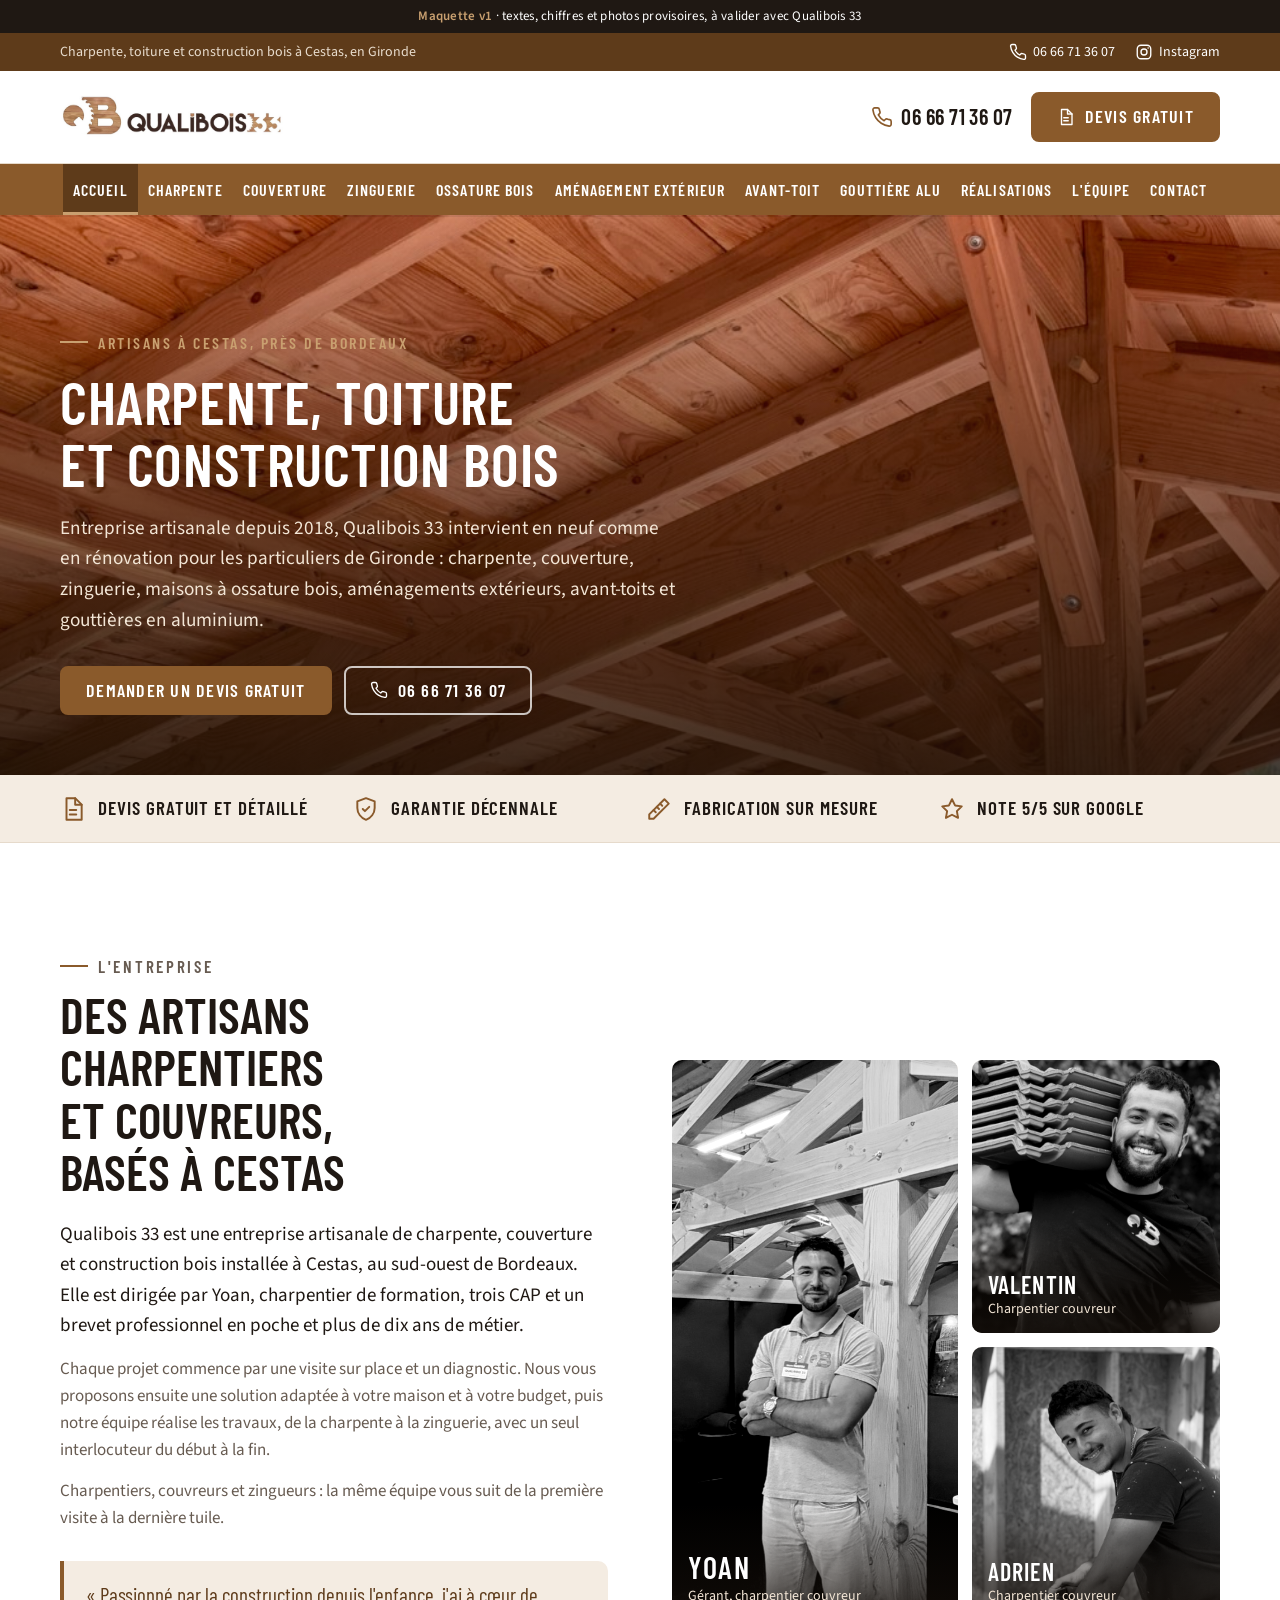
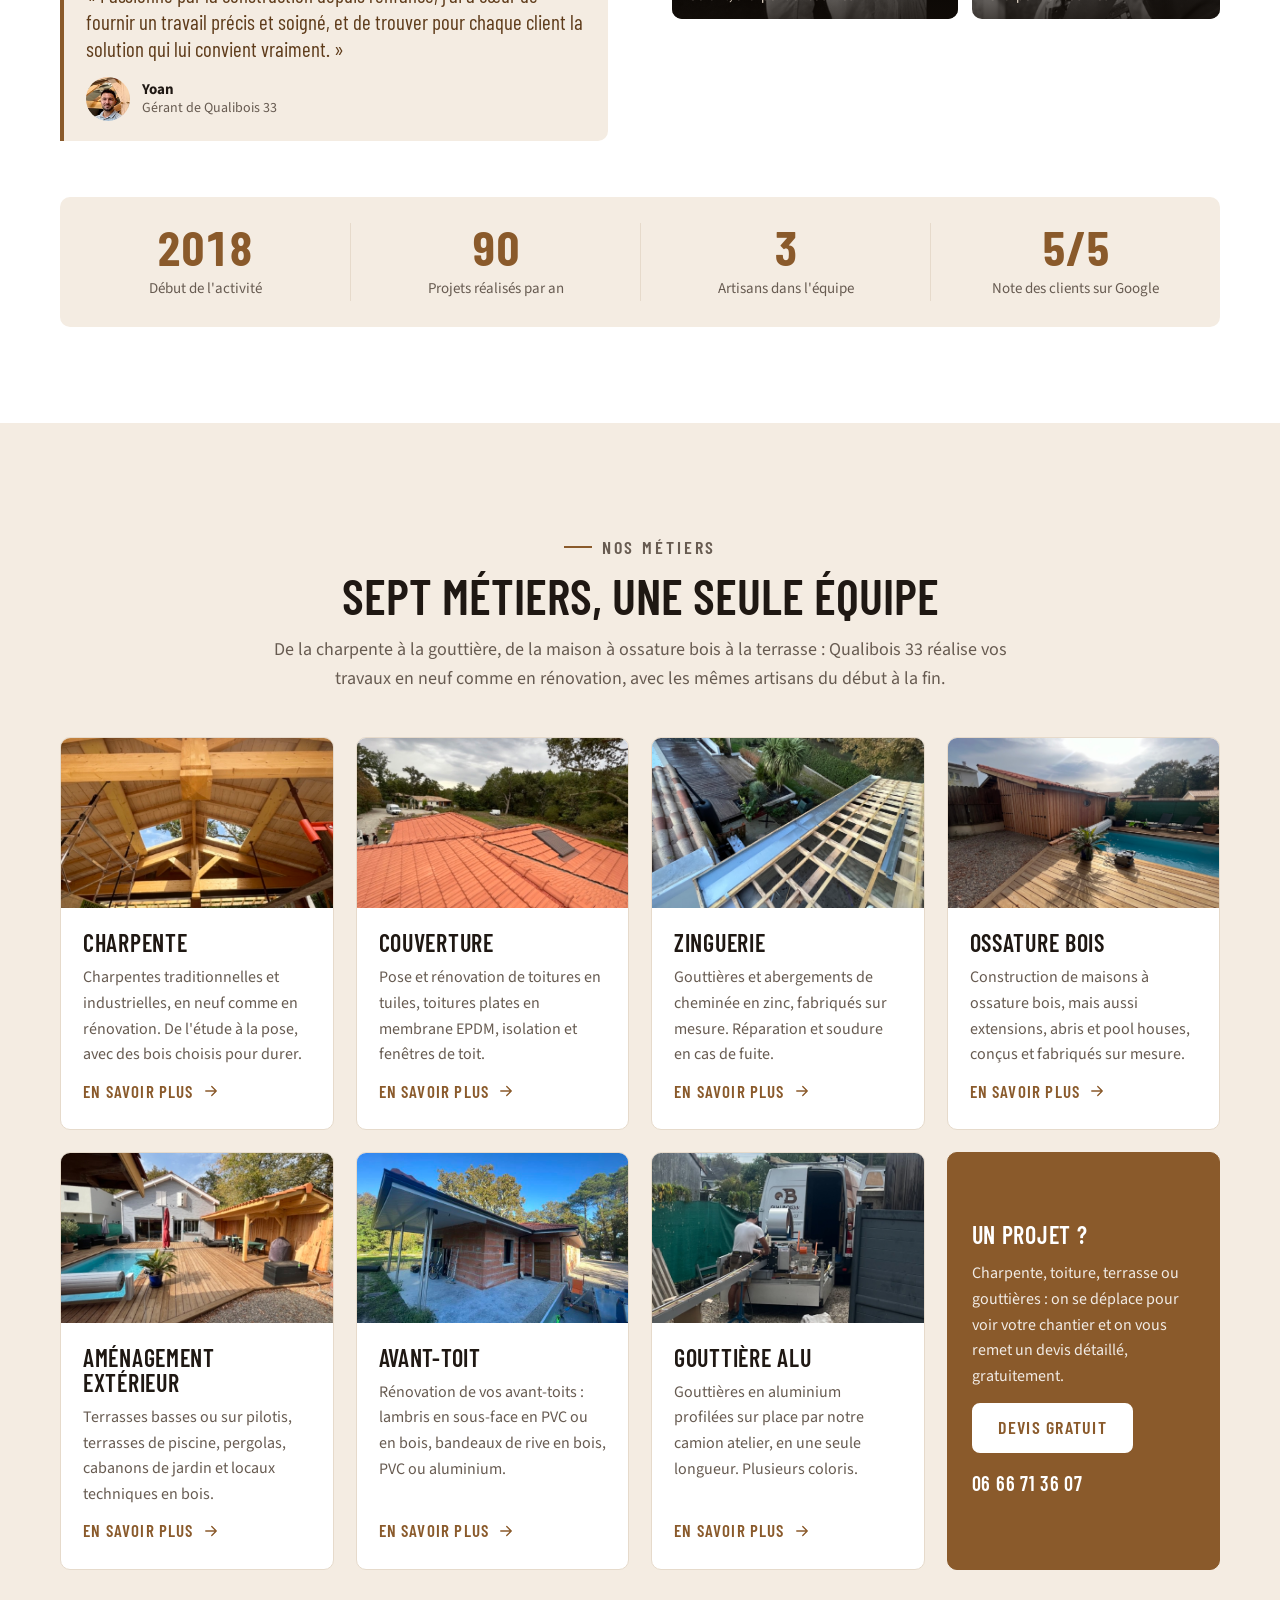
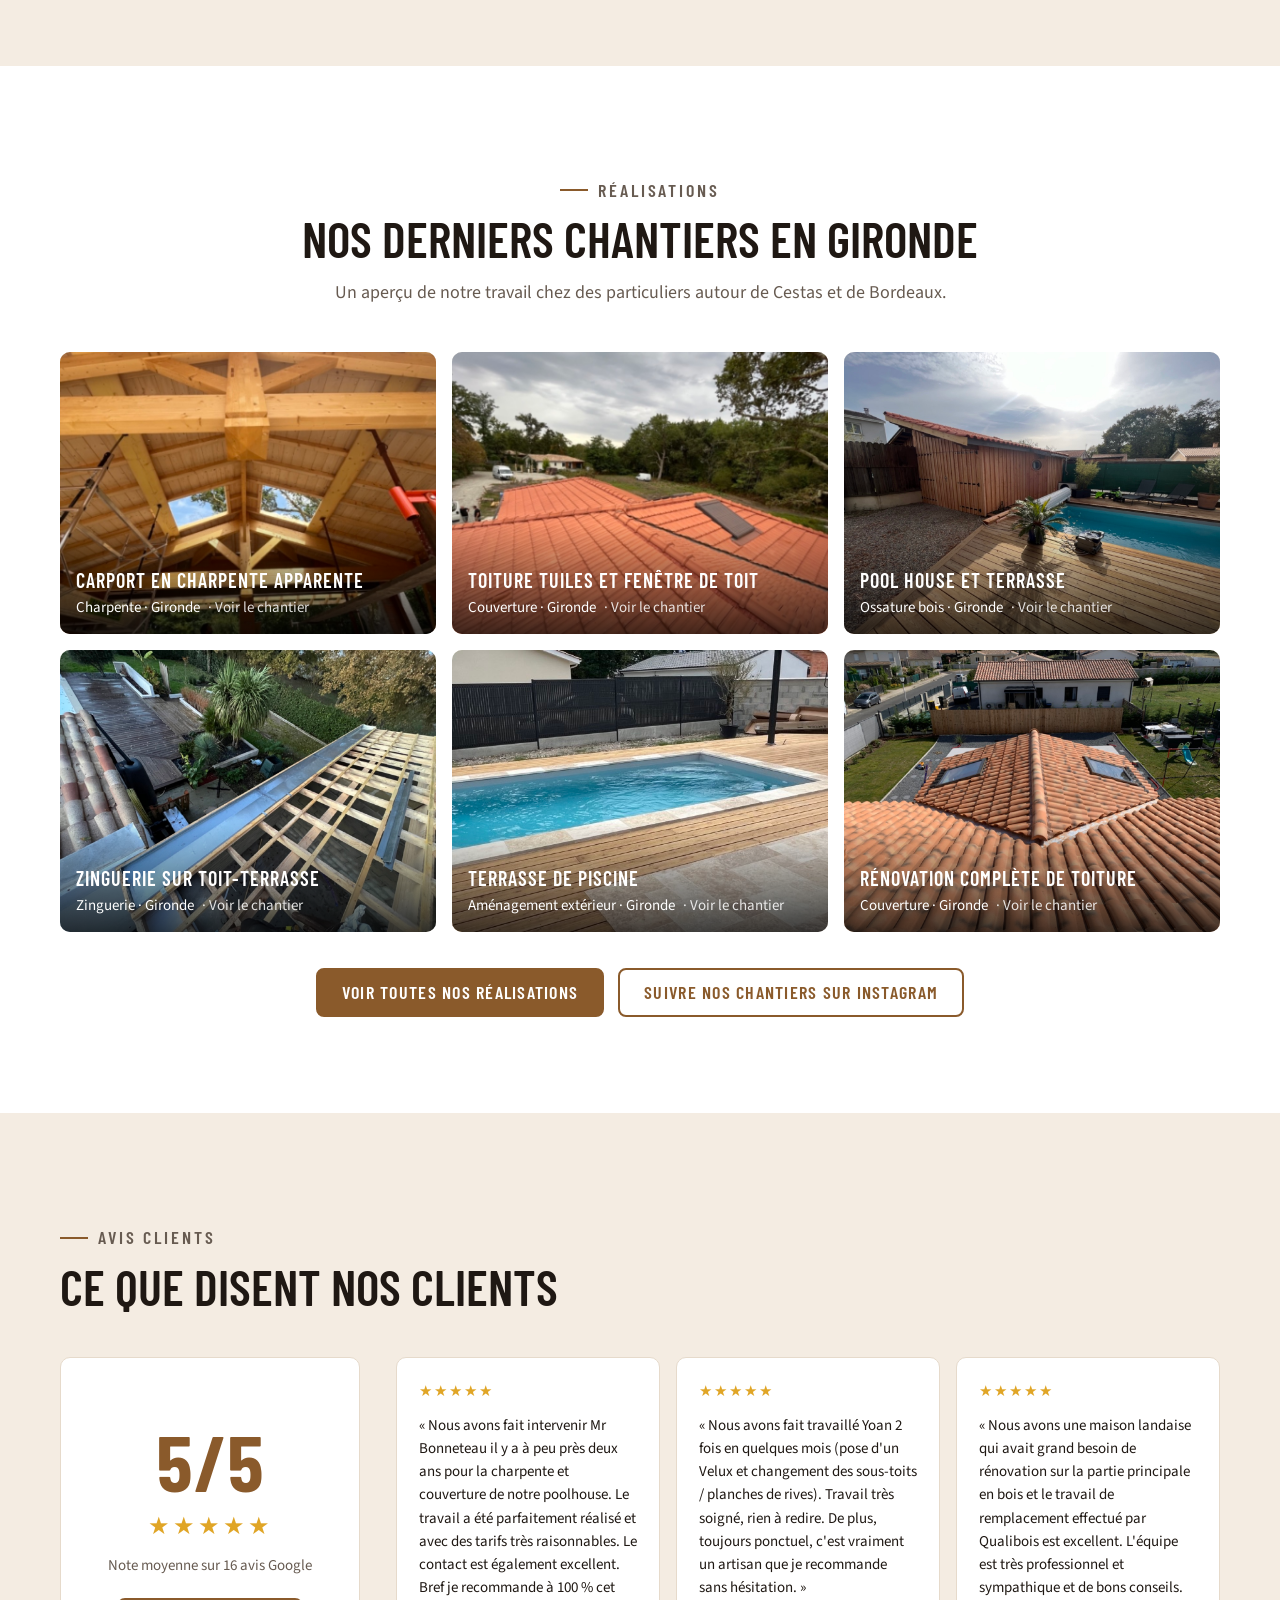
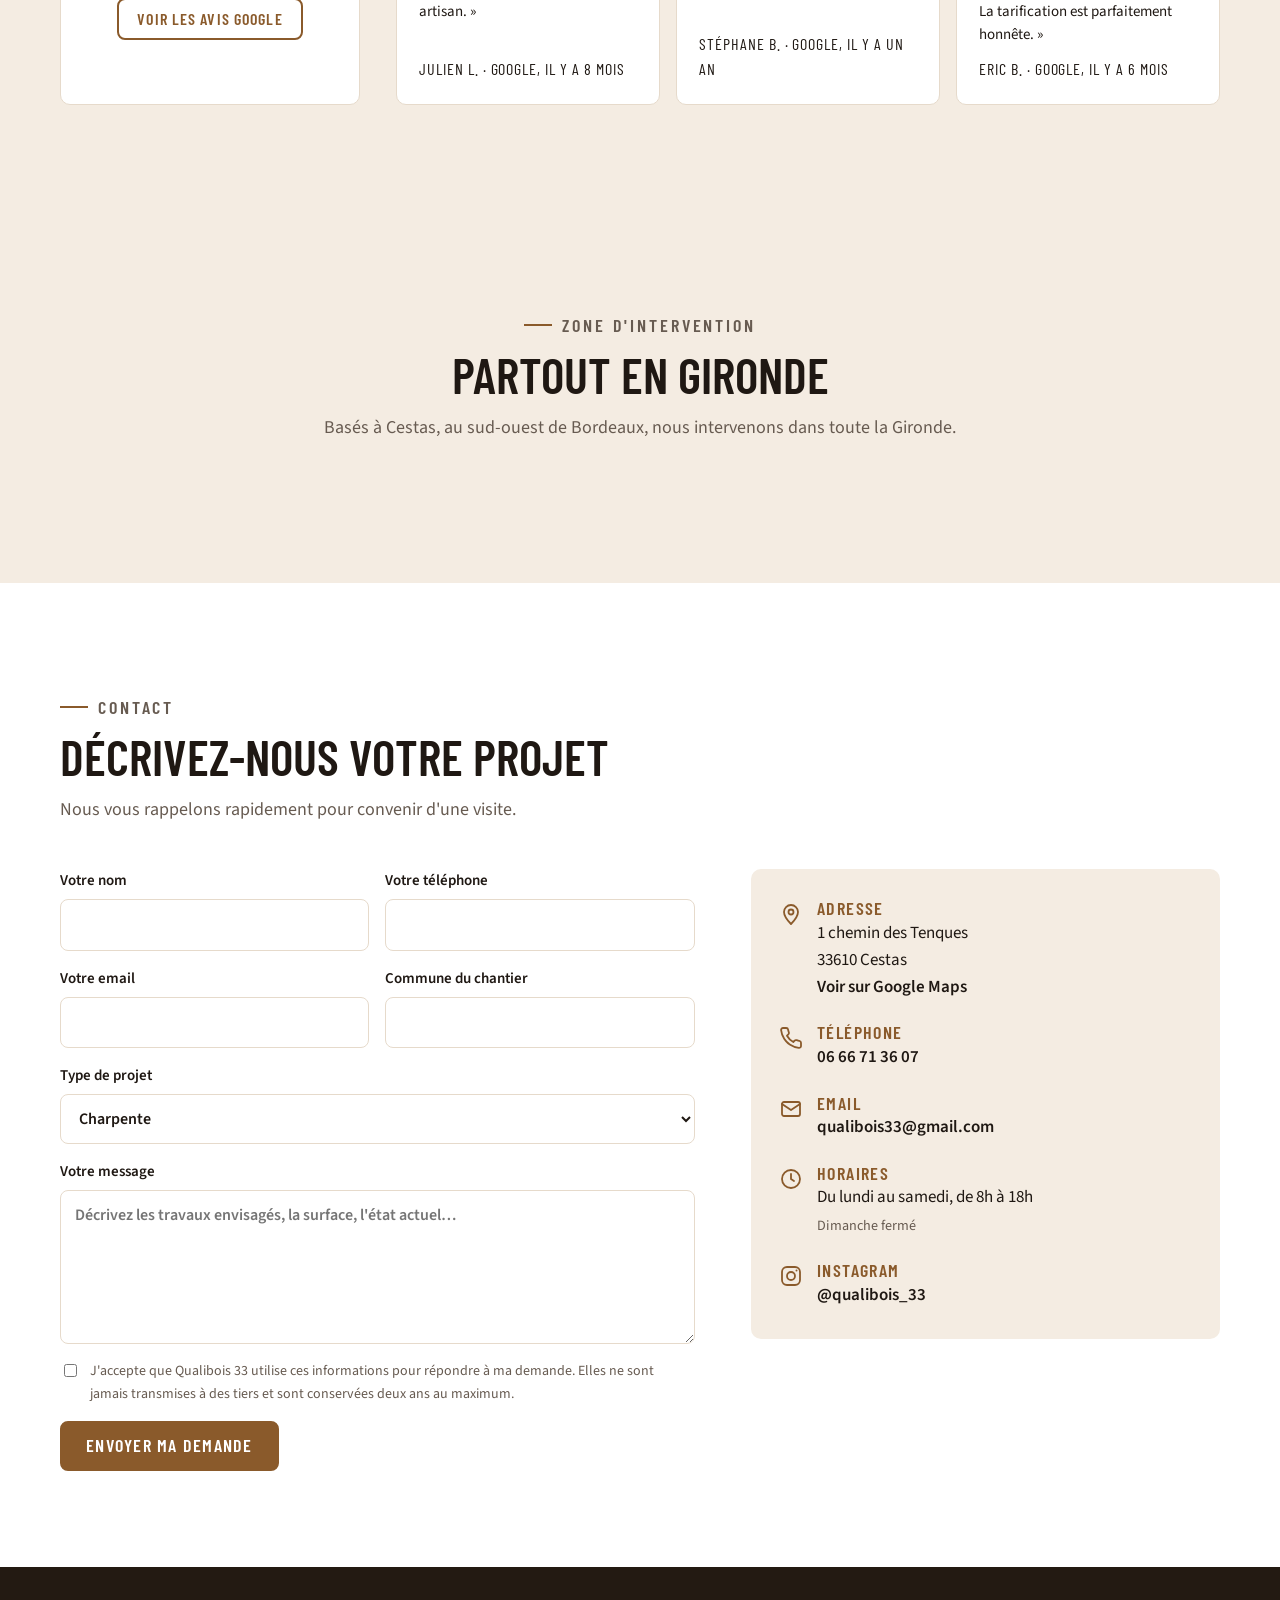
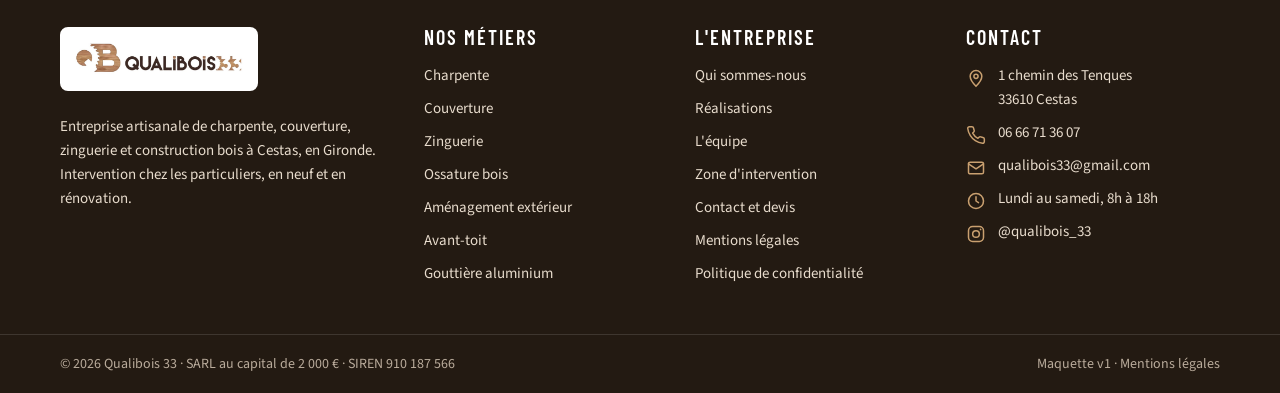
==== commit 8b2a242f: "Retours du 06/11 : textes métiers, page Réalisations, section entreprise et équipe, nouvelles photos" ====
--- a/site/index.html
+++ b/site/index.html
@@ -70,7 +70,7 @@
     <li><a href="amenagement-exterieur.html">Aménagement extérieur</a></li>
     <li><a href="avant-toit.html">Avant-toit</a></li>
     <li><a href="gouttiere-aluminium.html">Gouttière alu</a></li>
-    <li><a href="#realisations">Réalisations</a></li>
+    <li><a href="realisations.html">Réalisations</a></li>
     <li><a href="#equipe">L'équipe</a></li>
     <li><a href="#contact">Contact</a></li>
   </ul>
@@ -83,7 +83,7 @@
   <div class="container">
     <p class="kicker">Artisans à Cestas, près de Bordeaux</p>
     <h1 id="titre-hero">Charpente, toiture et construction bois</h1>
-    <p class="sous">Entreprise artisanale depuis 2018, Qualibois 33 intervient en neuf comme en rénovation pour les particuliers de Gironde : charpente, couverture, zinguerie, gouttières en aluminium, avant-toits, maisons à ossature bois et aménagements extérieurs.</p>
+    <p class="sous">Entreprise artisanale depuis 2018, Qualibois 33 intervient en neuf comme en rénovation pour les particuliers de Gironde : charpente, couverture, zinguerie, maisons à ossature bois, aménagements extérieurs, avant-toits et gouttières en aluminium.</p>
     <div class="actions">
       <a class="btn btn-plein" href="#contact">Demander un devis gratuit</a>
       <a class="btn btn-contour" href="tel:+33666713607"><svg class="ico"><use href="#i-tel"/></svg>06 66 71 36 07</a>
@@ -102,20 +102,31 @@
   </div>
 </div>
 
-<section class="section" id="entreprise">
-  <div class="container presentation">
-    <div class="photo"><img src="img/couverture-toiture-tuiles.jpg" alt="Toiture en tuiles neuve avec fenêtres de toit, réalisée par Qualibois 33 en Gironde" loading="lazy"></div>
-    <div class="texte">
-      <p class="kicker">L'entreprise</p>
-      <h2 class="titre">Des artisans charpentiers et couvreurs, basés à Cestas</h2>
-      <p>Qualibois 33 est une entreprise artisanale de charpente, couverture et construction bois installée à Cestas, au sud-ouest de Bordeaux. Elle est dirigée par Yoan, charpentier de formation, trois CAP et un brevet professionnel en poche et plus de dix ans de métier.</p>
-      <p>Chaque projet commence par une visite sur place et un diagnostic. Nous vous proposons ensuite une solution adaptée à votre maison et à votre budget, puis notre équipe réalise les travaux, de la charpente à la zinguerie, avec un seul interlocuteur du début à la fin.</p>
-      <div class="chiffres">
-        <div class="chiffre"><strong>2018</strong><span>Début de l'activité</span></div>
-        <div class="chiffre"><strong>90</strong><span>Projets réalisés par an</span></div>
-        <div class="chiffre"><strong>3</strong><span>Artisans dans l'équipe</span></div>
-        <div class="chiffre"><strong>5/5</strong><span>Note des clients sur Google</span></div>
-      </div>
+<section class="section apropos" id="entreprise">
+  <div class="container">
+    <div class="ap-grille">
+      <div class="ap-texte">
+        <p class="kicker">L'entreprise</p>
+        <h2 class="titre">Des artisans charpentiers et couvreurs, basés à Cestas</h2>
+        <p class="ap-lead">Qualibois 33 est une entreprise artisanale de charpente, couverture et construction bois installée à Cestas, au sud-ouest de Bordeaux. Elle est dirigée par Yoan, charpentier de formation, trois CAP et un brevet professionnel en poche et plus de dix ans de métier.</p>
+        <p>Chaque projet commence par une visite sur place et un diagnostic. Nous vous proposons ensuite une solution adaptée à votre maison et à votre budget, puis notre équipe réalise les travaux, de la charpente à la zinguerie, avec un seul interlocuteur du début à la fin.</p>
+        <p>Charpentiers, couvreurs et zingueurs : la même équipe vous suit de la première visite à la dernière tuile.</p>
+        <blockquote class="ap-citation">
+          <p>« Passionné par la construction depuis l'enfance, j'ai à cœur de fournir un travail précis et soigné, et de trouver pour chaque client la solution qui lui convient vraiment. »</p>
+          <footer><img src="img/yoan-visage.jpg" alt="" width="44" height="44" loading="lazy"><span><strong>Yoan</strong>Gérant de Qualibois 33</span></footer>
+        </blockquote>
+      </div>
+      <div class="ap-equipe" id="equipe" aria-label="L'équipe">
+        <figure class="ap-membre ap-gerant"><img src="img/equipe-yoan-stand.jpg" alt="Yoan, gérant de Qualibois 33, devant une charpente traditionnelle sur le stand Qualibois" loading="lazy"><figcaption><strong>Yoan</strong>Gérant, charpentier couvreur</figcaption></figure>
+        <figure class="ap-membre"><img src="img/equipe-valentin.jpg" alt="Valentin, charpentier couvreur" loading="lazy"><figcaption><strong>Valentin</strong>Charpentier couvreur</figcaption></figure>
+        <figure class="ap-membre"><img src="img/equipe-adrien.jpg" alt="Adrien, charpentier couvreur" loading="lazy"><figcaption><strong>Adrien</strong>Charpentier couvreur</figcaption></figure>
+      </div>
+    </div>
+    <div class="ap-chiffres">
+      <div class="ap-chiffre"><strong>2018</strong><span>Début de l'activité</span></div>
+      <div class="ap-chiffre"><strong>90</strong><span>Projets réalisés par an</span></div>
+      <div class="ap-chiffre"><strong>3</strong><span>Artisans dans l'équipe</span></div>
+      <div class="ap-chiffre"><strong>5/5</strong><span>Note des clients sur Google</span></div>
     </div>
   </div>
 </section>
@@ -145,10 +156,10 @@
         </div>
       </article>
       <article class="carte">
-        <div class="visuel"><img src="img/zinguerie-cheneau-zinc.jpg" alt="Chéneau en zinc posé sur un toit-terrasse" loading="lazy"></div>
+        <div class="visuel"><img src="img/zinguerie-cheneau-zinc.jpg" alt="Zinguerie posée sur un toit-terrasse" loading="lazy"></div>
         <div class="corps">
           <h3><a href="zinguerie.html">Zinguerie</a></h3>
-          <p>Gouttières, chéneaux et abergements de cheminée en zinc, fabriqués sur mesure. Réparation et soudure en cas de fuite.</p>
+          <p>Gouttières et abergements de cheminée en zinc, fabriqués sur mesure. Réparation et soudure en cas de fuite.</p>
           <a class="lien" href="zinguerie.html">En savoir plus <svg class="ico"><use href="#i-fleche"/></svg></a>
         </div>
       </article>
@@ -172,7 +183,7 @@
         <div class="visuel"><img src="img/gouttiere-03.jpg" alt="Avant-toit avec sous-face et bandeau de rive blancs" loading="lazy"></div>
         <div class="corps">
           <h3><a href="avant-toit.html">Avant-toit</a></h3>
-          <p>Rénovation de vos avant-toits : lambris en sous-face et bandeaux de rive, en PVC ou en bois.</p>
+          <p>Rénovation de vos avant-toits : lambris en sous-face en PVC ou en bois, bandeaux de rive en bois, PVC ou aluminium.</p>
           <a class="lien" href="avant-toit.html">En savoir plus <svg class="ico"><use href="#i-fleche"/></svg></a>
         </div>
       </article>
@@ -180,7 +191,7 @@
         <div class="visuel"><img src="img/gouttiere-camion-atelier-1030.jpg" alt="Le camion atelier de Qualibois 33 avec sa profileuse à gouttières" loading="lazy"></div>
         <div class="corps">
           <h3><a href="gouttiere-aluminium.html">Gouttière alu</a></h3>
-          <p>Gouttières en aluminium profilées sur place par notre camion atelier, en une seule longueur et sans soudure. Plusieurs coloris.</p>
+          <p>Gouttières en aluminium profilées sur place par notre camion atelier, en une seule longueur. Plusieurs coloris.</p>
           <a class="lien" href="gouttiere-aluminium.html">En savoir plus <svg class="ico"><use href="#i-fleche"/></svg></a>
         </div>
       </article>
@@ -204,14 +215,14 @@
       <p>Un aperçu de notre travail chez des particuliers autour de Cestas et de Bordeaux.</p>
     </div>
     <div class="galerie">
-      <figure><img src="img/charpente-carport.jpg" alt="Carport en charpente bois apparente" loading="lazy"><figcaption><strong>Carport en charpente apparente</strong>Charpente · Gironde</figcaption></figure>
-      <figure><img src="img/couverture-fenetre-toit.jpg" alt="Toiture neuve en tuiles avec fenêtre de toit" loading="lazy"><figcaption><strong>Toiture tuiles et fenêtre de toit</strong>Couverture · Gironde</figcaption></figure>
-      <figure><img src="img/amenagement-pool-house.jpg" alt="Pool house et terrasse en bois autour d'une piscine" loading="lazy"><figcaption><strong>Pool house et terrasse</strong>Ossature bois · Gironde</figcaption></figure>
-      <figure><img src="img/zinguerie-cheneau-zinc.jpg" alt="Chéneau zinc sur un toit-terrasse" loading="lazy"><figcaption><strong>Chéneau zinc sur toit-terrasse</strong>Zinguerie · Gironde</figcaption></figure>
-      <figure><img src="img/amenagement-terrasse-piscine-1500.jpg" alt="Terrasse en bois autour d'une piscine" loading="lazy"><figcaption><strong>Terrasse de piscine</strong>Aménagement extérieur · Gironde</figcaption></figure>
-      <figure><img src="img/couverture-toiture-tuiles.jpg" alt="Toiture en tuiles vue du dessus" loading="lazy"><figcaption><strong>Rénovation complète de toiture</strong>Couverture · Gironde</figcaption></figure>
-    </div>
-    <div class="centre-bouton"><a class="btn btn-contour sombre" href="https://www.instagram.com/qualibois_33/" target="_blank" rel="noopener">Voir plus de chantiers sur Instagram</a></div>
+      <a class="lien-chantier" href="realisations.html#carport-charpente-apparente"><figure><img src="img/charpente-carport.jpg" alt="Carport en charpente bois apparente" loading="lazy"><figcaption><strong>Carport en charpente apparente</strong>Charpente · Gironde<span class="voir">· Voir le chantier</span></figcaption></figure></a>
+      <a class="lien-chantier" href="realisations.html#toiture-fenetre-de-toit"><figure><img src="img/couverture-fenetre-toit.jpg" alt="Toiture neuve en tuiles avec fenêtre de toit" loading="lazy"><figcaption><strong>Toiture tuiles et fenêtre de toit</strong>Couverture · Gironde<span class="voir">· Voir le chantier</span></figcaption></figure></a>
+      <a class="lien-chantier" href="realisations.html#pool-house-terrasse"><figure><img src="img/amenagement-pool-house.jpg" alt="Pool house et terrasse en bois autour d'une piscine" loading="lazy"><figcaption><strong>Pool house et terrasse</strong>Ossature bois · Gironde<span class="voir">· Voir le chantier</span></figcaption></figure></a>
+      <a class="lien-chantier" href="realisations.html#zinguerie-toit-terrasse"><figure><img src="img/zinguerie-cheneau-zinc.jpg" alt="Zinguerie sur un toit-terrasse" loading="lazy"><figcaption><strong>Zinguerie sur toit-terrasse</strong>Zinguerie · Gironde<span class="voir">· Voir le chantier</span></figcaption></figure></a>
+      <a class="lien-chantier" href="realisations.html#terrasse-piscine"><figure><img src="img/amenagement-terrasse-piscine-1500.jpg" alt="Terrasse en bois autour d'une piscine" loading="lazy"><figcaption><strong>Terrasse de piscine</strong>Aménagement extérieur · Gironde<span class="voir">· Voir le chantier</span></figcaption></figure></a>
+      <a class="lien-chantier" href="realisations.html#renovation-toiture"><figure><img src="img/couverture-toiture-tuiles.jpg" alt="Toiture en tuiles vue du dessus" loading="lazy"><figcaption><strong>Rénovation complète de toiture</strong>Couverture · Gironde<span class="voir">· Voir le chantier</span></figcaption></figure></a>
+    </div>
+    <div class="centre-bouton"><a class="btn btn-plein" href="realisations.html">Voir toutes nos réalisations</a> <a class="btn btn-contour sombre" href="https://www.instagram.com/qualibois_33/" target="_blank" rel="noopener">Suivre nos chantiers sur Instagram</a></div>
   </div>
 </section>
 
@@ -234,22 +245,6 @@
         <div class="avis-carte"><div class="etoiles" aria-label="5 étoiles sur 5">★★★★★</div><p>« Nous avons une maison landaise qui avait grand besoin de rénovation sur la partie principale en bois et le travail de remplacement effectué par Qualibois est excellent. L'équipe est très professionnel et sympathique et de bons conseils. La tarification est parfaitement honnête. »</p><span class="auteur">Eric B. · Google, il y a 6 mois</span></div>
       </div>
     </div>
-  </div>
-</section>
-
-<section class="section" id="equipe">
-  <div class="container">
-    <div class="entete-section centre">
-      <p class="kicker">L'équipe</p>
-      <h2 class="titre">Trois artisans, un seul chantier</h2>
-      <p>Charpentiers, couvreurs et zingueurs : la même équipe vous suit de la première visite à la dernière tuile.</p>
-    </div>
-    <div class="equipe">
-      <div class="membre"><div class="portrait"><img src="img/equipe-yoan.jpg" alt="Yoan, gérant de Qualibois 33" loading="lazy"></div><h3>Yoan</h3><p>Gérant, charpentier couvreur</p></div>
-      <div class="membre"><div class="portrait"><img src="img/equipe-valentin.jpg" alt="Valentin, charpentier couvreur" loading="lazy"></div><h3>Valentin</h3><p>Charpentier couvreur</p></div>
-      <div class="membre"><div class="portrait"><img src="img/equipe-adrien.jpg" alt="Adrien, charpentier couvreur" loading="lazy"></div><h3>Adrien</h3><p>Charpentier couvreur</p></div>
-    </div>
-    <blockquote class="citation">« Passionné par la construction depuis l'enfance, j'ai à cœur de fournir un travail précis et soigné, et de trouver pour chaque client la solution qui lui convient vraiment. »<cite>Yoan, gérant de Qualibois 33</cite></blockquote>
   </div>
 </section>
 
@@ -318,7 +313,7 @@
     <div>
       <h3>L'entreprise</h3>
       <ul>
-        <li><a href="#entreprise">Qui sommes-nous</a></li><li><a href="#realisations">Réalisations</a></li><li><a href="#equipe">L'équipe</a></li><li><a href="#zone">Zone d'intervention</a></li><li><a href="#contact">Contact et devis</a></li><li><a href="#">Mentions légales</a></li><li><a href="#">Politique de confidentialité</a></li>
+        <li><a href="#entreprise">Qui sommes-nous</a></li><li><a href="realisations.html">Réalisations</a></li><li><a href="#equipe">L'équipe</a></li><li><a href="#zone">Zone d'intervention</a></li><li><a href="#contact">Contact et devis</a></li><li><a href="#">Mentions légales</a></li><li><a href="#">Politique de confidentialité</a></li>
       </ul>
     </div>
     <div>
--- a/site/css/style.css
+++ b/site/css/style.css
@@ -100,6 +100,10 @@
 
 /* Présentation */
 .presentation{display:grid;grid-template-columns:1fr 1fr;gap:56px;align-items:center}
+.presentation .equipe{max-width:none;margin:0;gap:14px}
+.presentation .membre h3{font-size:21px;margin-top:10px}
+.presentation .membre p{font-size:14px}
+#equipe{scroll-margin-top:90px}
 .presentation .photo{position:relative;border-radius:var(--radius);overflow:hidden;box-shadow:var(--ombre);aspect-ratio:4/3;max-width:100%}
 .presentation .photo img{position:absolute;inset:0;width:100%;height:100%;object-fit:cover}
 .presentation .texte p{color:var(--gris);font-size:18px}
@@ -156,7 +160,7 @@
 .galerie figcaption{position:absolute;left:0;right:0;bottom:0;padding:40px 16px 14px;background:linear-gradient(180deg,transparent,rgba(0,0,0,.72));color:#fff;font-size:15px}
 .galerie figcaption strong{display:block;font-family:var(--display);text-transform:uppercase;letter-spacing:.05em;font-size:20px;font-weight:600}
 .galerie.quatre{grid-template-columns:repeat(4,1fr)}
-.centre-bouton{display:flex;justify-content:center;margin-top:36px}
+.centre-bouton{display:flex;justify-content:center;flex-wrap:wrap;gap:14px;margin-top:36px}
 
 /* Avis */
 .avis{display:grid;grid-template-columns:300px 1fr;gap:36px;align-items:stretch}
@@ -301,3 +305,85 @@
   html{scroll-behavior:auto}
   *,*::before,*::after{transition:none!important;animation:none!important}
 }
+
+/* Page Réalisations */
+.chantier{scroll-margin-top:70px}
+.chantier-entete{max-width:760px;margin-bottom:26px}
+.chantier-entete p:not(.kicker){color:var(--gris);font-size:18px;margin:10px 0 0}
+.chantier-photos{display:grid;grid-template-columns:repeat(3,1fr);gap:14px}
+.chantier-photos figure{margin:0;position:relative;aspect-ratio:4/3;border-radius:var(--radius);overflow:hidden;background:var(--sable);min-width:0}
+.chantier-photos figure:first-child{grid-column:span 2;grid-row:span 2;aspect-ratio:auto}
+.chantier-photos.n2{grid-template-columns:repeat(2,1fr)}
+.chantier-photos.n2 figure:first-child{grid-column:auto;grid-row:auto;aspect-ratio:4/3}
+.chantier-photos .agrandir{position:absolute;inset:0;width:100%;height:100%;padding:0;border:0;background:none;cursor:zoom-in;display:block}
+.chantier-photos img{position:absolute;inset:0;width:100%;height:100%;object-fit:cover;transition:transform .5s}
+.chantier-photos figure:hover img{transform:scale(1.04)}
+.chantier-photos .agrandir:focus-visible{outline:3px solid var(--brun);outline-offset:-3px}
+.galerie a.lien-chantier{display:block;color:inherit;text-decoration:none;min-width:0}
+.galerie figcaption .voir{display:inline-flex;align-items:center;gap:6px;margin-left:8px;opacity:.85}
+.visionneuse{position:fixed;inset:0;z-index:100;background:rgba(20,14,9,.94);display:flex;align-items:center;justify-content:center;padding:56px 64px}
+.visionneuse figure{margin:0;max-width:100%;max-height:100%;display:flex;flex-direction:column;align-items:center;gap:12px}
+.visionneuse img{max-width:100%;max-height:calc(100vh - 150px);max-height:calc(100svh - 150px);object-fit:contain;border-radius:6px}
+.visionneuse figcaption{color:#F3E6D6;font-size:16px;text-align:center}
+.visionneuse button{position:absolute;background:rgba(255,255,255,.12);color:#fff;border:0;border-radius:50%;width:48px;height:48px;font-size:32px;line-height:1;cursor:pointer;display:flex;align-items:center;justify-content:center}
+.visionneuse button:hover{background:rgba(255,255,255,.24)}
+.visionneuse .v-fermer{top:14px;right:14px}
+.visionneuse .v-prec{left:10px;top:50%;transform:translateY(-50%)}
+.visionneuse .v-suiv{right:10px;top:50%;transform:translateY(-50%)}
+@media (max-width:1024px){.chantier{scroll-margin-top:100px}}
+@media (max-width:640px){
+  .chantier-photos{grid-template-columns:repeat(2,1fr);gap:10px}
+  .chantier-photos figure:first-child{grid-column:span 2;grid-row:auto;aspect-ratio:4/3}
+  .visionneuse{padding:56px 8px}
+  .visionneuse .v-prec,.visionneuse .v-suiv{top:auto;bottom:12px;transform:none}
+  .visionneuse .v-prec{left:calc(50% - 60px)}.visionneuse .v-suiv{right:calc(50% - 60px)}
+}
+
+/* Section L'entreprise et l'équipe */
+.ap-grille{display:grid;grid-template-columns:1fr 1fr;gap:64px;align-items:center}
+.ap-texte .titre{max-width:16ch}
+.ap-texte p{color:var(--gris);font-size:17px;margin:14px 0 0}
+.ap-texte .ap-lead{color:var(--encre);font-size:19px;margin-top:22px}
+.ap-citation{margin:28px 0 0;padding:20px 22px;border-left:4px solid var(--brun);background:var(--sable);border-radius:0 var(--radius) var(--radius) 0}
+.ap-citation p{margin:0;font-family:var(--display);font-size:21px;line-height:1.3;color:var(--brun-fonce)}
+.ap-citation footer{display:flex;align-items:center;gap:12px;margin-top:14px}
+.ap-citation footer img{width:44px;height:44px;border-radius:50%;object-fit:cover;flex:none}
+.ap-citation footer span{font-size:14px;color:var(--gris);line-height:1.3}
+.ap-citation footer strong{display:block;color:var(--encre);font-size:15px}
+.ap-equipe{display:grid;grid-template-columns:1.15fr 1fr;grid-template-rows:1fr 1fr;gap:14px;aspect-ratio:1/1.02;scroll-margin-top:90px}
+.ap-membre{position:relative;margin:0;border-radius:var(--radius);overflow:hidden;background:var(--sable);min-width:0;min-height:0}
+.ap-gerant{grid-row:span 2}
+.ap-gerant img{object-position:center 35%}
+.ap-membre img{position:absolute;inset:0;width:100%;height:100%;object-fit:cover;object-position:center 30%;filter:grayscale(1) contrast(1.05);transition:transform .5s,filter .4s}
+.ap-membre:hover img{transform:scale(1.04);filter:none}
+.ap-membre figcaption{position:absolute;left:0;right:0;bottom:0;padding:44px 16px 14px;background:linear-gradient(180deg,transparent,rgba(20,14,9,.78));color:#F3E6D6;font-size:14px;line-height:1.3}
+.ap-membre figcaption strong{display:block;font-family:var(--display);text-transform:uppercase;letter-spacing:.05em;font-size:24px;font-weight:600;color:#fff}
+.ap-gerant figcaption strong{font-size:30px}
+.ap-chiffres{display:grid;grid-template-columns:repeat(4,1fr);margin-top:56px;background:var(--sable);border-radius:var(--radius);padding:26px 0}
+.ap-chiffre{text-align:center;padding:0 16px;border-left:1px solid var(--ligne);min-width:0}
+.ap-chiffre:first-child{border-left:0}
+.ap-chiffre strong{display:block;font-family:var(--display);font-size:48px;line-height:1;color:var(--brun);font-variant-numeric:tabular-nums}
+.ap-chiffre span{display:block;margin-top:6px;font-size:15px;color:var(--gris)}
+@media (max-width:1024px){
+  .ap-grille{grid-template-columns:1fr;gap:40px}
+  .ap-texte .titre{max-width:none}
+  .ap-equipe{aspect-ratio:auto;grid-template-rows:220px 220px;max-width:640px}
+}
+@media (max-width:640px){
+  .ap-equipe{grid-template-columns:1fr 1fr;grid-template-rows:260px 170px}
+  .ap-gerant{grid-row:auto;grid-column:span 2}
+  .ap-chiffres{grid-template-columns:repeat(2,1fr);row-gap:22px}
+  .ap-chiffre:nth-child(3){border-left:0}
+  .ap-chiffre strong{font-size:40px}
+  .ap-citation p{font-size:19px}
+}
+
+/* Bandeau avec photo verticale : photo nette à droite, même photo floutée en fond */
+.hero-portrait .fond.flou{filter:blur(28px) brightness(.75);transform:scale(1.15)}
+.hero-portrait .portrait-net{position:absolute;top:0;bottom:0;right:0;height:100%;width:min(50%,820px);object-fit:cover;object-position:center 62%;z-index:-1;-webkit-mask-image:linear-gradient(90deg,transparent 0,#000 30%);mask-image:linear-gradient(90deg,transparent 0,#000 30%)}
+.hero-portrait::after{background:linear-gradient(90deg,rgba(25,15,6,.78) 0%,rgba(25,15,6,.55) 45%,rgba(25,15,6,.05) 75%,rgba(25,15,6,0) 100%)}
+@media (max-width:1024px){
+  .hero-portrait .fond.flou{filter:none;transform:none;object-position:center 60%}
+  .hero-portrait .portrait-net{display:none}
+  .hero-portrait::after{background:linear-gradient(180deg,rgba(25,15,6,.10) 0%,rgba(25,15,6,.45) 45%,rgba(25,15,6,.82) 100%)}
+}
